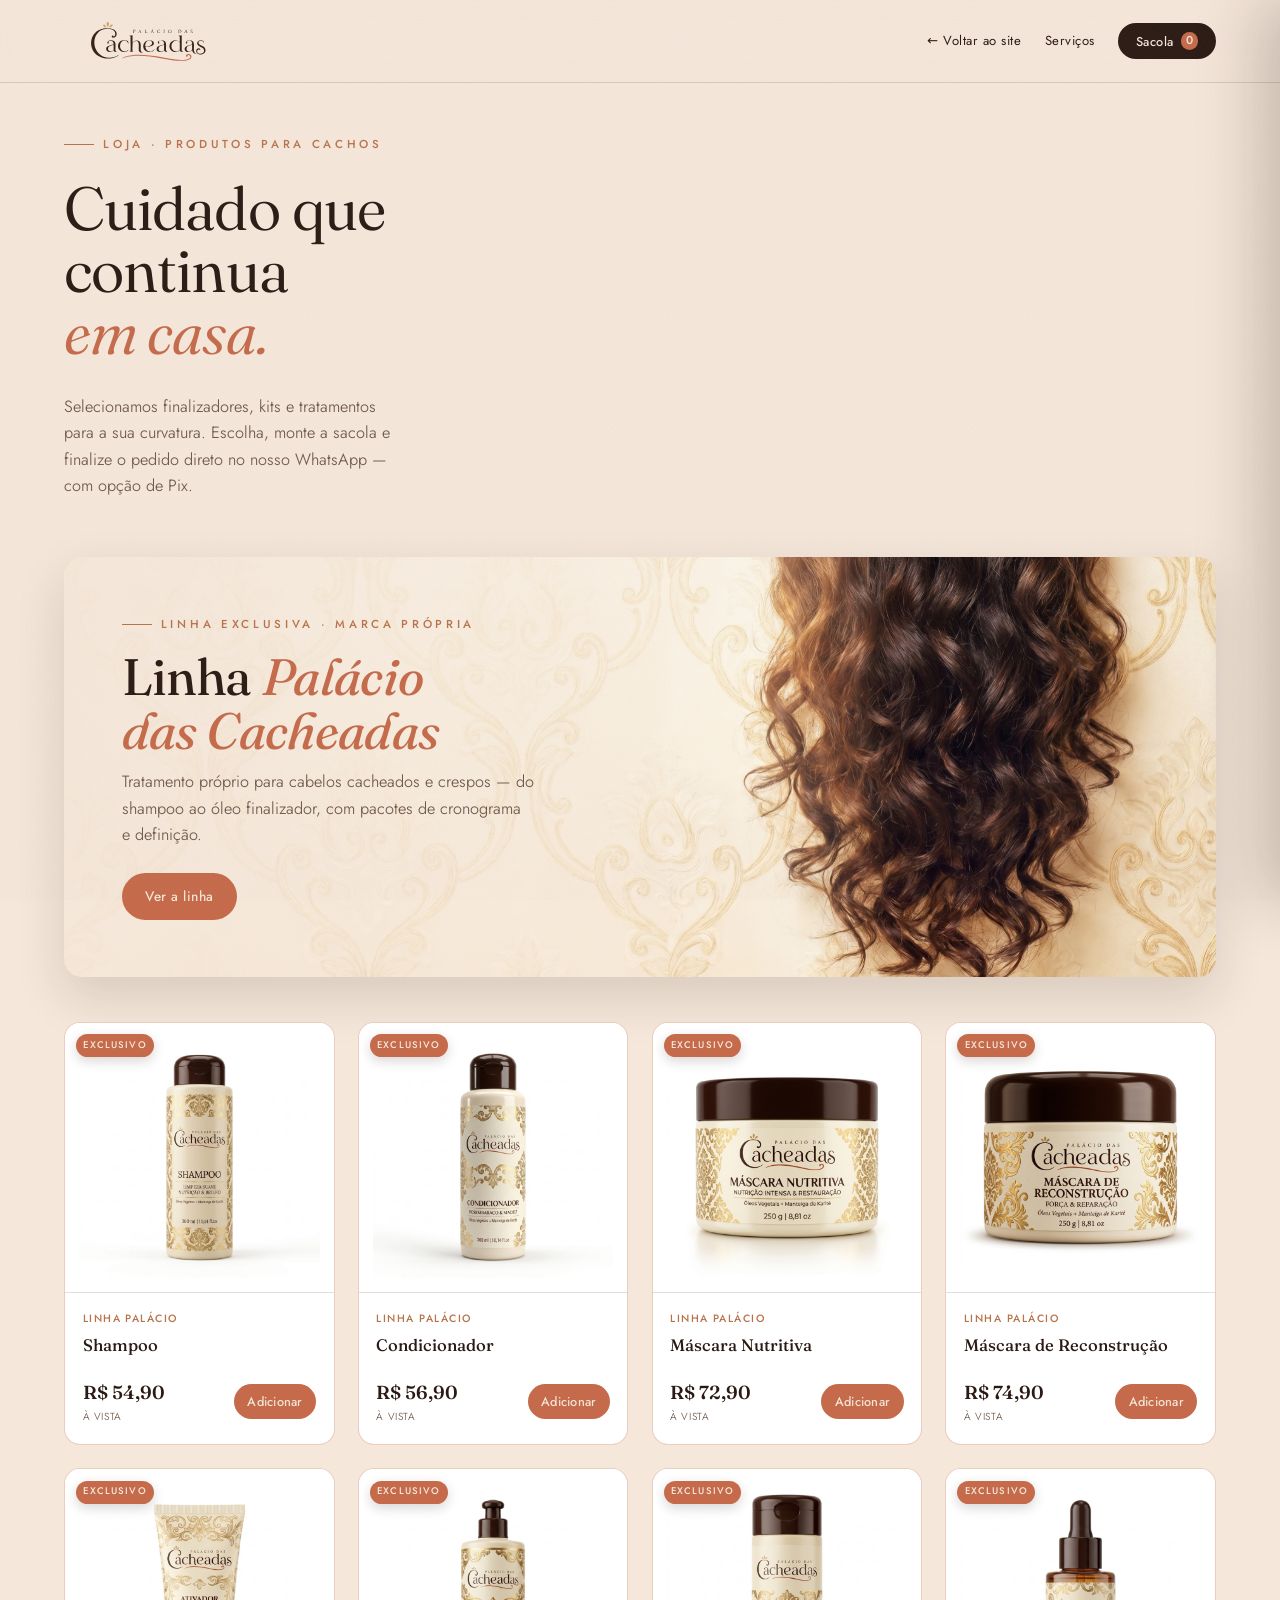
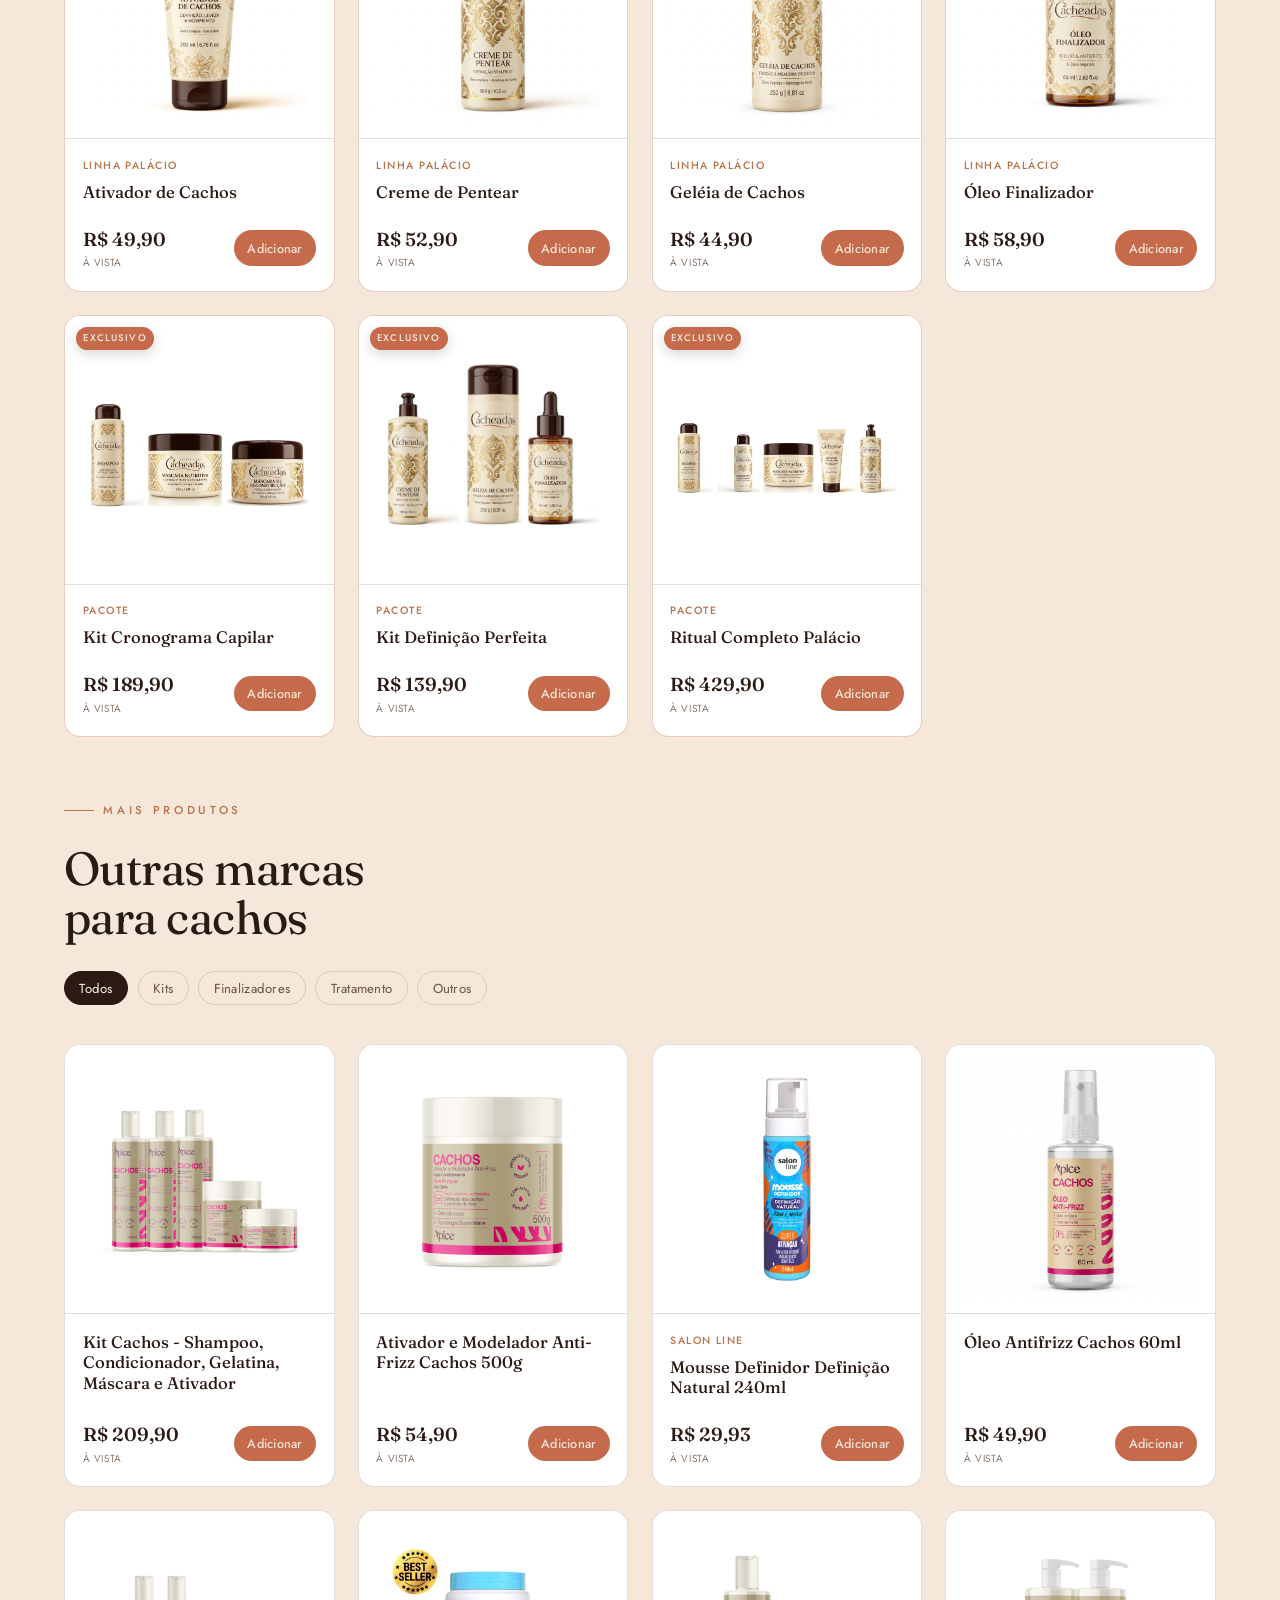
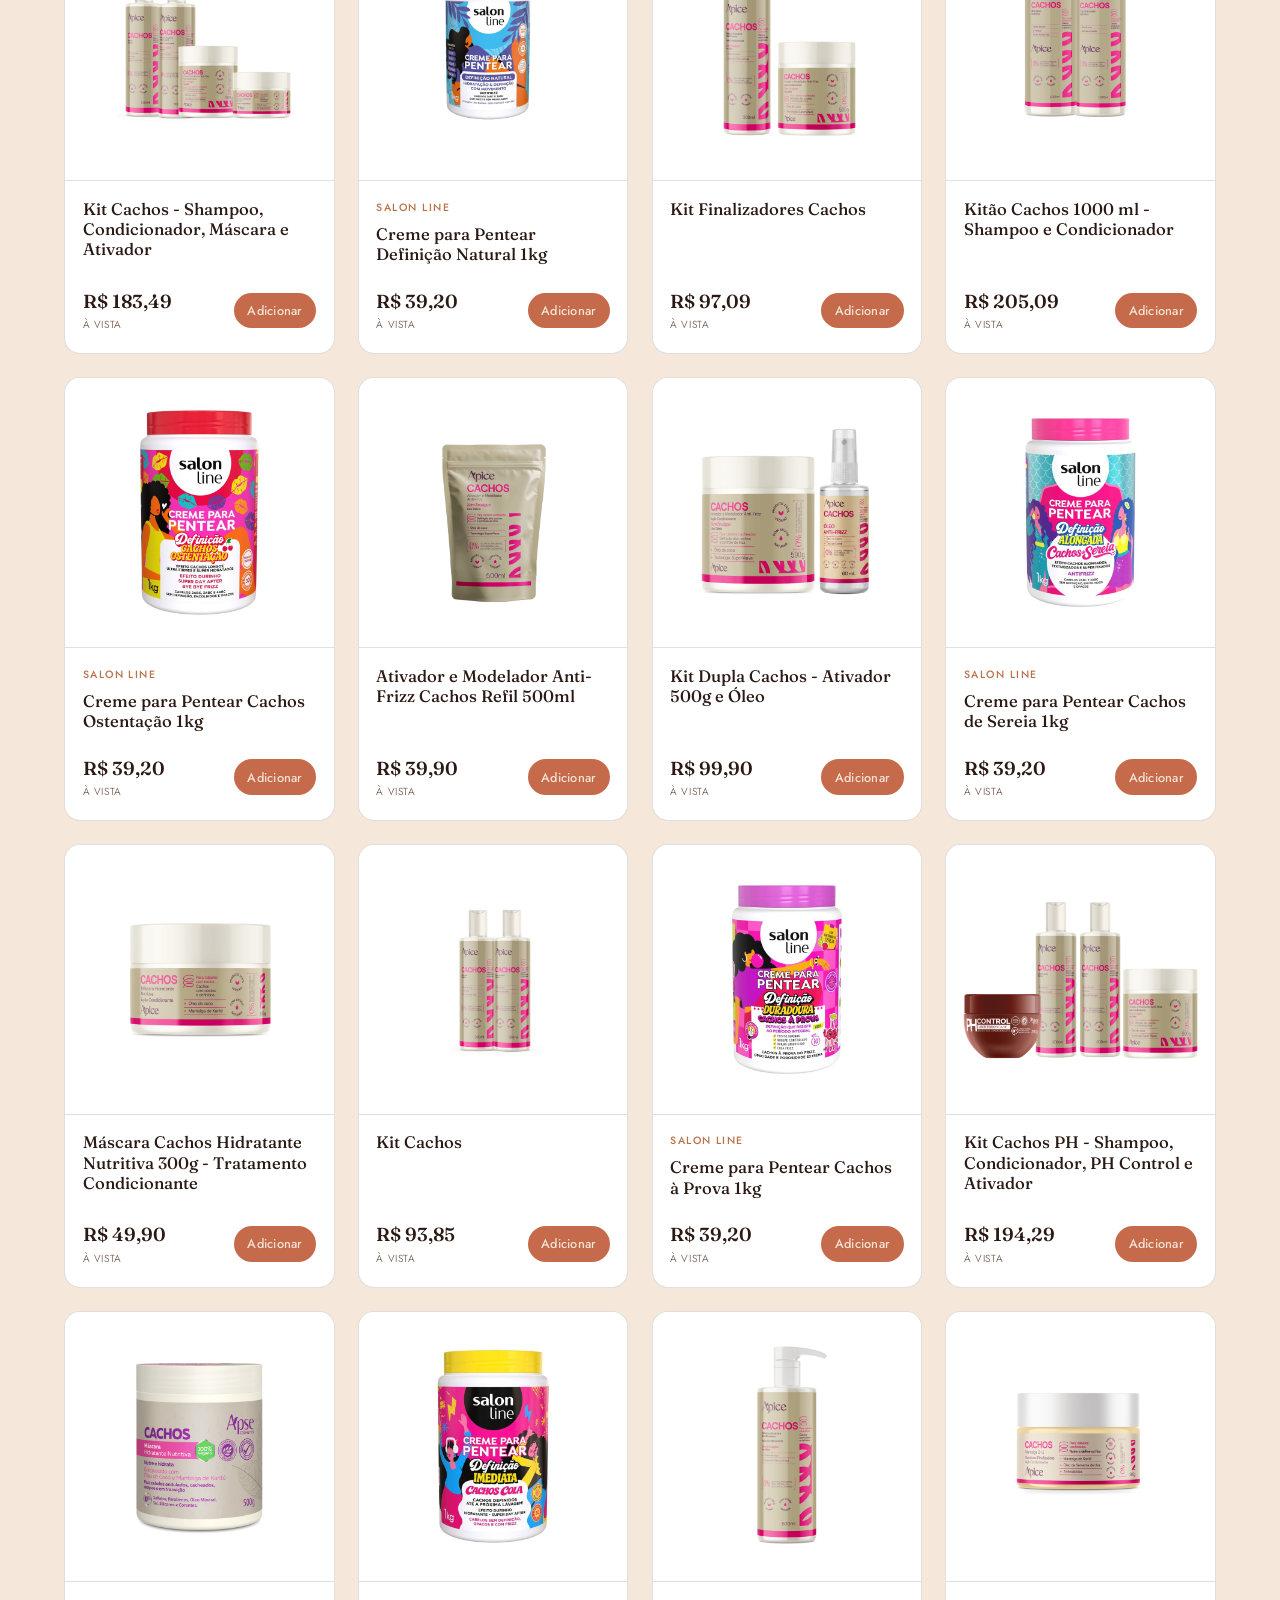
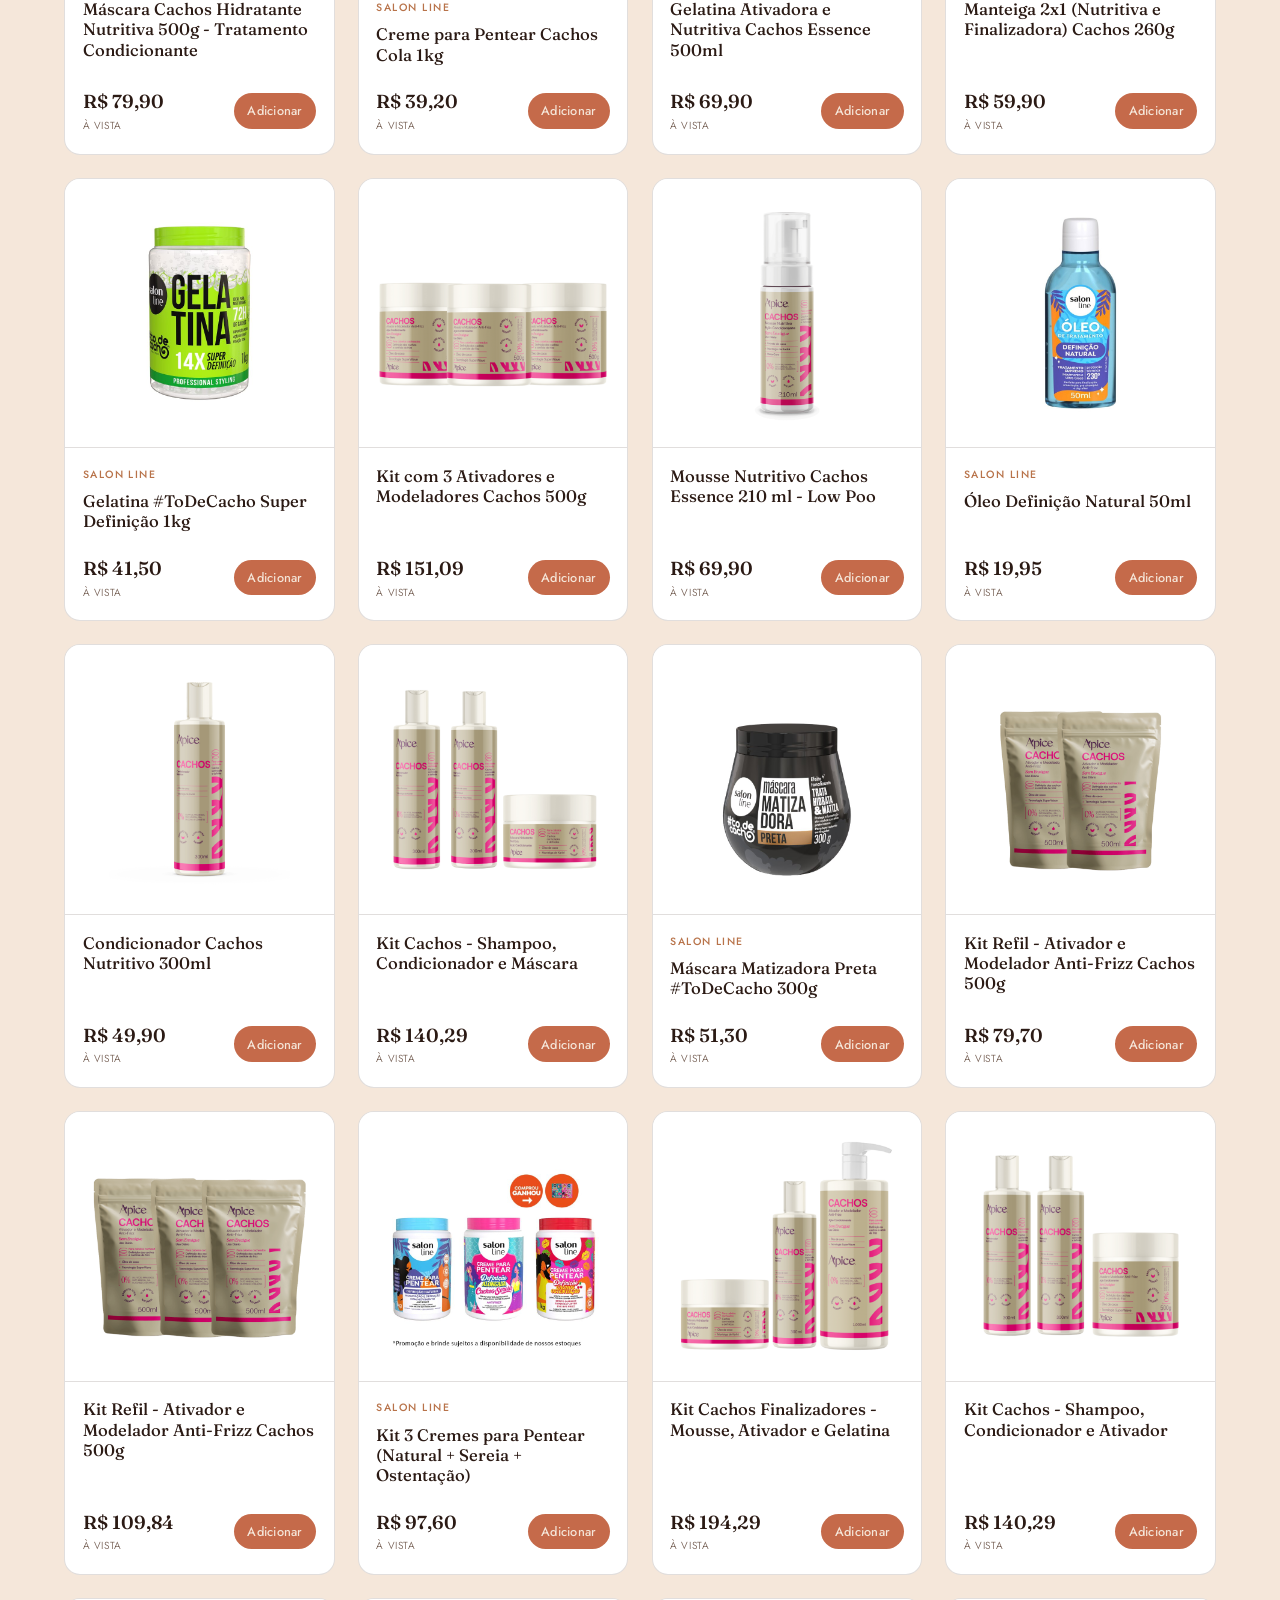
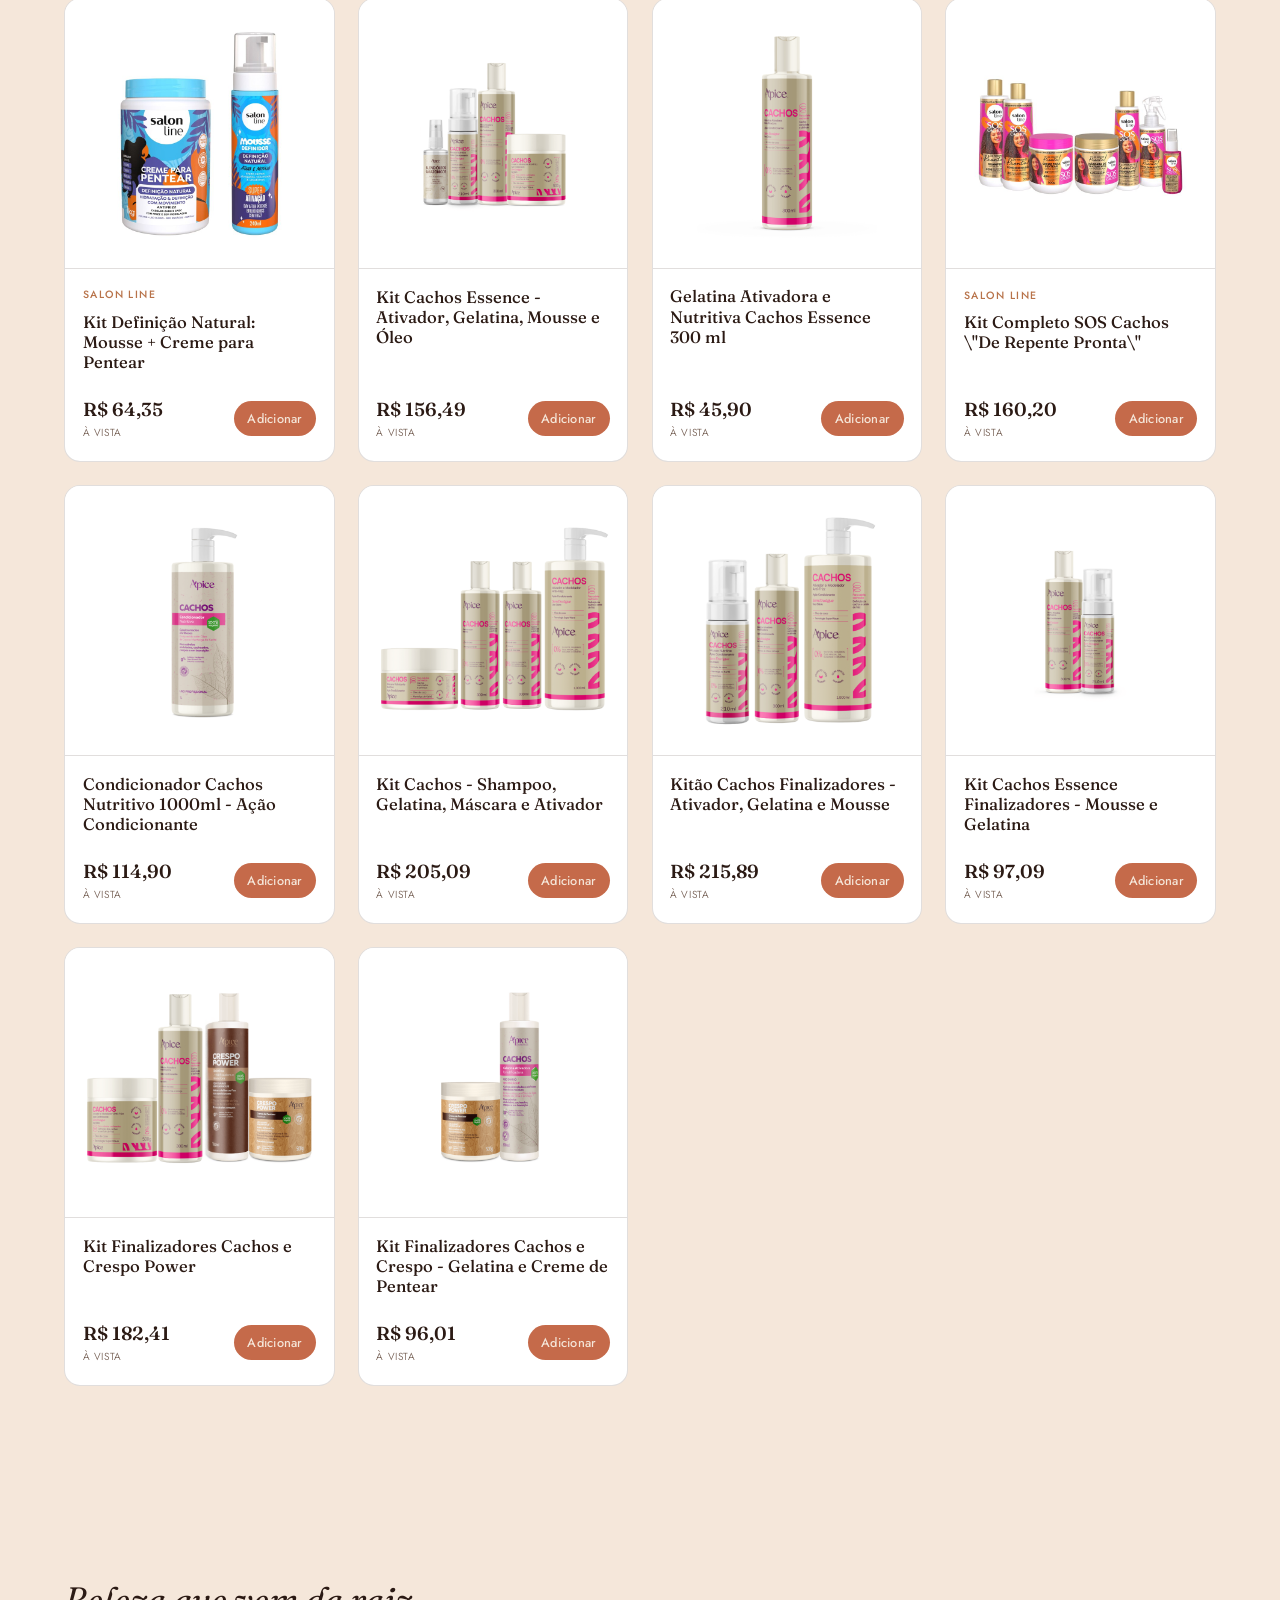
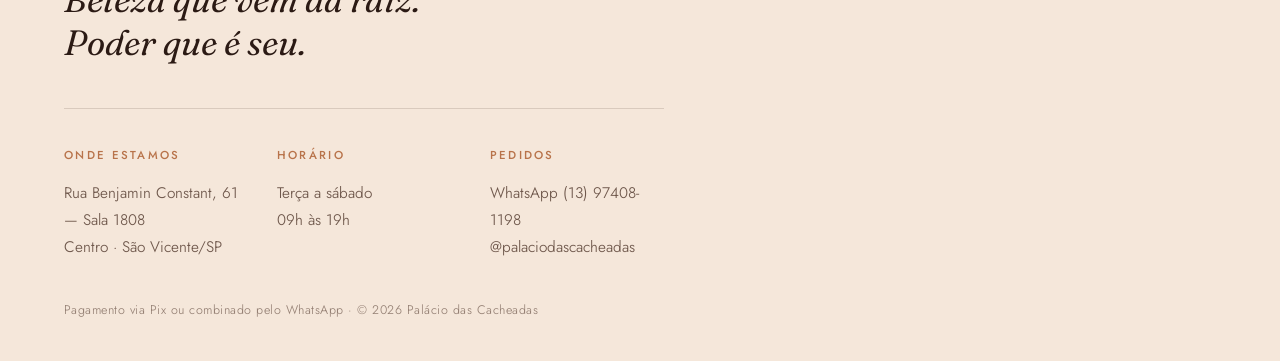
==== loja.html @ 70143398 "BG dinâmico (2º cacho sorteado) + banner da linha + ajustes mobile - Background: tipo de cacho sorte" ====
<!DOCTYPE html>
<html lang="pt-BR">
<head>
<meta charset="UTF-8" />
<meta name="viewport" content="width=device-width, initial-scale=1.0" />
<title>Palácio das Cacheadas — Loja</title>
<meta name="description" content="Produtos para cabelos cacheados, ondulados e crespos selecionados pelo Palácio das Cacheadas. Kits, finalizadores e tratamentos. Peça pelo WhatsApp." />
<meta property="og:title" content="Palácio das Cacheadas — Loja" />
<meta property="og:description" content="Produtos para cachos selecionados a dedo. Peça pelo WhatsApp." />
<link rel="preconnect" href="https://fonts.googleapis.com" />
<link rel="preconnect" href="https://fonts.gstatic.com" crossorigin />
<link href="https://fonts.googleapis.com/css2?family=Fraunces:ital,opsz,wght@0,9..144,300..600;1,9..144,400..600&family=Jost:wght@300..500&display=swap" rel="stylesheet" />
<link rel="stylesheet" href="css/styles.css?v=7" />
<link rel="stylesheet" href="css/loja.css?v=7" />
</head>
<body class="shop-body">

<div class="grain" aria-hidden="true"></div>

<!-- header -->
<header class="hdr shop-hdr scrolled" data-header>
  <a href="index.html" class="logo" aria-label="Palácio das Cacheadas — início"><img src="assets/logo.svg" alt="Palácio das Cacheadas" /></a>
  <nav class="nav" aria-label="Navegação">
    <a href="index.html">← Voltar ao site</a>
    <a href="index.html#headspa">Serviços</a>
    <button class="btn btn--pill cart-btn" data-cart-open aria-label="Abrir sacola">
      Sacola <span class="cart-count" data-cart-count>0</span>
    </button>
  </nav>
</header>

<main class="shop" id="top">

  <!-- hero da loja -->
  <section class="shop-hero">
    <p class="kicker" data-rise>Loja · Produtos para cachos</p>
    <h1 class="shop-hero__title" data-rise>Cuidado que continua <em>em casa.</em></h1>
    <p class="lead" data-rise>Selecionamos finalizadores, kits e tratamentos para a sua curvatura. Escolha, monte a sacola e finalize o pedido direto no nosso WhatsApp — com opção de Pix.</p>
  </section>

  <!-- LINHA EXCLUSIVA (marca própria) -->
  <section class="linha" id="linha">
    <div class="linha-banner" data-rise>
      <img class="linha-banner__bg" src="assets/loja/linha-banner.jpg" alt="" loading="lazy" />
      <div class="linha-banner__text">
        <p class="kicker">Linha exclusiva · marca própria</p>
        <h2 class="display">Linha <em>Palácio das Cacheadas</em></h2>
        <p class="lead">Tratamento próprio para cabelos cacheados e crespos — do shampoo ao óleo finalizador, com pacotes de cronograma e definição.</p>
        <a href="#linha-grid" class="btn btn--solid">Ver a linha</a>
      </div>
    </div>
    <ul class="shop-grid" data-grid-linha id="linha-grid"></ul>
  </section>

  <!-- MAIS PRODUTOS (outras marcas) -->
  <section class="mais" id="catalogo">
    <div class="section-head" data-rise>
      <p class="kicker">Mais produtos</p>
      <h2 class="display">Outras marcas para cachos</h2>
    </div>
    <div class="shop-filters" data-filters aria-label="Filtrar por categoria"></div>
    <ul class="shop-grid" data-grid></ul>
    <p class="shop-empty" data-empty hidden>Nenhum produto nesta categoria.</p>
  </section>

</main>

<footer class="footer shop-footer" id="contato">
  <div class="col">
    <p class="footer__tag" data-rise>Beleza que vem da raiz.<br />Poder que é seu.</p>
    <div class="footer__grid" data-rise>
      <div><h4>Onde estamos</h4><p>Rua Benjamin Constant, 61 — Sala 1808<br />Centro · São Vicente/SP</p></div>
      <div><h4>Horário</h4><p>Terça a sábado<br />09h às 19h</p></div>
      <div><h4>Pedidos</h4><p><a href="https://wa.me/5513974081198" target="_blank" rel="noopener">WhatsApp (13) 97408-1198</a><br /><a href="https://www.instagram.com/palaciodascacheadas/" target="_blank" rel="noopener">@palaciodascacheadas</a></p></div>
    </div>
    <p class="footer__fine">Pagamento via Pix ou combinado pelo WhatsApp · © 2026 Palácio das Cacheadas</p>
  </div>
</footer>

<!-- sacola (drawer) -->
<div class="cart-backdrop" data-cart-backdrop hidden></div>
<aside class="cart" data-cart aria-label="Sacola de compras" aria-hidden="true">
  <div class="cart__head">
    <h2>Sua sacola</h2>
    <button class="cart__close" data-cart-close aria-label="Fechar sacola">✕</button>
  </div>
  <ul class="cart__items" data-cart-items></ul>
  <p class="cart__empty" data-cart-empty>Sua sacola está vazia.<br /><span>Adicione produtos para continuar.</span></p>
  <div class="cart__foot" data-cart-foot hidden>
    <div class="cart__total"><span>Total</span><strong data-cart-total>R$ 0,00</strong></div>
    <a class="btn btn--solid cart__checkout" data-cart-checkout target="_blank" rel="noopener">Finalizar no WhatsApp</a>
    <p class="cart__note">Você confirma o pedido e o pagamento (Pix) com a gente no WhatsApp.</p>
  </div>
</aside>

<script src="js/loja-data.js?v=1"></script>
<script src="js/loja-linha.js?v=2"></script>
<script src="js/loja.js?v=2"></script>
</body>
</html>
---- css/styles.css ----
/* ========================================================================
   PALÁCIO DAS CACHEADAS — cacho-mola de fundo (scrub no scroll)
   Fundo fixo à direita · conteúdo rico à esquerda · creme #F5E7DA
   ===================================================================== */

:root{
  --espresso:#2B1A14; --terracota:#C56A4A; --ouro:#C8A56A; --cobre:#B8734A;
  --creme:#F5E7DA; --creme-2:#EFE0D1;
  --ink:#2B1A14; --ink-soft:#6E574B; --line:rgba(43,26,20,.14);
  --ff-display:"Fraunces",Georgia,serif; --ff-body:"Jost",system-ui,sans-serif;
  --maxw:1340px; --pad:clamp(20px,5vw,80px); --e1:cubic-bezier(.22,1,.36,1);
}

*{box-sizing:border-box;margin:0;padding:0}
html{-webkit-font-smoothing:antialiased;text-rendering:optimizeLegibility;scroll-behavior:smooth}
body{font-family:var(--ff-body);background:var(--creme);color:var(--ink);font-weight:400;line-height:1.62;overflow-x:hidden}
img,picture,canvas{display:block;max-width:100%}
a{color:inherit;text-decoration:none}
em{font-style:italic}
::selection{background:var(--terracota);color:var(--creme)}

/* grão */
.grain{position:fixed;inset:0;z-index:60;pointer-events:none;opacity:.05;
  background-image:url("data:image/svg+xml,%3Csvg xmlns='http://www.w3.org/2000/svg' width='180' height='180'%3E%3Cfilter id='n'%3E%3CfeTurbulence type='fractalNoise' baseFrequency='.8' numOctaves='2' stitchTiles='stitch'/%3E%3C/filter%3E%3Crect width='100%25' height='100%25' filter='url(%23n)'/%3E%3C/svg%3E")}

/* ---------- cacho-mola: fundo fixo ---------- */
.curl-stage{position:fixed;inset:0;z-index:0;pointer-events:none}
.curl-canvas,.curl-fallback{position:absolute;inset:0;width:100%;height:100%;object-fit:cover;object-position:center}

/* ---------- abertura: logo grande encolhe pro header no scroll ---------- */
.brandmark{position:fixed;top:50%;left:50%;width:min(620px,72vw);z-index:45;transform:translate(-50%,-50%);transform-origin:center center;will-change:transform;pointer-events:none}
.brandmark img{width:100%;height:auto;display:block;filter:drop-shadow(0 14px 36px rgba(43,26,20,.20));transition:filter .3s}
.brandmark.docked img{filter:none}
.intro{height:100vh;display:flex;align-items:flex-end;justify-content:center;padding-bottom:7vh;pointer-events:none}
.intro__hint{display:flex;flex-direction:column;align-items:center;gap:.7em;font-size:.72rem;font-weight:460;letter-spacing:.3em;text-transform:uppercase;color:var(--cobre)}
.intro__hint::after{content:"";width:1px;height:30px;background:linear-gradient(var(--cobre),transparent);animation:hintpulse 1.8s var(--e1) infinite}
@keyframes hintpulse{0%,100%{opacity:.3;transform:scaleY(.7)}50%{opacity:1;transform:scaleY(1)}}
/* com a abertura ativa: o logo do header é a brandmark; nav só aparece ao rolar */
body.has-intro .hdr .logo{visibility:hidden}
body.has-intro .hdr .nav{opacity:var(--navop,0)}

/* ---------- header ---------- */
.hdr{position:fixed;top:0;left:0;width:100%;z-index:40;display:flex;align-items:center;justify-content:space-between;
  padding:clamp(16px,2.2vw,26px) var(--pad);transition:background .5s var(--e1),box-shadow .5s,padding .5s}
.hdr.scrolled{background:rgba(245,231,218,.8);backdrop-filter:blur(12px);box-shadow:0 1px 0 var(--line);padding-top:13px;padding-bottom:13px}
.logo img{height:clamp(40px,4.4vw,56px);width:auto}
.nav{display:flex;align-items:center;gap:clamp(14px,1.8vw,30px)}
.nav a:not(.btn){font-size:.82rem;font-weight:400;letter-spacing:.04em;position:relative;padding:4px 0}
.nav a:not(.btn)::after{content:"";position:absolute;left:0;bottom:0;width:100%;height:1px;background:var(--terracota);transform:scaleX(0);transform-origin:right;transition:transform .4s var(--e1)}
.nav a:not(.btn):hover::after{transform:scaleX(1);transform-origin:left}

/* ---------- botões ---------- */
.btn{display:inline-flex;align-items:center;justify-content:center;font-family:var(--ff-body);font-weight:460;font-size:.86rem;letter-spacing:.04em;padding:.9em 1.7em;border-radius:100px;transition:transform .3s var(--e1),background .3s,color .3s,border-color .3s;white-space:nowrap}
.btn--solid{background:var(--terracota);color:var(--creme)}
.btn--solid:hover{background:var(--espresso);transform:translateY(-2px)}
.btn--ghost{border:1.5px solid var(--line);color:var(--ink)}
.btn--ghost:hover{border-color:var(--espresso);background:var(--espresso);color:var(--creme)}
.btn--pill{background:var(--espresso);color:var(--creme);padding:.7em 1.4em;font-size:.8rem}
.btn--pill:hover{background:var(--terracota)}
/* Loja: pílula creme fosca — legível sobre o cacho e sobre o creme (secundária ao Agendar) */
.btn--line{background:rgba(245,231,218,.62);backdrop-filter:blur(9px);-webkit-backdrop-filter:blur(9px);color:var(--espresso);border:1.5px solid rgba(43,26,20,.22)}
.btn--line:hover{background:var(--espresso);color:var(--creme);border-color:var(--espresso);transform:translateY(-2px)}

/* ---------- layout: coluna de conteúdo à esquerda ---------- */
.shell{position:relative;z-index:1}
.col{width:min(600px,54vw);margin-left:max(var(--pad),calc((100% - var(--maxw))/2 + var(--pad)))}

.hero{min-height:90svh;display:flex;align-items:center;padding:max(13vh,104px) 0 5vh}
.block{padding:clamp(46px,7vh,92px) 0}
.block--feature{background:linear-gradient(90deg,rgba(43,26,20,.04),transparent 70%)}
.block--quote{padding-block:clamp(40px,6vh,76px)}
.footer{padding:clamp(56px,9vh,112px) 0 40px}

/* ---------- tipografia ----------
   Contraste de peso: corpo leve e editorial (340) ↔ títulos serifa
   com sizing óptico ↔ acentos fortes (560–600). Quebras equilibradas. */
.eyebrow,.kicker{font-size:.72rem;font-weight:500;letter-spacing:.32em;text-transform:uppercase;color:var(--cobre);display:flex;align-items:center;gap:.8em;margin-bottom:1.5rem}
.eyebrow::before,.kicker::before{content:"";width:30px;height:1px;background:var(--cobre)}

.hero__title{font-family:var(--ff-display);font-weight:360;font-optical-sizing:auto;font-size:clamp(2.7rem,6.4vw,5.4rem);line-height:.98;letter-spacing:-.015em;color:var(--espresso)}
.hero__title em{font-style:italic;font-weight:380;color:var(--terracota)}
.lead{margin:1.9rem 0 2.5rem;max-width:44ch;font-size:clamp(1.02rem,1.2vw,1.14rem);font-weight:340;line-height:1.62;color:var(--ink-soft);text-wrap:pretty}
.actions{display:flex;flex-wrap:wrap;gap:14px;margin-bottom:2.3rem}
.proof{font-size:.94rem;font-weight:340;color:var(--ink-soft);text-wrap:pretty}
.proof strong{font-family:var(--ff-display);font-weight:600;color:var(--espresso)}

.display{font-family:var(--ff-display);font-weight:420;font-optical-sizing:auto;font-size:clamp(2rem,4.6vw,3.7rem);line-height:1.06;letter-spacing:-.012em;color:var(--espresso);max-width:17ch;text-wrap:balance}
.display em{font-style:italic;font-weight:440;color:var(--terracota)}
.body{margin-top:1.7rem;max-width:48ch;font-size:1.06rem;font-weight:340;line-height:1.72;color:var(--ink-soft);text-wrap:pretty}

/* comunidade — foto das sócias em destaque */
.community__photo{margin-top:clamp(2.4rem,4vw,3.4rem);margin-left:max(var(--pad),calc((100% - var(--maxw))/2 + var(--pad)));width:min(960px,90vw)}
.community__photo{position:relative}
.community__photo img{width:100%;height:auto;display:block;filter:drop-shadow(0 26px 50px rgba(43,26,20,.16))}
/* foto no canto esquerdo, sem invadir o cacho (Victor: "mais no canto onde estavam originalmente") */
.community .community__photo{width:min(680px,52vw);margin-left:auto;margin-right:auto}
.community__cap{margin-top:1.3rem;max-width:46ch;font-size:.98rem;font-weight:340;line-height:1.6;color:var(--ink-soft);text-wrap:pretty}
.community__cap strong{font-family:var(--ff-display);font-style:italic;font-weight:500;color:var(--espresso)}
.community__names{display:block;margin-top:.5rem;font-size:.74rem;font-weight:460;letter-spacing:.16em;text-transform:uppercase;color:var(--cobre)}

/* serviços */
.services{list-style:none;margin-top:2.8rem;border-top:1px solid var(--line)}
.services li{display:grid;grid-template-columns:auto 1fr auto;align-items:baseline;gap:1.2rem;padding:1.5rem 0;border-bottom:1px solid var(--line);transition:padding-left .4s var(--e1)}
.services li:hover{padding-left:.6rem}
.s-idx{font-family:var(--ff-display);font-weight:420;font-size:.9rem;color:var(--cobre)}
.services h3{font-family:var(--ff-display);font-weight:460;font-size:1.42rem;line-height:1.12}
.services p{color:var(--ink-soft);font-weight:340;font-size:.95rem;line-height:1.55;margin-top:.3rem;text-wrap:pretty}
.s-time{font-size:.74rem;font-weight:420;letter-spacing:.12em;text-transform:uppercase;color:var(--cobre);white-space:nowrap}

/* head spa — editorial (copy + foto do ritual) */
.block--feature .btn{margin-top:2.3rem}
.feature-grid{max-width:var(--maxw);margin-inline:auto;padding-inline:var(--pad);display:grid;grid-template-columns:1.05fr .9fr;gap:clamp(2rem,5vw,5rem);align-items:center}
.feature-copy{max-width:48ch}
.headspa__photo{position:relative;border-radius:18px;overflow:hidden;box-shadow:0 30px 64px rgba(43,26,20,.26);isolation:isolate}
.headspa__canvas{display:block;width:100%;height:auto;aspect-ratio:720/894;position:relative;z-index:1}
.headspa__fallback{position:absolute;inset:0;width:100%;height:100%;object-fit:cover;z-index:0}
.headspa__cap{position:absolute;left:0;right:0;bottom:0;padding:2.6rem 1.4rem 1.2rem;font-size:.72rem;font-weight:460;letter-spacing:.16em;text-transform:uppercase;color:var(--creme);background:linear-gradient(transparent,rgba(43,26,20,.66));text-align:center}

/* agendamento — preview do feature (mockup) */
.booking__steps{list-style:none;counter-reset:b;margin:1.9rem 0 2rem;display:grid;gap:1rem}
.booking__steps li{position:relative;padding-left:2.4rem;font-size:.98rem;font-weight:340;color:var(--ink-soft);line-height:1.5;counter-increment:b}
.booking__steps li::before{content:counter(b);position:absolute;left:0;top:-.05rem;width:1.6rem;height:1.6rem;border-radius:50%;background:var(--terracota);color:var(--creme);font-family:var(--ff-display);font-size:.82rem;display:flex;align-items:center;justify-content:center}
.booking__steps strong{color:var(--espresso);font-weight:500}
.booking__soon{margin-top:1.3rem;font-size:.72rem;font-weight:460;letter-spacing:.12em;text-transform:uppercase;color:var(--cobre);display:flex;align-items:center;gap:.5em}
.booking__soon span{background:var(--terracota);color:var(--creme);padding:.25em .7em;border-radius:100px;letter-spacing:.08em}
.bmock{background:var(--creme);border:1px solid var(--line);border-radius:20px;box-shadow:0 30px 64px rgba(43,26,20,.18);padding:1.7rem;max-width:430px;margin-inline:auto}
.bmock__head{display:flex;justify-content:space-between;align-items:baseline;margin-bottom:1.3rem}
.bmock__title{font-family:var(--ff-display);font-weight:520;font-size:1.06rem;color:var(--espresso)}
.bmock__cal{font-size:.72rem;letter-spacing:.08em;text-transform:uppercase;color:var(--cobre)}
.bmock__days{display:grid;grid-template-columns:repeat(5,1fr);gap:.5rem;margin-bottom:1rem}
.bmock__days span{display:flex;flex-direction:column;align-items:center;gap:.15rem;padding:.5rem .2rem;border-radius:11px;font-size:.66rem;text-transform:uppercase;letter-spacing:.04em;color:var(--ink-soft);background:var(--creme-2)}
.bmock__days b{font-family:var(--ff-display);font-size:1.02rem;font-weight:460;color:var(--espresso)}
.bmock__days .is-sel{background:var(--espresso)}
.bmock__days .is-sel,.bmock__days .is-sel b{color:var(--creme)}
.bmock__slots{display:grid;grid-template-columns:repeat(3,1fr);gap:.5rem;margin-bottom:1.4rem}
.bmock__slots span{text-align:center;padding:.6rem 0;border-radius:11px;font-size:.84rem;font-weight:420;border:1px solid var(--line);color:var(--espresso)}
.bmock__slots .is-sel{background:var(--terracota);color:var(--creme);border-color:var(--terracota)}
.bmock__slots .is-off{opacity:.4;text-decoration:line-through;border-style:dashed}
.bmock__wa{display:flex;gap:.7rem;align-items:flex-start;background:#E8F6EA;border-radius:14px;padding:.95rem 1rem}
.bmock__wadot{flex:none;width:1.8rem;height:1.8rem;border-radius:50%;background:#25D366;color:#fff;font-size:.9rem;font-weight:700;display:flex;align-items:center;justify-content:center}
.bmock__wa p{font-size:.84rem;line-height:1.42;color:#173d24}
.bmock__wa strong{display:block;font-size:.76rem;color:#0b6b2e;margin-bottom:.2rem}

/* pilares */
.pillars{list-style:none;counter-reset:p;margin-top:2.8rem;display:grid;gap:1.7rem}
.pillars li{border-top:2px solid var(--espresso);padding-top:1.15rem;counter-increment:p}
.pillars h3{font-family:var(--ff-display);font-weight:480;font-size:1.36rem;margin-bottom:.45rem}
.pillars h3::before{content:"0" counter(p)" · ";color:var(--cobre);font-size:.8em}
.pillars p{color:var(--ink-soft);font-weight:340;font-size:.96rem;line-height:1.62;max-width:40ch;text-wrap:pretty}

/* depoimentos */
.testimonials{list-style:none;margin-top:clamp(2rem,3.5vw,3rem);margin-left:max(var(--pad),calc((100% - var(--maxw))/2 + var(--pad)));width:min(1060px,92vw);display:grid;grid-template-columns:repeat(3,1fr);gap:clamp(16px,1.6vw,24px)}
.tcard{position:relative;background:var(--creme-2);border:1px solid var(--line);border-radius:16px;padding:2.1rem 1.6rem 1.7rem;transition:transform .4s var(--e1),box-shadow .4s var(--e1)}
.tcard:hover{transform:translateY(-4px);box-shadow:0 18px 40px rgba(43,26,20,.10)}
.tcard::before{content:"\201C";position:absolute;top:.5rem;left:1.1rem;font-family:var(--ff-display);font-weight:500;font-size:3.4rem;line-height:1;color:var(--terracota);opacity:.45}
.tquote{font-family:var(--ff-display);font-style:italic;font-weight:380;font-size:1.12rem;line-height:1.42;color:var(--espresso);text-wrap:pretty;margin-top:1.3rem}
.tauthor{margin-top:1.5rem}
.tauthor strong{display:block;font-family:var(--ff-display);font-weight:520;font-size:1rem;color:var(--espresso)}
.tauthor span{display:block;margin-top:.25rem;font-size:.71rem;font-weight:460;letter-spacing:.1em;text-transform:uppercase;color:var(--cobre)}

/* quote + stats */
.quote{font-family:var(--ff-display);font-style:italic;font-weight:370;font-size:clamp(1.7rem,3.6vw,2.8rem);line-height:1.2;color:var(--espresso);max-width:20ch;text-wrap:balance}
.stats{display:flex;flex-wrap:wrap;gap:clamp(24px,4vw,56px);margin-top:3rem}
.stats strong{display:block;font-family:var(--ff-display);font-weight:560;font-size:clamp(2rem,4vw,3rem);color:var(--terracota);line-height:1}
.stats span{display:block;margin-top:.45rem;font-size:.78rem;font-weight:420;letter-spacing:.1em;text-transform:uppercase;color:var(--ink-soft)}

/* footer */
.footer__tag{font-family:var(--ff-display);font-style:italic;font-weight:380;font-size:clamp(1.5rem,3vw,2.2rem);line-height:1.22;color:var(--espresso);margin-bottom:2.7rem;text-wrap:balance}
.footer__grid{display:grid;grid-template-columns:repeat(3,1fr);gap:clamp(20px,3vw,44px);border-top:1px solid var(--line);padding-top:2.3rem}
.footer__grid h4{font-size:.72rem;font-weight:500;letter-spacing:.2em;text-transform:uppercase;color:var(--cobre);margin-bottom:.95rem}
.footer__grid p{color:var(--ink-soft);font-weight:340;font-size:.96rem;line-height:1.75}
.footer__grid a:hover{color:var(--terracota)}
.footer__fine{margin-top:2.5rem;font-size:.78rem;font-weight:340;letter-spacing:.04em;color:var(--ink-soft);opacity:.7}

/* ---------- reveal ---------- */
[data-rise]{opacity:0;transform:translateY(24px);transition:opacity .9s var(--e1),transform .9s var(--e1)}
[data-rise].in{opacity:1;transform:none}

/* ---------- responsivo ---------- */
@media (max-width:900px){
  .curl-stage{opacity:.42}
  .curl-canvas,.curl-fallback{object-position:72% center}
  .col{width:100%;margin-left:0;padding-inline:var(--pad)}
  .nav a:not(.btn){display:none}
  .community .community__photo{margin-left:0;padding-inline:var(--pad);width:100%}
  .testimonials{grid-template-columns:1fr;margin-left:0;padding-inline:var(--pad);width:100%;gap:16px}
  .feature-grid{grid-template-columns:1fr;gap:2.2rem}
  .feature-copy{max-width:none}
  .footer__grid{grid-template-columns:1fr;gap:26px}
  .lead,.body,.pillars p{max-width:none}
  .display,.quote{max-width:none}
}
@media (max-width:480px){
  .curl-stage{opacity:.4}
  .hero__title{font-size:clamp(2.4rem,11vw,3.2rem)}
  .nav{gap:9px}
  .btn--pill{padding:.6em 1.05em;font-size:.74rem}
}

@media (prefers-reduced-motion:reduce){
  *{animation:none!important;transition:none!important;scroll-behavior:auto!important}
  [data-rise]{opacity:1;transform:none}
  .brandmark{display:none}
  .intro{height:0}
  body.has-intro .hdr .logo{visibility:visible}
  body.has-intro .hdr .nav{opacity:1}
}
---- css/loja.css ----
/* ========================================================================
   PALÁCIO DAS CACHEADAS — LOJA
   Reaproveita as variáveis/tipografia/.btn de styles.css
   ===================================================================== */

.shop-body{background:var(--creme);min-height:100vh}
[hidden]{display:none!important}   /* garante que display:flex não anule o atributo hidden */

/* header sempre com fundo (sem cacho atrás aqui) */
.shop-hdr{background:rgba(245,231,218,.86);backdrop-filter:blur(12px);box-shadow:0 1px 0 var(--line)}
.shop-hdr .nav a:not(.btn){font-size:.82rem;color:var(--ink)}
.cart-btn{display:inline-flex;align-items:center;gap:.55em;border:0;cursor:pointer}
.cart-count{display:inline-flex;align-items:center;justify-content:center;min-width:1.5em;height:1.5em;padding:0 .35em;border-radius:100px;background:var(--terracota);color:var(--creme);font-size:.72rem;font-weight:500;line-height:1}

/* layout */
.shop{max-width:var(--maxw);margin-inline:auto;padding:clamp(110px,15vh,160px) var(--pad) 80px}

/* hero da loja */
.shop-hero{max-width:34ch;margin-bottom:clamp(2.4rem,5vw,3.6rem)}
.shop-hero__title{font-family:var(--ff-display);font-weight:360;font-optical-sizing:auto;font-size:clamp(2.2rem,5vw,3.8rem);line-height:1.02;letter-spacing:-.015em;color:var(--espresso);margin-top:.2rem;text-wrap:balance}
.shop-hero__title em{font-style:italic;color:var(--terracota)}
.shop-hero .lead{max-width:52ch}

/* filtros */
.shop-filters{display:flex;flex-wrap:wrap;gap:.6rem;margin-bottom:2.4rem}
.chip{font-family:var(--ff-body);font-size:.82rem;font-weight:420;letter-spacing:.02em;padding:.5em 1.1em;border-radius:100px;border:1px solid var(--line);background:transparent;color:var(--ink-soft);cursor:pointer;transition:all .3s var(--e1)}
.chip:hover{border-color:var(--espresso);color:var(--espresso)}
.chip.is-active{background:var(--espresso);border-color:var(--espresso);color:var(--creme)}

/* grade */
.shop-grid{list-style:none;display:grid;grid-template-columns:repeat(auto-fill,minmax(238px,1fr));gap:clamp(1rem,1.8vw,1.7rem)}
.card{display:flex;flex-direction:column;background:#fff;border:1px solid var(--line);border-radius:16px;overflow:hidden;transition:transform .4s var(--e1),box-shadow .4s var(--e1)}
.card:hover{transform:translateY(-5px);box-shadow:0 22px 46px rgba(43,26,20,.12)}
.card__media{aspect-ratio:1/1;background:#fff;display:flex;align-items:center;justify-content:center;padding:14px;border-bottom:1px solid var(--line)}
.card__media img{width:100%;height:100%;object-fit:contain;display:block;mix-blend-mode:multiply}
.card__body{display:flex;flex-direction:column;gap:.5rem;padding:1.1rem 1.1rem 1.2rem;flex:1}
.card__brand{font-size:.66rem;font-weight:500;letter-spacing:.14em;text-transform:uppercase;color:var(--cobre)}
.card__title{font-family:var(--ff-display);font-weight:480;font-size:1.04rem;line-height:1.22;color:var(--espresso)}
.card__spacer{flex:1}
.card__row{display:flex;align-items:center;justify-content:space-between;gap:.6rem;margin-top:.4rem}
.card__price{font-family:var(--ff-display);font-weight:560;font-size:1.18rem;color:var(--espresso);white-space:nowrap}
.card__price small{display:block;font-family:var(--ff-body);font-weight:340;font-size:.64rem;letter-spacing:.06em;text-transform:uppercase;color:var(--ink-soft)}
.card__add{font-family:var(--ff-body);font-size:.8rem;font-weight:460;letter-spacing:.02em;padding:.65em 1.05em;border-radius:100px;border:0;background:var(--terracota);color:var(--creme);cursor:pointer;transition:background .3s,transform .3s var(--e1);white-space:nowrap}
.card__add:hover{background:var(--espresso);transform:translateY(-2px)}
.card__add.added{background:var(--cobre)}

.shop-empty{margin-top:2rem;color:var(--ink-soft);font-style:italic}

/* footer */
.shop-footer{margin-top:2rem}

/* ---------- sacola (drawer) ---------- */
.cart-backdrop{position:fixed;inset:0;z-index:70;background:rgba(43,26,20,.4);opacity:0;transition:opacity .4s var(--e1)}
.cart-backdrop.show{opacity:1}
.cart{position:fixed;top:0;right:0;z-index:71;width:min(430px,92vw);height:100dvh;background:var(--creme);box-shadow:-20px 0 60px rgba(43,26,20,.22);display:flex;flex-direction:column;transform:translateX(100%);transition:transform .45s var(--e1)}
.cart.open{transform:none}
.cart__head{display:flex;align-items:center;justify-content:space-between;padding:1.5rem var(--pad-c,1.5rem) 1.1rem;border-bottom:1px solid var(--line)}
.cart__head h2{font-family:var(--ff-display);font-weight:420;font-size:1.5rem;color:var(--espresso)}
.cart__close{border:0;background:transparent;font-size:1.1rem;color:var(--ink-soft);cursor:pointer;padding:.3em;line-height:1}
.cart__close:hover{color:var(--espresso)}
.cart__items{list-style:none;flex:1;overflow-y:auto;padding:.6rem 1.5rem;margin:0}
.citem{display:grid;grid-template-columns:64px 1fr auto;gap:.9rem;align-items:center;padding:1rem 0;border-bottom:1px solid var(--line)}
.citem__media{width:64px;height:64px;border-radius:10px;background:#fff;border:1px solid var(--line);display:flex;align-items:center;justify-content:center;padding:6px}
.citem__media img{width:100%;height:100%;object-fit:contain;mix-blend-mode:multiply}
.citem__t{font-family:var(--ff-display);font-weight:460;font-size:.92rem;line-height:1.2;color:var(--espresso)}
.citem__p{font-size:.8rem;color:var(--ink-soft);margin-top:.2rem}
.citem__qty{display:flex;align-items:center;gap:.5rem;margin-top:.5rem}
.citem__qty button{width:1.5em;height:1.5em;border-radius:50%;border:1px solid var(--line);background:transparent;color:var(--espresso);cursor:pointer;font-size:.9rem;line-height:1;display:flex;align-items:center;justify-content:center}
.citem__qty button:hover{background:var(--espresso);color:var(--creme);border-color:var(--espresso)}
.citem__qty span{min-width:1.4em;text-align:center;font-size:.86rem}
.citem__rm{align-self:start;border:0;background:transparent;color:var(--ink-soft);cursor:pointer;font-size:.72rem;text-decoration:underline}
.citem__rm:hover{color:var(--terracota)}
.cart__empty{flex:1;display:flex;flex-direction:column;justify-content:center;text-align:center;color:var(--ink-soft);font-style:italic;padding:2rem}
.cart__empty span{font-size:.85rem;opacity:.8;font-style:normal}
.cart__foot{padding:1.2rem 1.5rem 1.6rem;border-top:1px solid var(--line)}
.cart__total{display:flex;align-items:baseline;justify-content:space-between;margin-bottom:1rem}
.cart__total span{font-size:.8rem;letter-spacing:.1em;text-transform:uppercase;color:var(--ink-soft)}
.cart__total strong{font-family:var(--ff-display);font-weight:560;font-size:1.6rem;color:var(--espresso)}
.cart__checkout{width:100%}
.cart__note{margin-top:.8rem;font-size:.74rem;line-height:1.5;color:var(--ink-soft);text-align:center}

/* ---------- seções (linha exclusiva + mais produtos) ---------- */
.section-head{margin-bottom:1.8rem;max-width:42ch}
.section-head .display{font-size:clamp(1.7rem,3.8vw,2.9rem);margin-top:.2rem}
.section-head .lead{max-width:56ch;margin-top:.85rem}
.linha{position:relative;margin-bottom:clamp(2.6rem,5vw,4rem)}
.linha-banner{position:relative;border-radius:18px;overflow:hidden;margin-bottom:clamp(1.8rem,3.5vw,2.8rem);min-height:clamp(300px,30vw,440px);display:flex;align-items:center;box-shadow:0 20px 50px rgba(43,26,20,.14)}
.linha-banner__bg{position:absolute;inset:0;width:100%;height:100%;object-fit:cover;object-position:center right;z-index:0}
.linha-banner::before{content:"";position:absolute;inset:0;z-index:1;background:linear-gradient(90deg,rgba(245,231,218,.95),rgba(245,231,218,.55) 45%,rgba(245,231,218,0) 72%)}
.linha-banner__text{position:relative;z-index:2;padding:clamp(1.6rem,4.5vw,3.6rem);max-width:min(580px,92%)}
.linha-banner__text .kicker{margin-bottom:1rem}
.linha-banner__text .display{font-size:clamp(1.7rem,4vw,3.2rem);color:var(--espresso);max-width:13ch}
.linha-banner__text .display em{font-style:italic;color:var(--terracota)}
.linha-banner__text .lead{max-width:42ch;margin:.7rem 0 1.5rem;color:var(--ink-soft)}
@media (max-width:560px){
  .linha-banner{display:block;min-height:0;overflow:visible;box-shadow:none}
  .linha-banner__bg{position:static;height:200px;border-radius:16px;box-shadow:0 14px 34px rgba(43,26,20,.16)}
  .linha-banner::before{display:none}
  .linha-banner__text{padding:1.3rem 0 0;max-width:100%}
}
.mais{margin-top:1rem}

/* badge "Exclusivo" */
.card,.card__media{position:relative}
.card__badge{position:absolute;top:.7rem;left:.7rem;z-index:2;background:var(--terracota);color:var(--creme);font-size:.6rem;font-weight:500;letter-spacing:.12em;text-transform:uppercase;padding:.4em .75em;border-radius:100px;box-shadow:0 4px 12px rgba(43,26,20,.18)}
.card--excl{border-color:rgba(197,106,74,.34)}

@media (max-width:560px){
  .shop-grid{grid-template-columns:repeat(auto-fill,minmax(150px,1fr));gap:.8rem}
  .card__body{padding:.85rem .85rem 1rem}
  /* preço em cima, botão full-width embaixo — evita o corte do "Adicionar" */
  .card__row{flex-direction:column;align-items:stretch;gap:.7rem}
  .card__price{font-size:1.06rem}
  .card__add{width:100%;text-align:center;padding:.7em 1em;font-size:.78rem}
  .linha{padding:1.1rem;border-radius:18px}
}
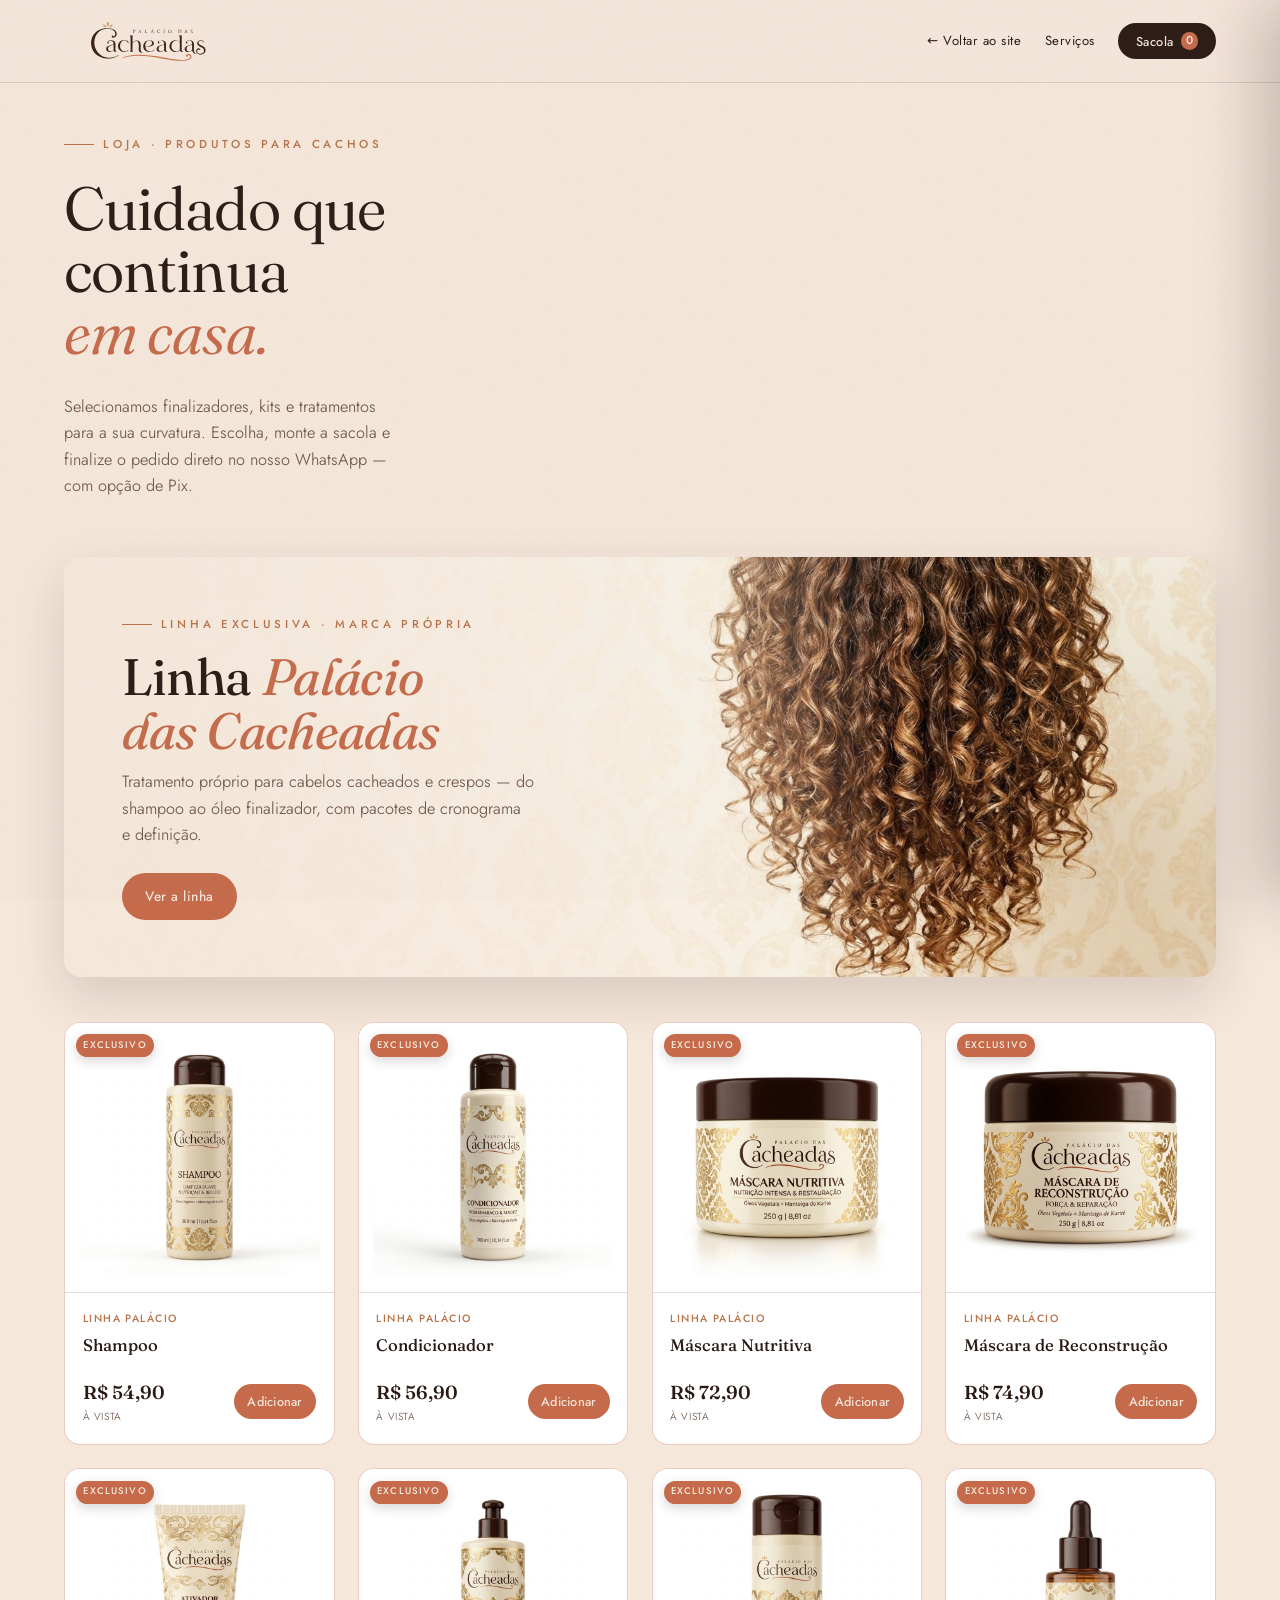
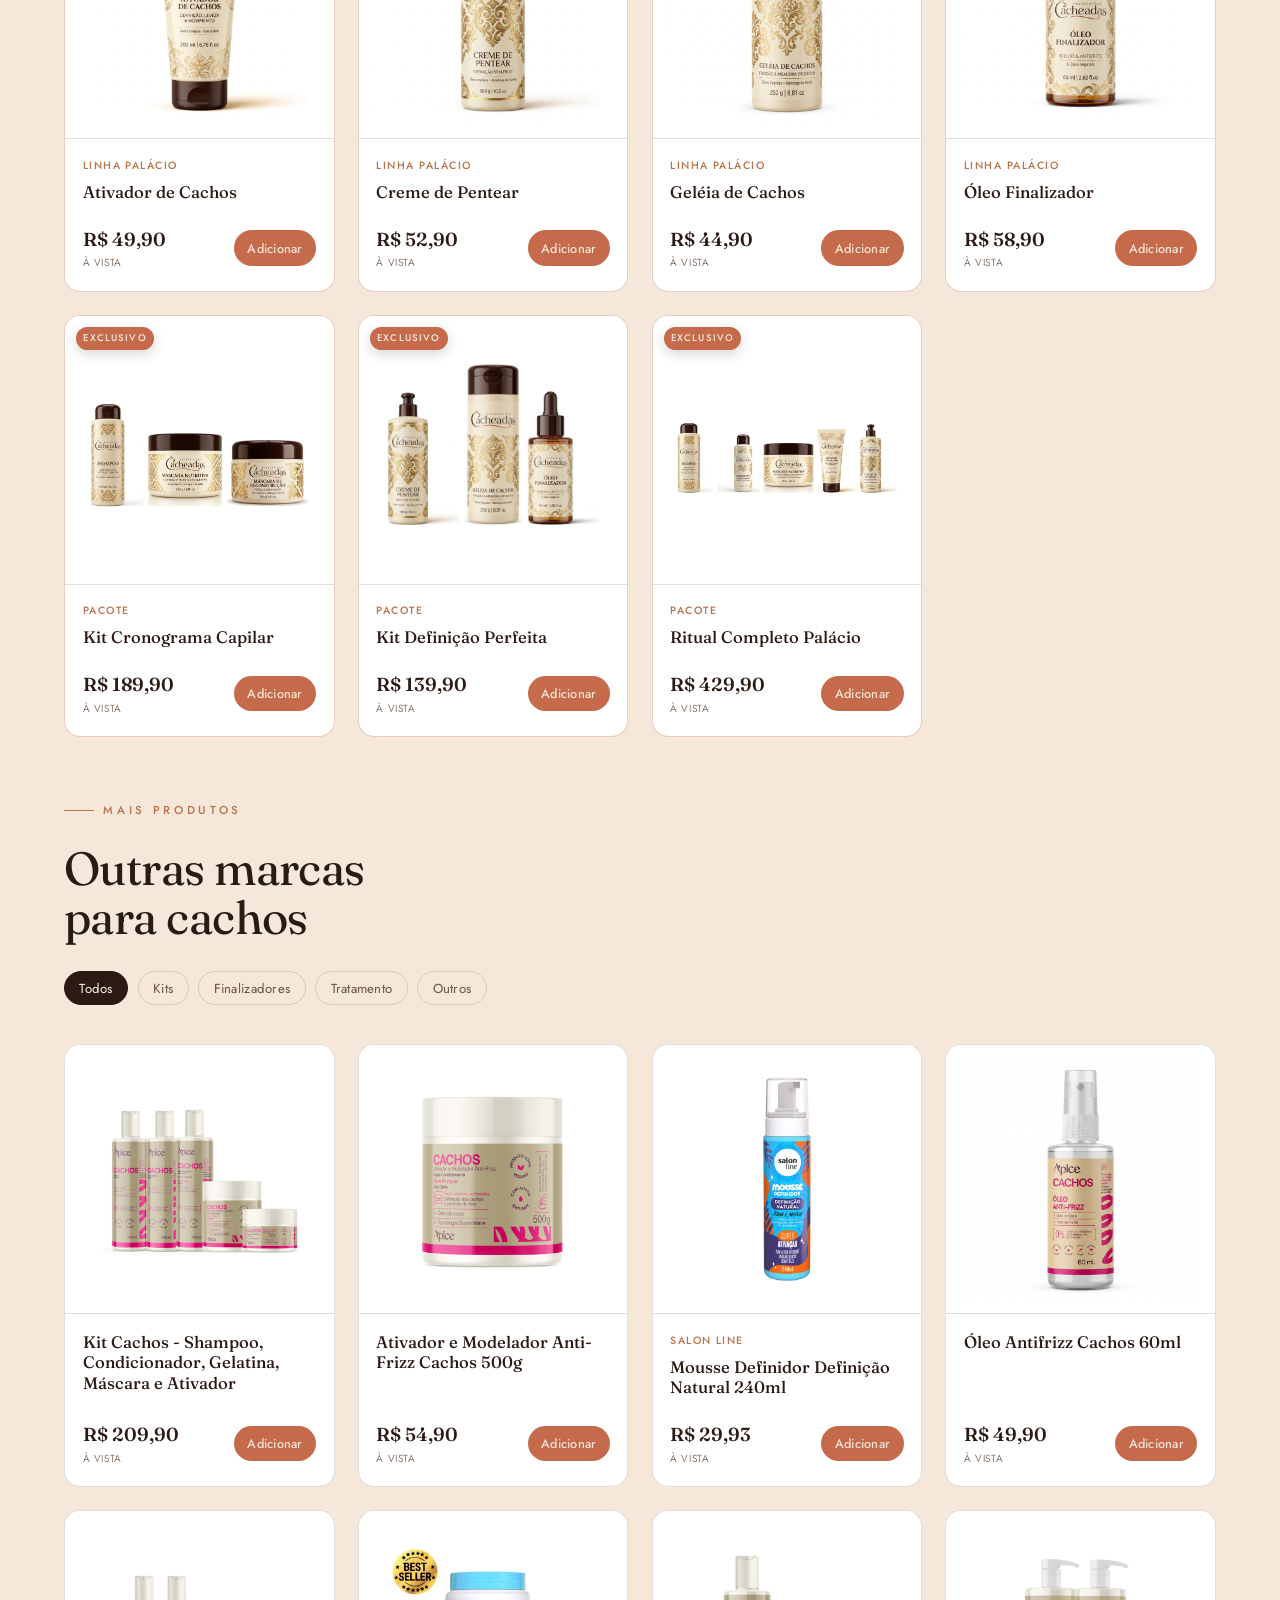
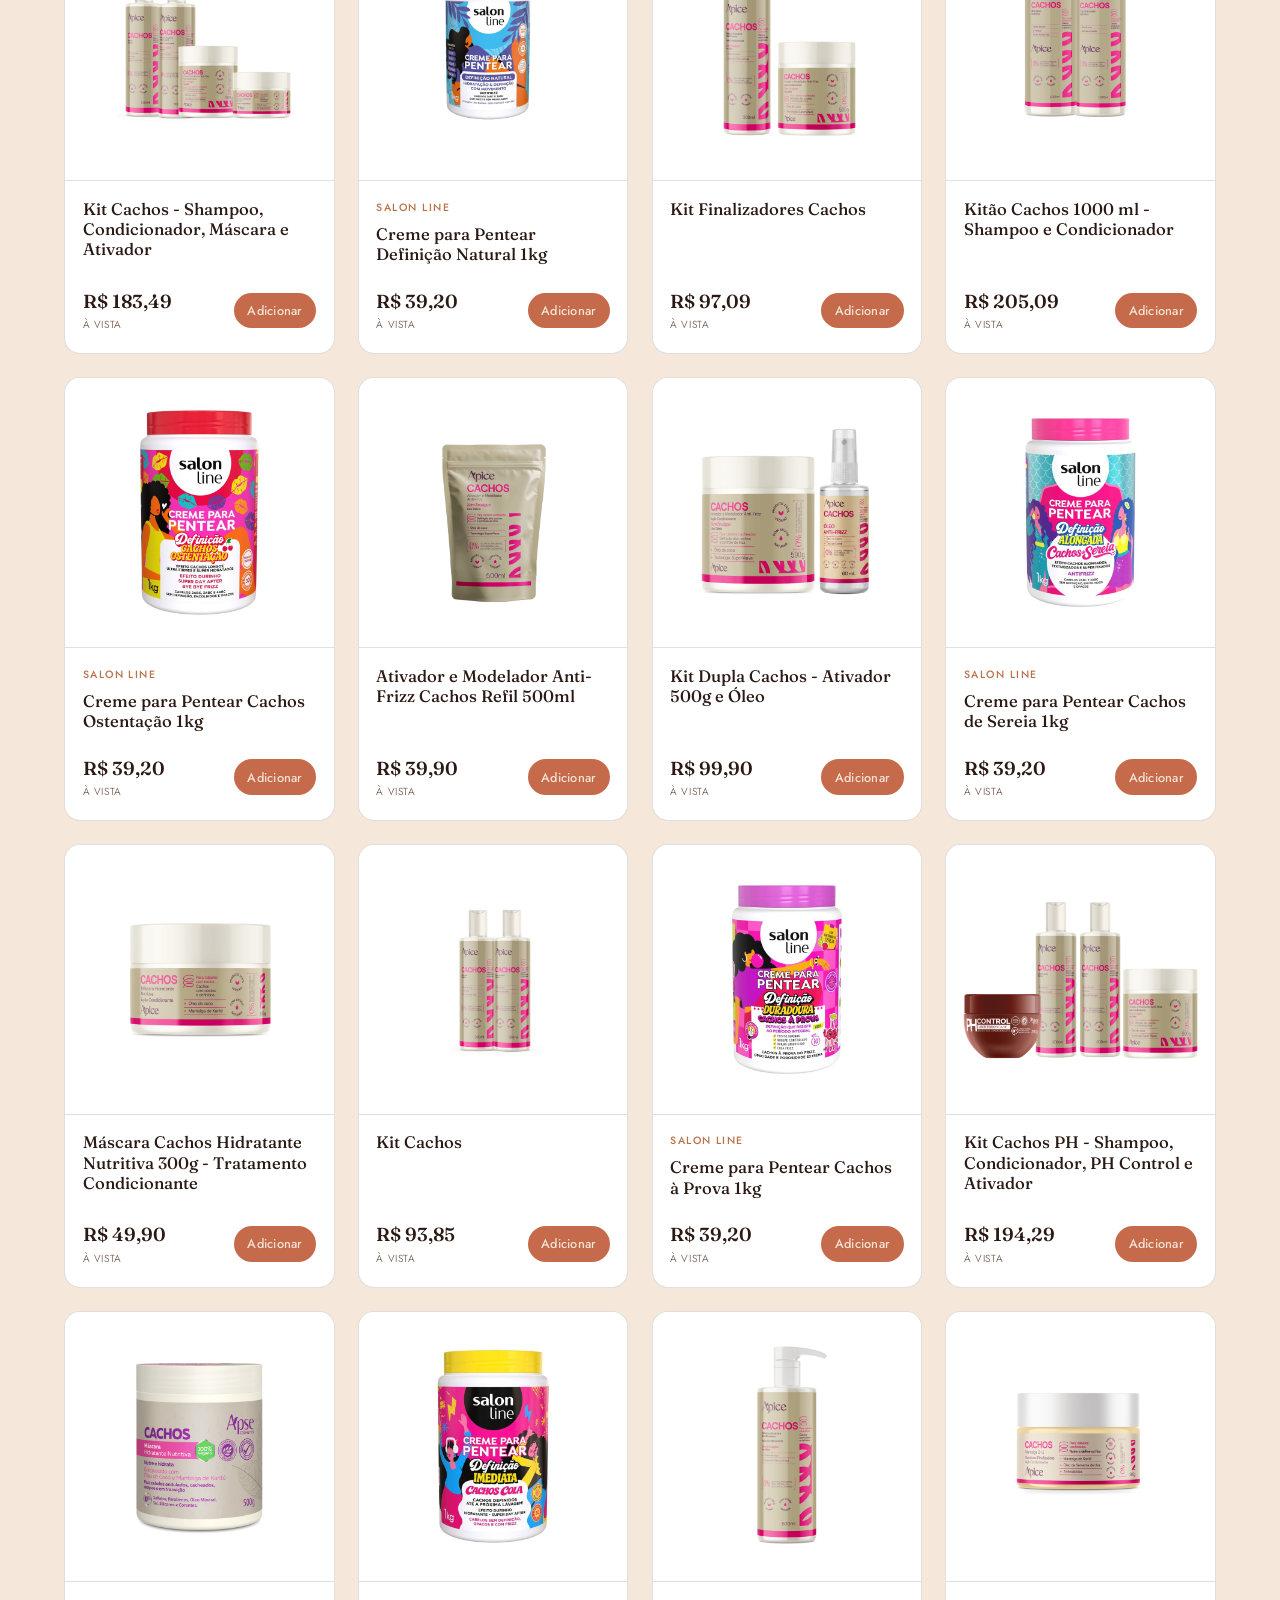
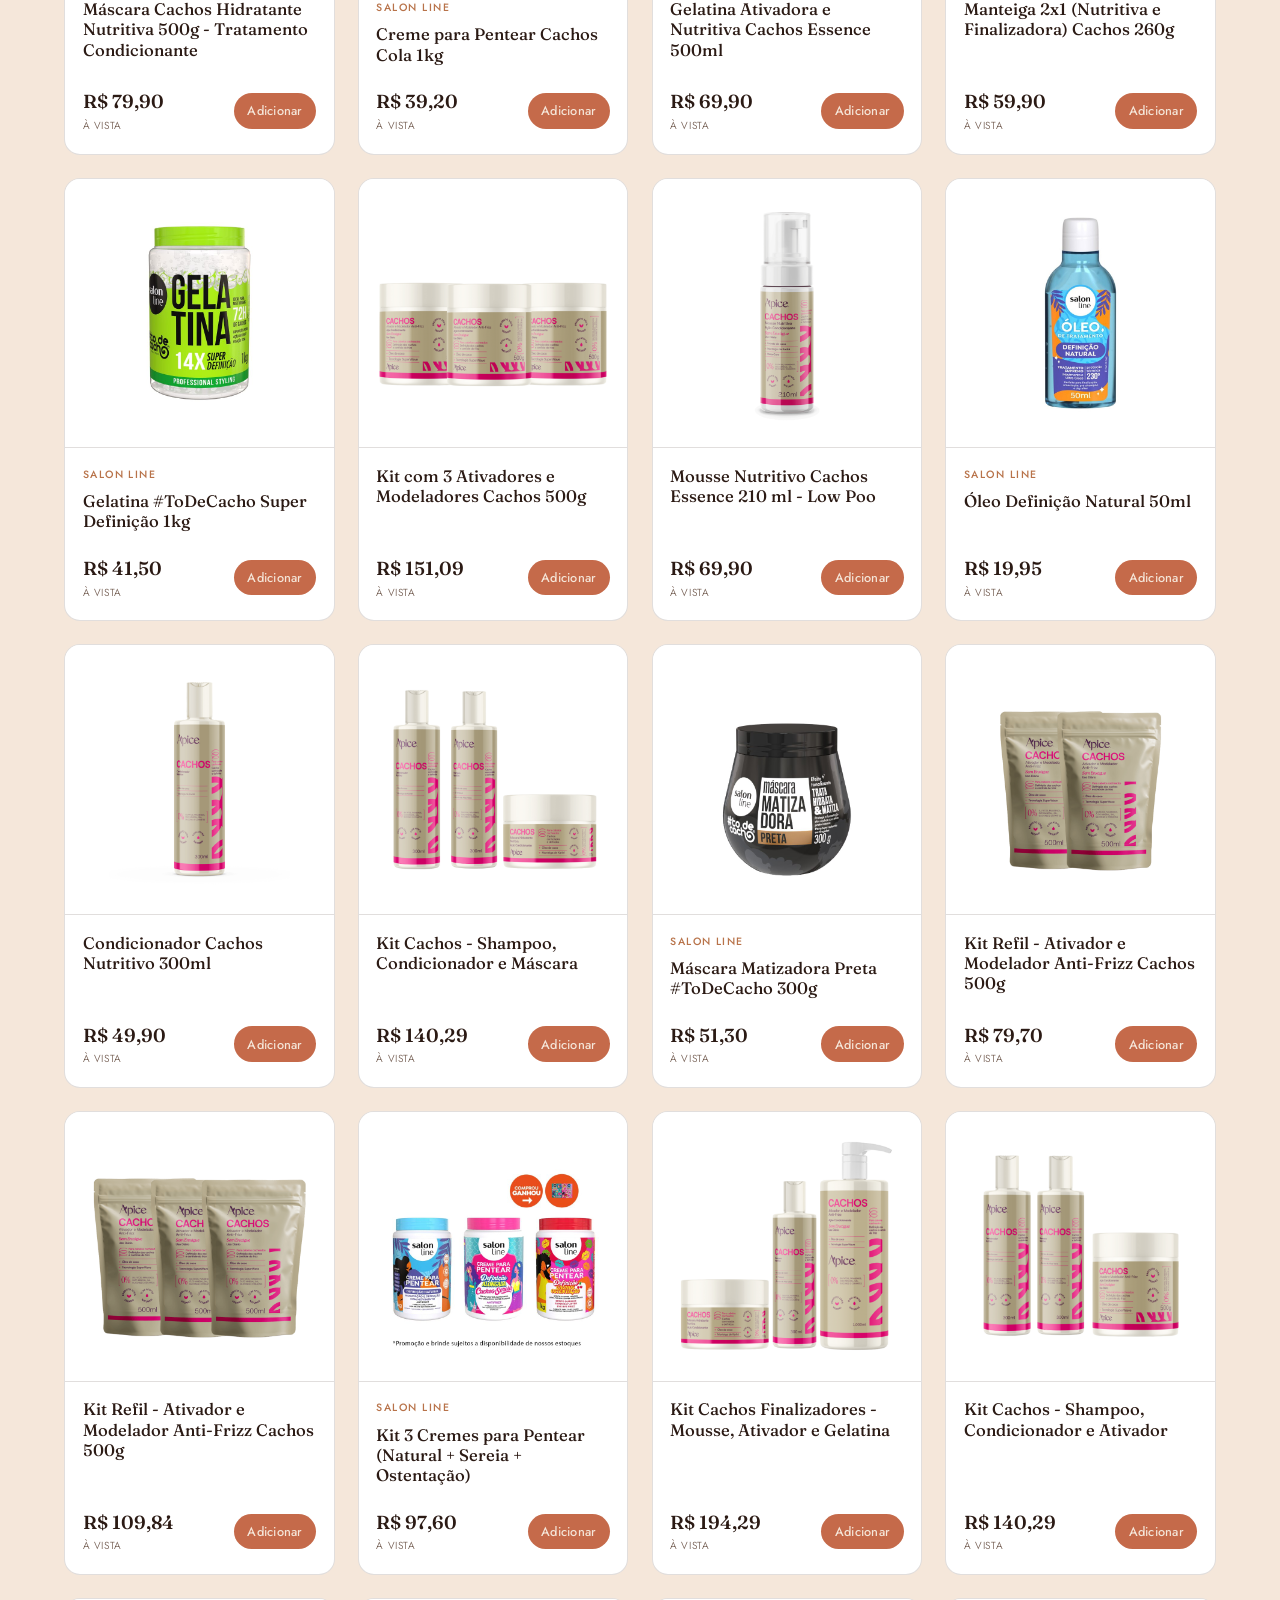
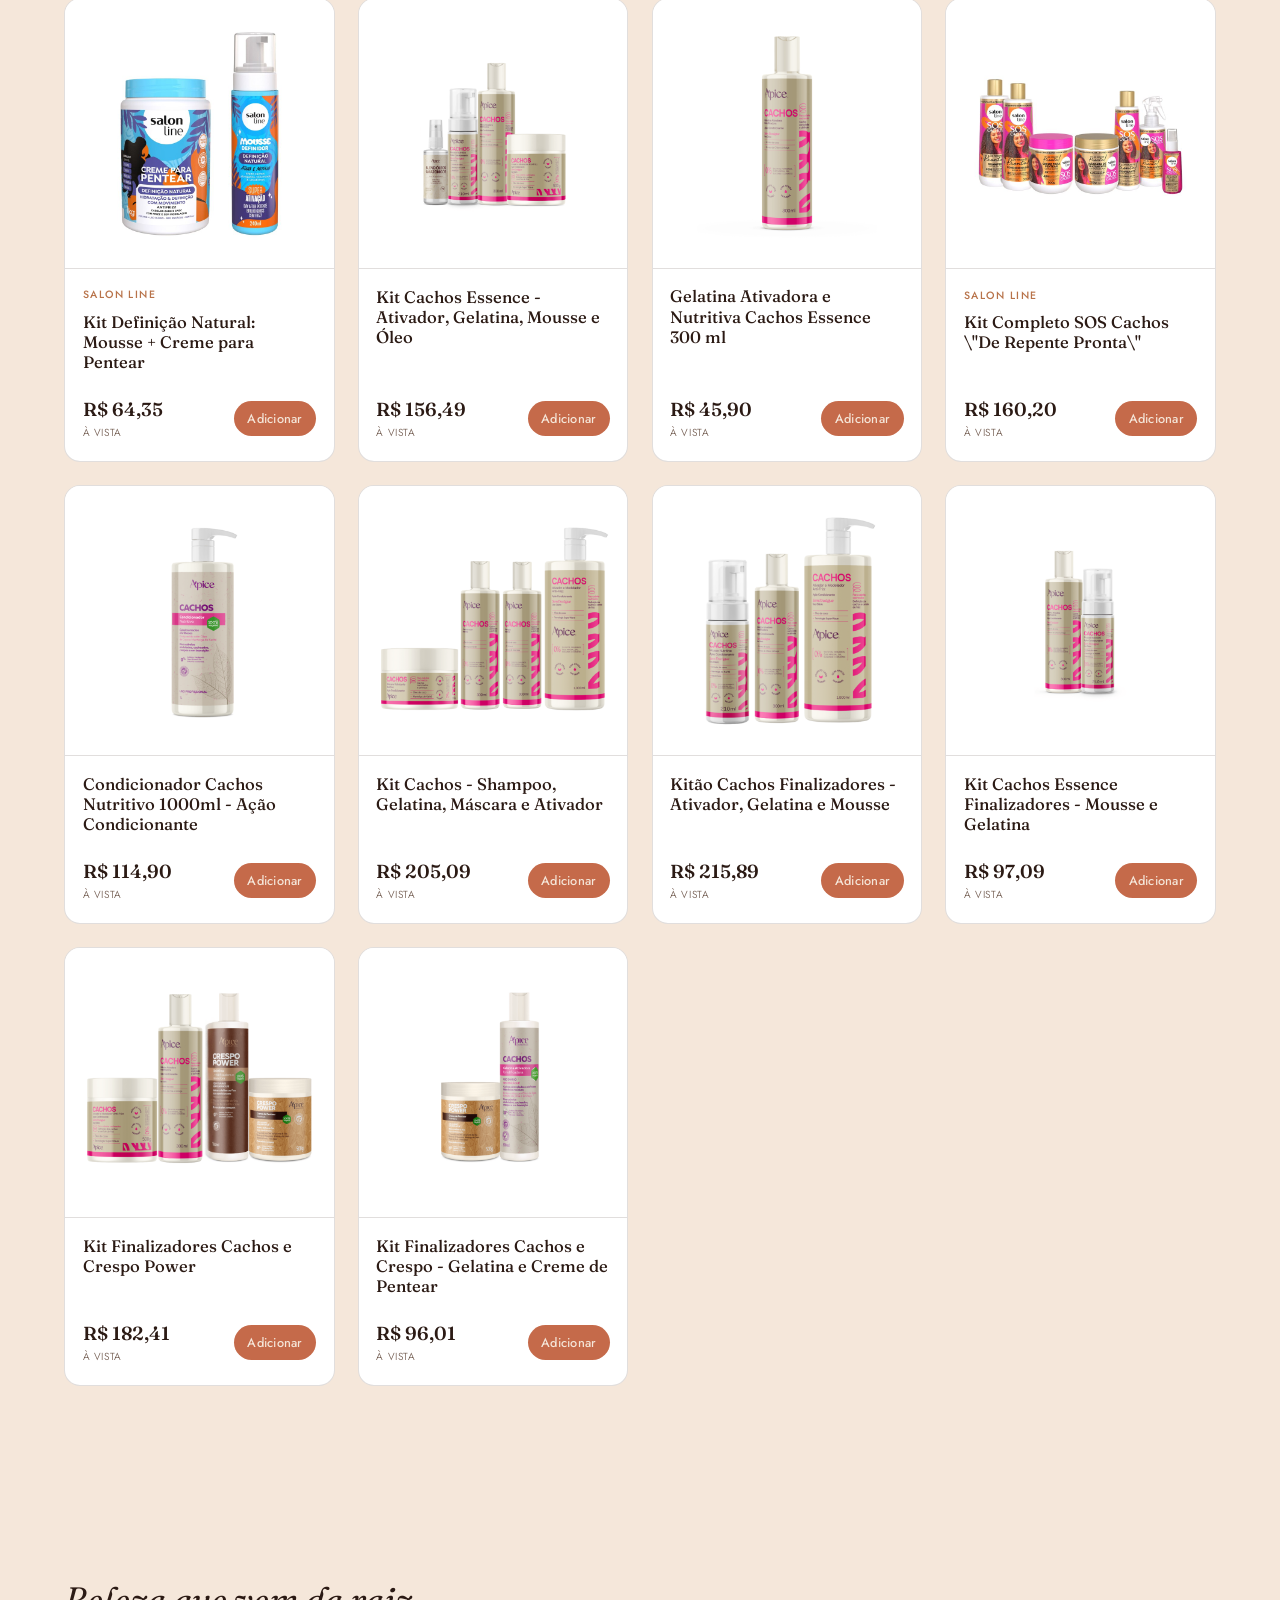
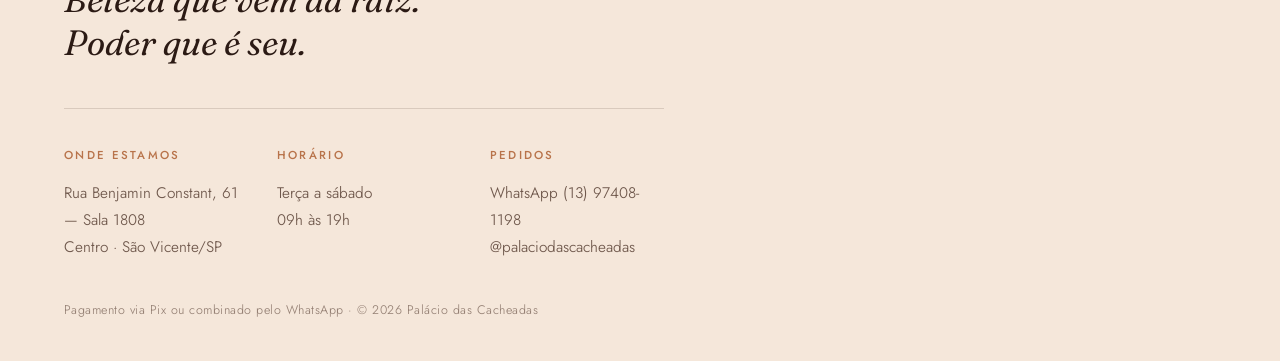
==== commit 6f7f524d: "Banner da Linha: arte afro/crespo (cacho definido + luzes caramelo) Co-Authored-By: Claude Opus 4.8 " ====
--- a/loja.html
+++ b/loja.html
@@ -41,7 +41,7 @@
   <!-- LINHA EXCLUSIVA (marca própria) -->
   <section class="linha" id="linha">
     <div class="linha-banner" data-rise>
-      <img class="linha-banner__bg" src="assets/loja/linha-banner.jpg" alt="" loading="lazy" />
+      <img class="linha-banner__bg" src="assets/loja/linha-banner.jpg?v=2" alt="" loading="lazy" />
       <div class="linha-banner__text">
         <p class="kicker">Linha exclusiva · marca própria</p>
         <h2 class="display">Linha <em>Palácio das Cacheadas</em></h2>
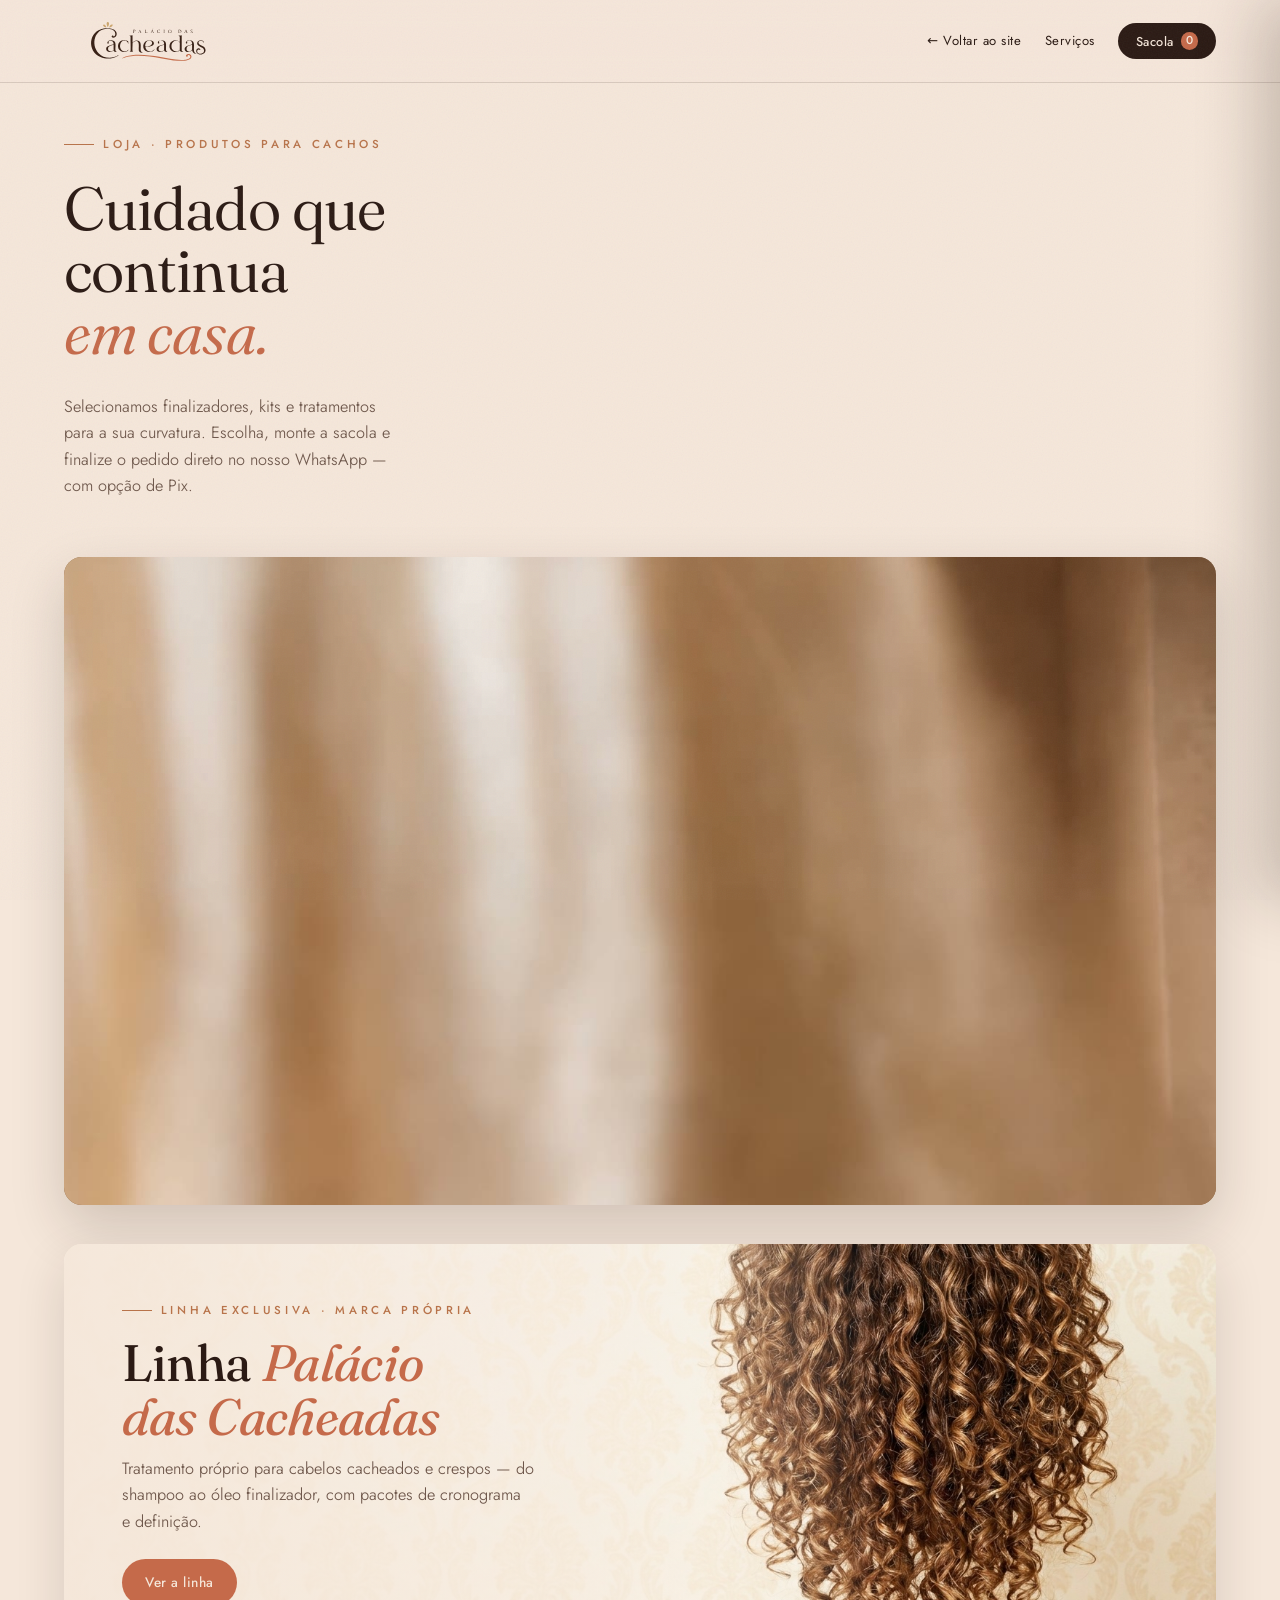
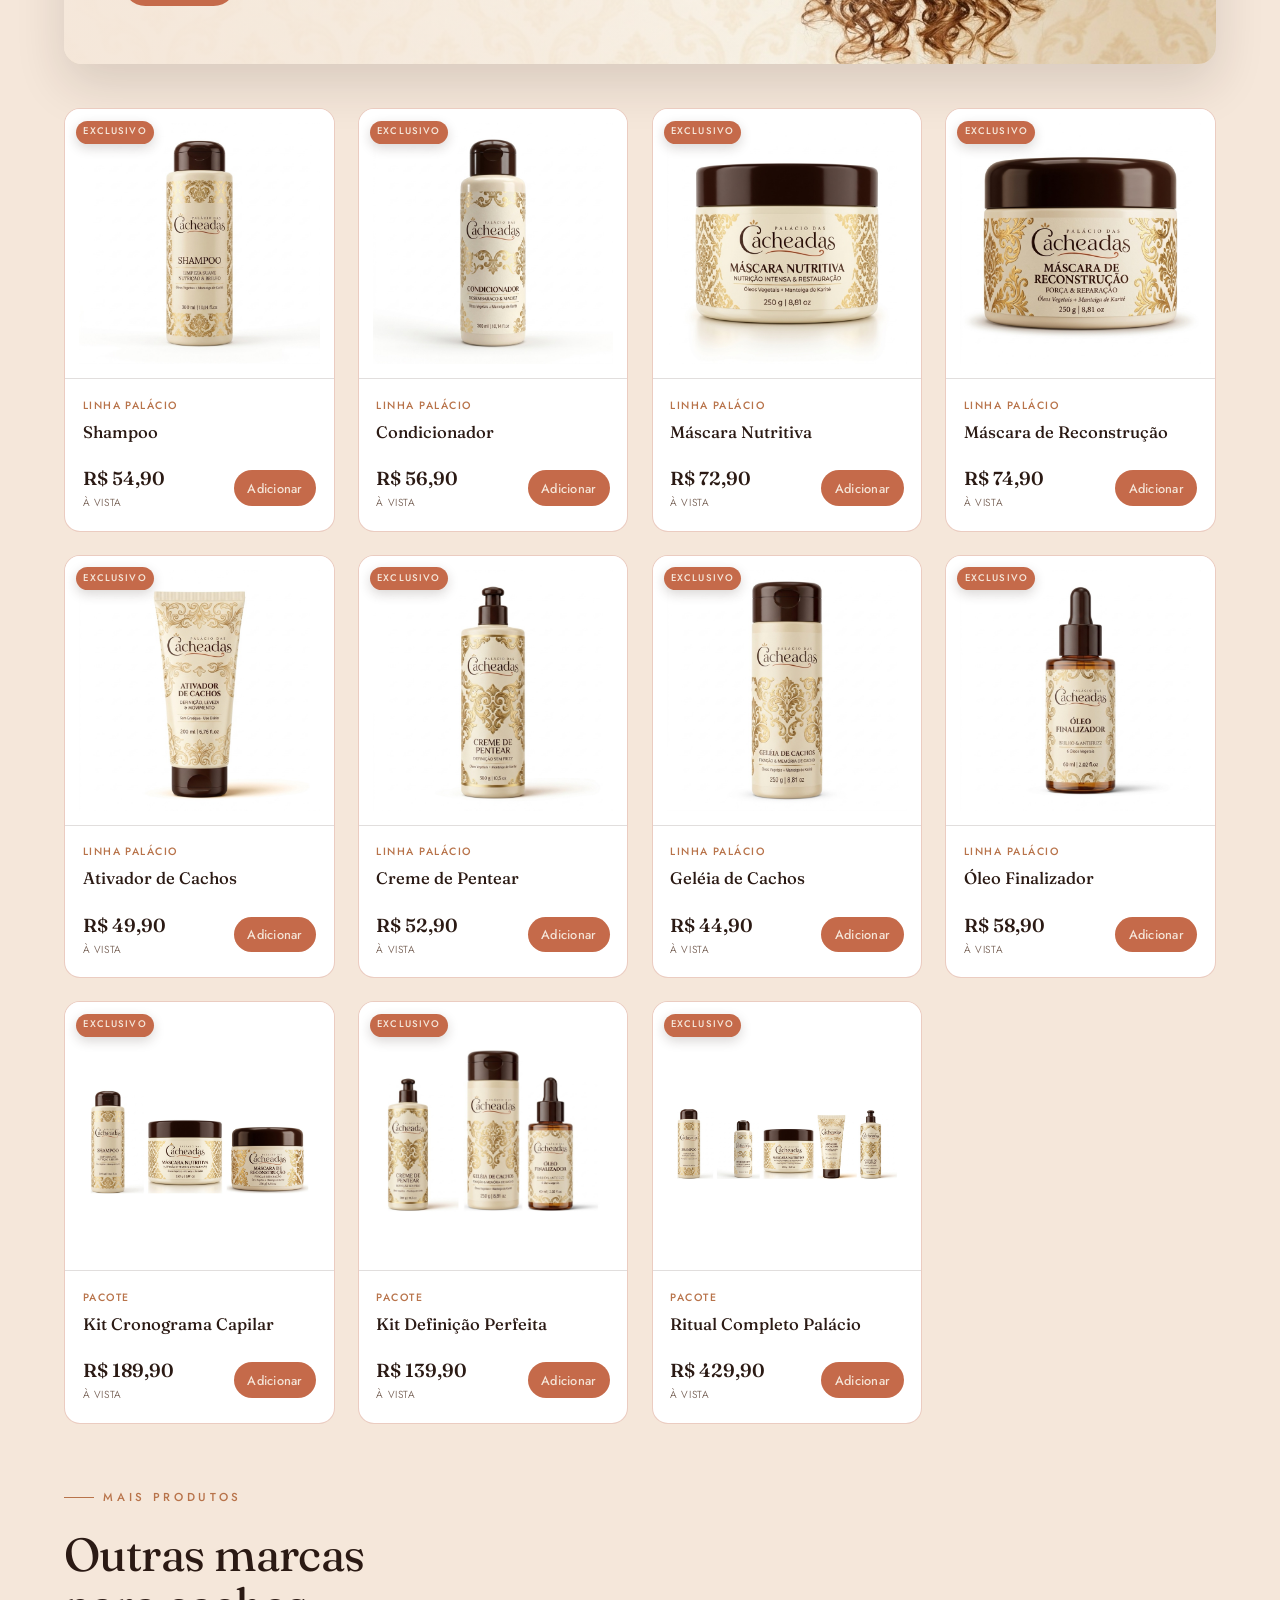
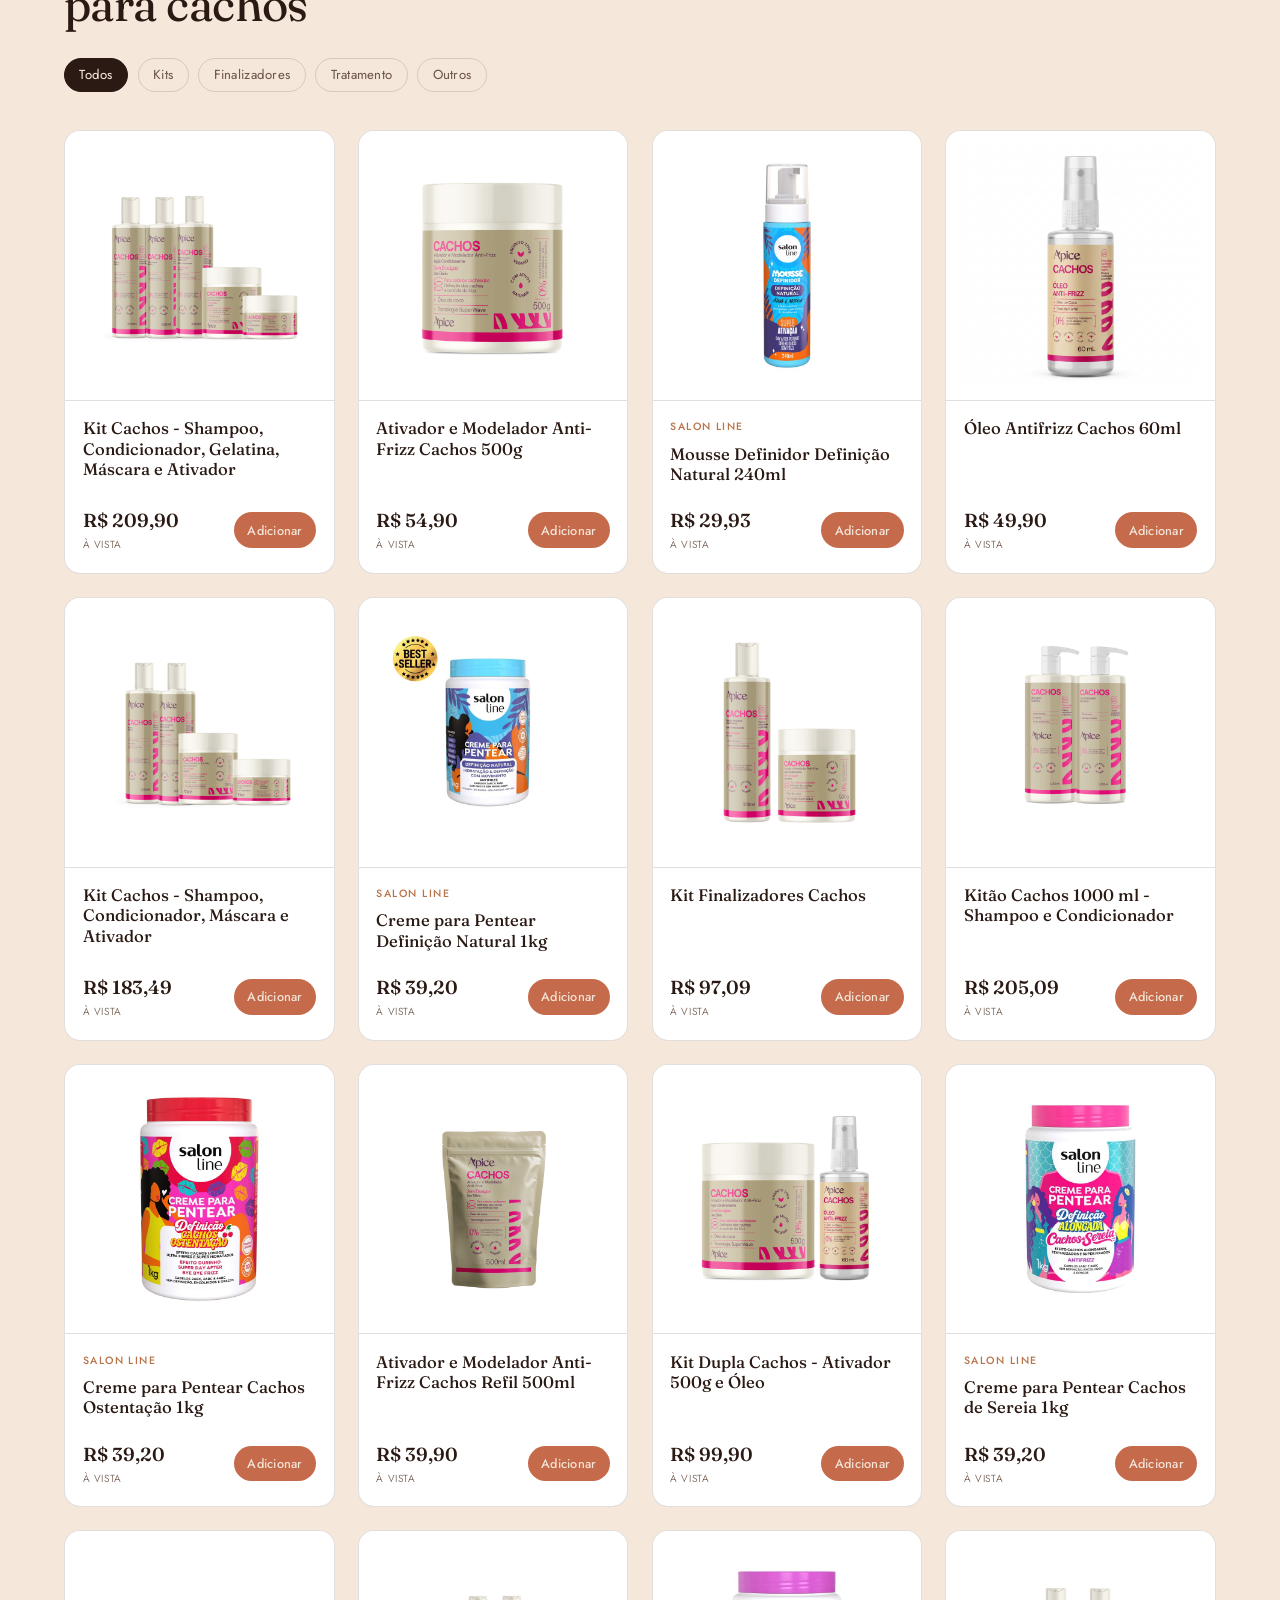
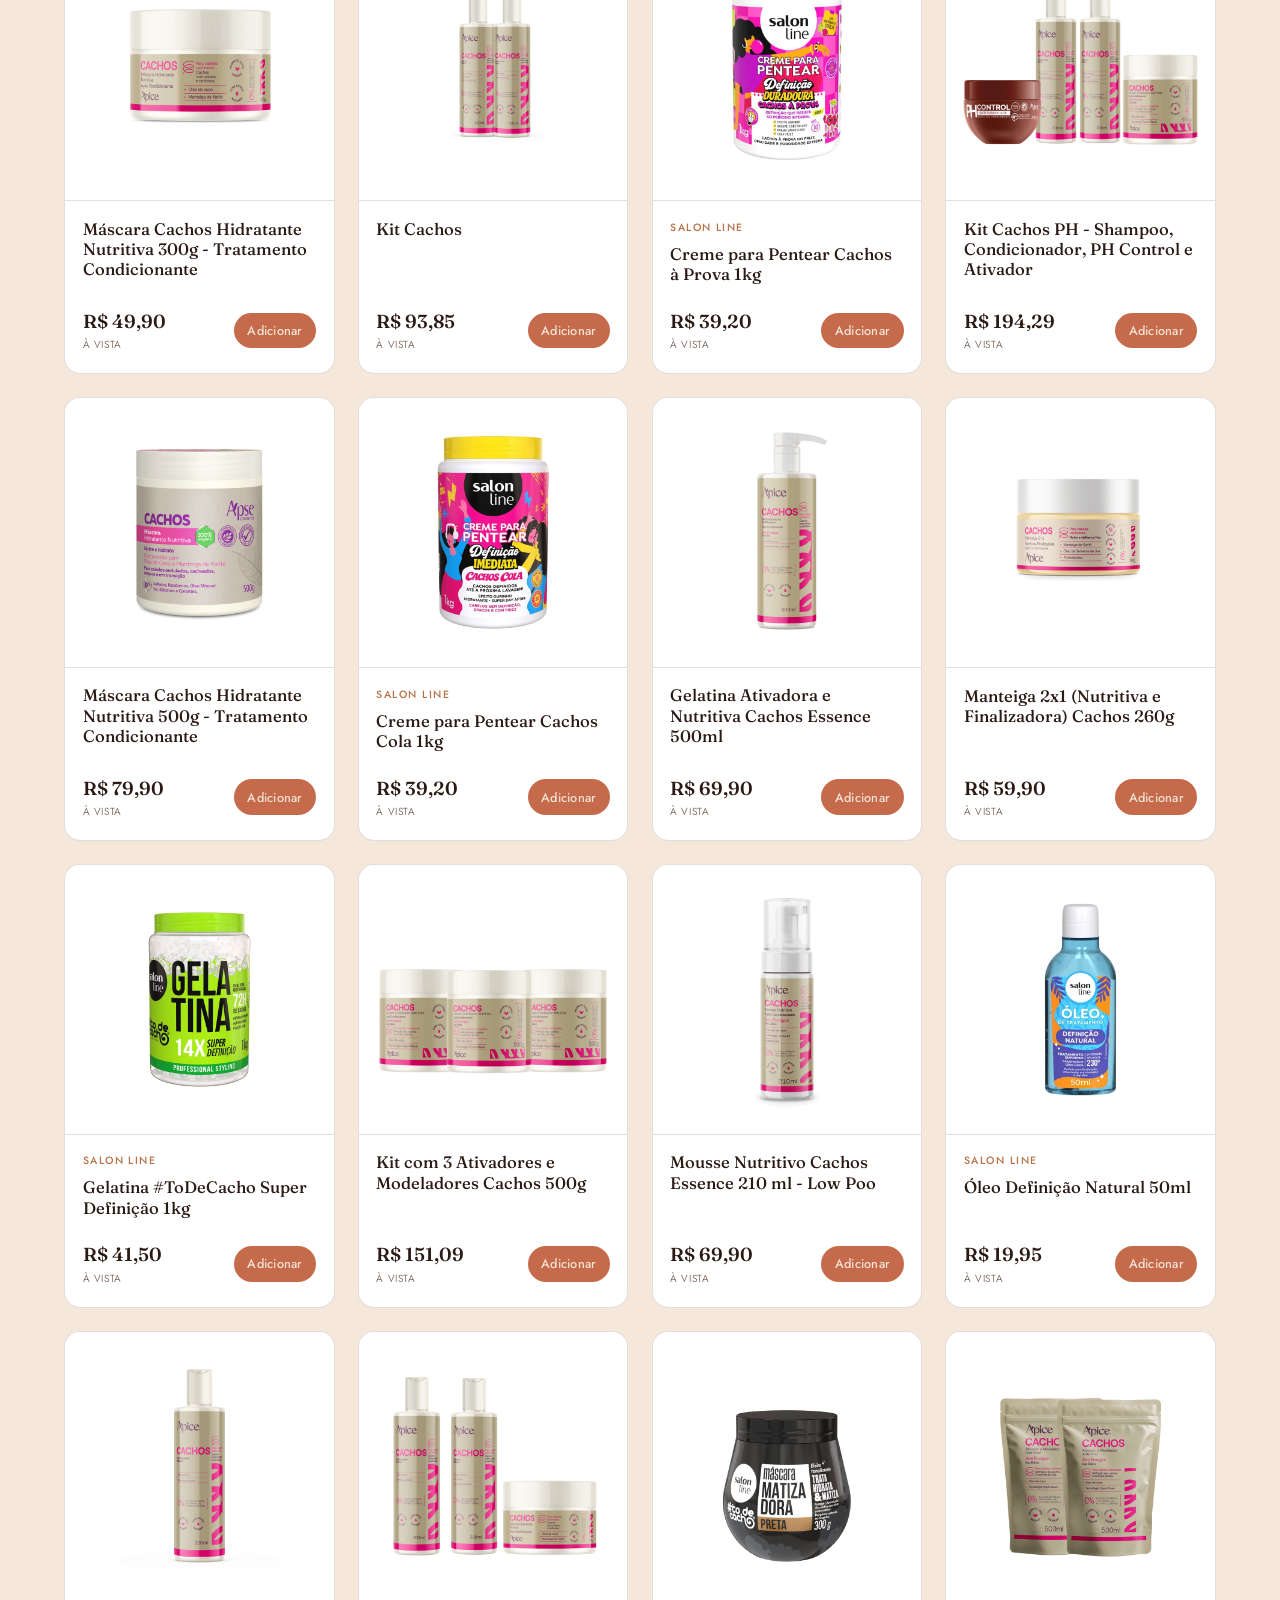
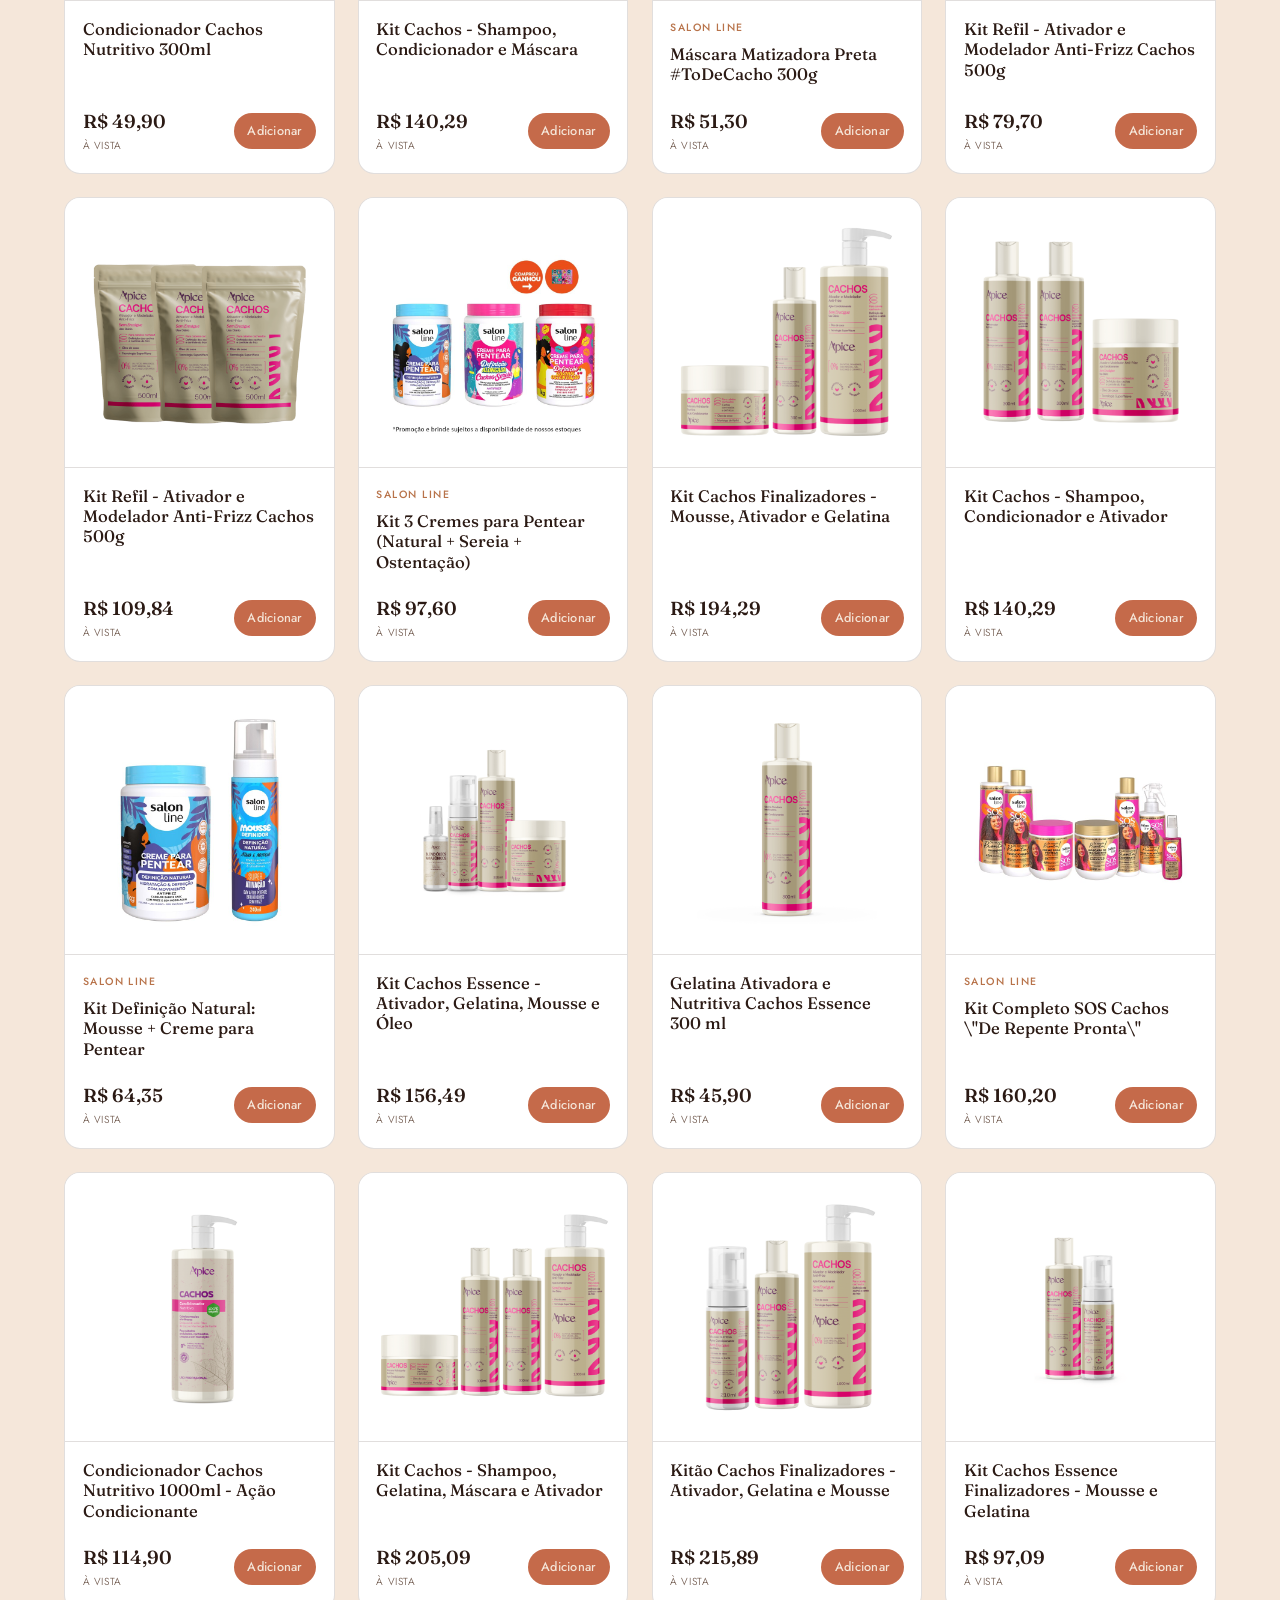
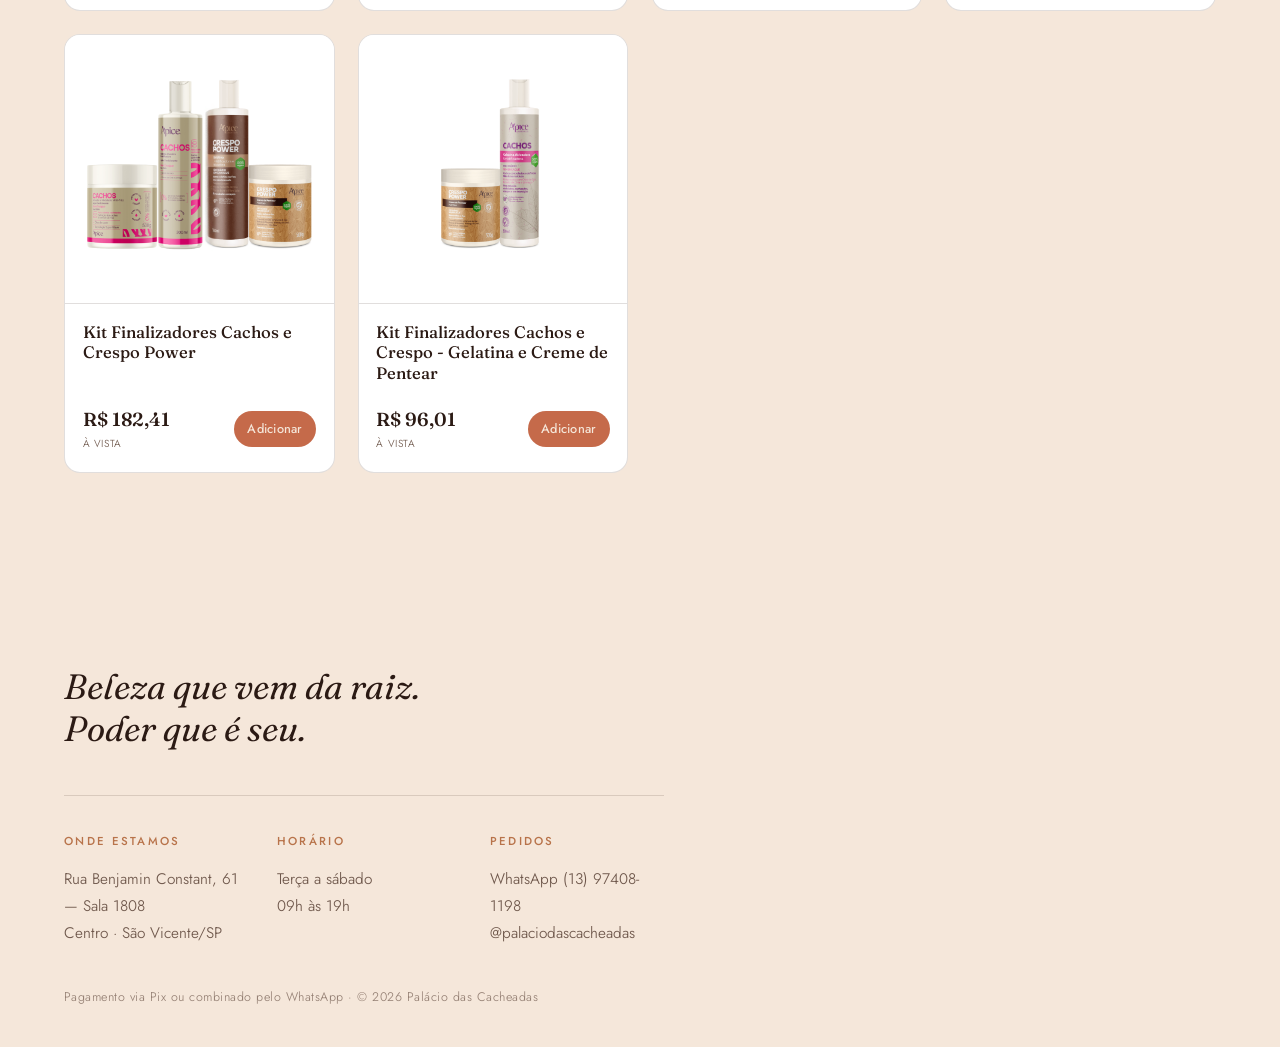
==== commit 24d50327: "Loja: reel cinematografica (scroll-scrub) abrindo a Linha exclusiva Co-Authored-By: Claude Opus 4.8 " ====
--- a/loja.html
+++ b/loja.html
@@ -11,7 +11,7 @@
 <link rel="preconnect" href="https://fonts.gstatic.com" crossorigin />
 <link href="https://fonts.googleapis.com/css2?family=Fraunces:ital,opsz,wght@0,9..144,300..600;1,9..144,400..600&family=Jost:wght@300..500&display=swap" rel="stylesheet" />
 <link rel="stylesheet" href="css/styles.css?v=7" />
-<link rel="stylesheet" href="css/loja.css?v=7" />
+<link rel="stylesheet" href="css/loja.css?v=8" />
 </head>
 <body class="shop-body">
 
@@ -40,6 +40,10 @@
 
   <!-- LINHA EXCLUSIVA (marca própria) -->
   <section class="linha" id="linha">
+    <figure class="linha-reel" data-rise aria-label="Linha Palácio das Cacheadas — os produtos em movimento">
+      <img class="linha-reel__poster" data-reel-fallback src="assets/loja/linha-reel/r_001.jpg?v=1" alt="Linha exclusiva Palácio das Cacheadas em movimento" loading="lazy" />
+      <canvas class="linha-reel__canvas" data-reel-canvas aria-hidden="true"></canvas>
+    </figure>
     <div class="linha-banner" data-rise>
       <img class="linha-banner__bg" src="assets/loja/linha-banner.jpg?v=2" alt="" loading="lazy" />
       <div class="linha-banner__text">
@@ -95,6 +99,6 @@
 
 <script src="js/loja-data.js?v=1"></script>
 <script src="js/loja-linha.js?v=2"></script>
-<script src="js/loja.js?v=2"></script>
+<script src="js/loja.js?v=3"></script>
 </body>
 </html>
--- a/css/styles.css
+++ b/css/styles.css
@@ -29,6 +29,7 @@
 
 /* ---------- abertura: logo grande encolhe pro header no scroll ---------- */
 .brandmark{position:fixed;top:50%;left:50%;width:min(620px,72vw);z-index:45;transform:translate(-50%,-50%);transform-origin:center center;will-change:transform;pointer-events:none}
+.brandmark::before{content:"";position:absolute;inset:-50% -16%;z-index:-1;pointer-events:none;background:radial-gradient(58% 62% at 45% 52%,var(--creme) 0%,var(--creme) 42%,rgba(245,231,218,0) 80%);opacity:calc(1 - var(--introp,0))}
 .brandmark img{width:100%;height:auto;display:block;filter:drop-shadow(0 14px 36px rgba(43,26,20,.20));transition:filter .3s}
 .brandmark.docked img{filter:none}
 .intro{height:100vh;display:flex;align-items:flex-end;justify-content:center;padding-bottom:7vh;pointer-events:none}
@@ -178,8 +179,12 @@
 
 /* ---------- responsivo ---------- */
 @media (max-width:900px){
-  .curl-stage{opacity:.42}
+  /* intro: cacho escuro confinado à DIREITA (creme à esquerda p/ o logo, sem sobrepor); ao rolar (--introp 0→1) desliza e some */
+  .curl-stage{left:auto;width:62%;opacity:calc(.82 - var(--introp,0) * .68);transform:translateX(calc(var(--introp,0) * 92%));transform-origin:right center;will-change:transform,opacity}
   .curl-canvas,.curl-fallback{object-position:72% center}
+  .brandmark{width:min(400px,60vw)}
+  .brandmark::before{display:none} /* respiro de creme só no desktop (sobre creme); mobile separa espacialmente */
+  .brandmark img{filter:none} /* sem drop-shadow no mobile — re-renderiza ao escalar = trancos */
   .col{width:100%;margin-left:0;padding-inline:var(--pad)}
   .nav a:not(.btn){display:none}
   .community .community__photo{margin-left:0;padding-inline:var(--pad);width:100%}
@@ -191,7 +196,6 @@
   .display,.quote{max-width:none}
 }
 @media (max-width:480px){
-  .curl-stage{opacity:.4}
   .hero__title{font-size:clamp(2.4rem,11vw,3.2rem)}
   .nav{gap:9px}
   .btn--pill{padding:.6em 1.05em;font-size:.74rem}
--- a/css/loja.css
+++ b/css/loja.css
@@ -92,6 +92,10 @@
 .linha-banner__text .display{font-size:clamp(1.7rem,4vw,3.2rem);color:var(--espresso);max-width:13ch}
 .linha-banner__text .display em{font-style:italic;color:var(--terracota)}
 .linha-banner__text .lead{max-width:42ch;margin:.7rem 0 1.5rem;color:var(--ink-soft)}
+/* reel cinematográfica: vídeo dos produtos scrubbado no scroll, frame 16:9 inteiro (na íntegra) */
+.linha-reel{position:relative;width:100%;aspect-ratio:16/9;border-radius:18px;overflow:hidden;margin-bottom:clamp(1.4rem,3vw,2.4rem);box-shadow:0 22px 54px rgba(43,26,20,.18);background:var(--creme-2)}
+.linha-reel__poster,.linha-reel__canvas{position:absolute;inset:0;width:100%;height:100%;object-fit:cover;display:block}
+.linha-reel__canvas{z-index:1}
 @media (max-width:560px){
   .linha-banner{display:block;min-height:0;overflow:visible;box-shadow:none}
   .linha-banner__bg{position:static;height:200px;border-radius:16px;box-shadow:0 14px 34px rgba(43,26,20,.16)}
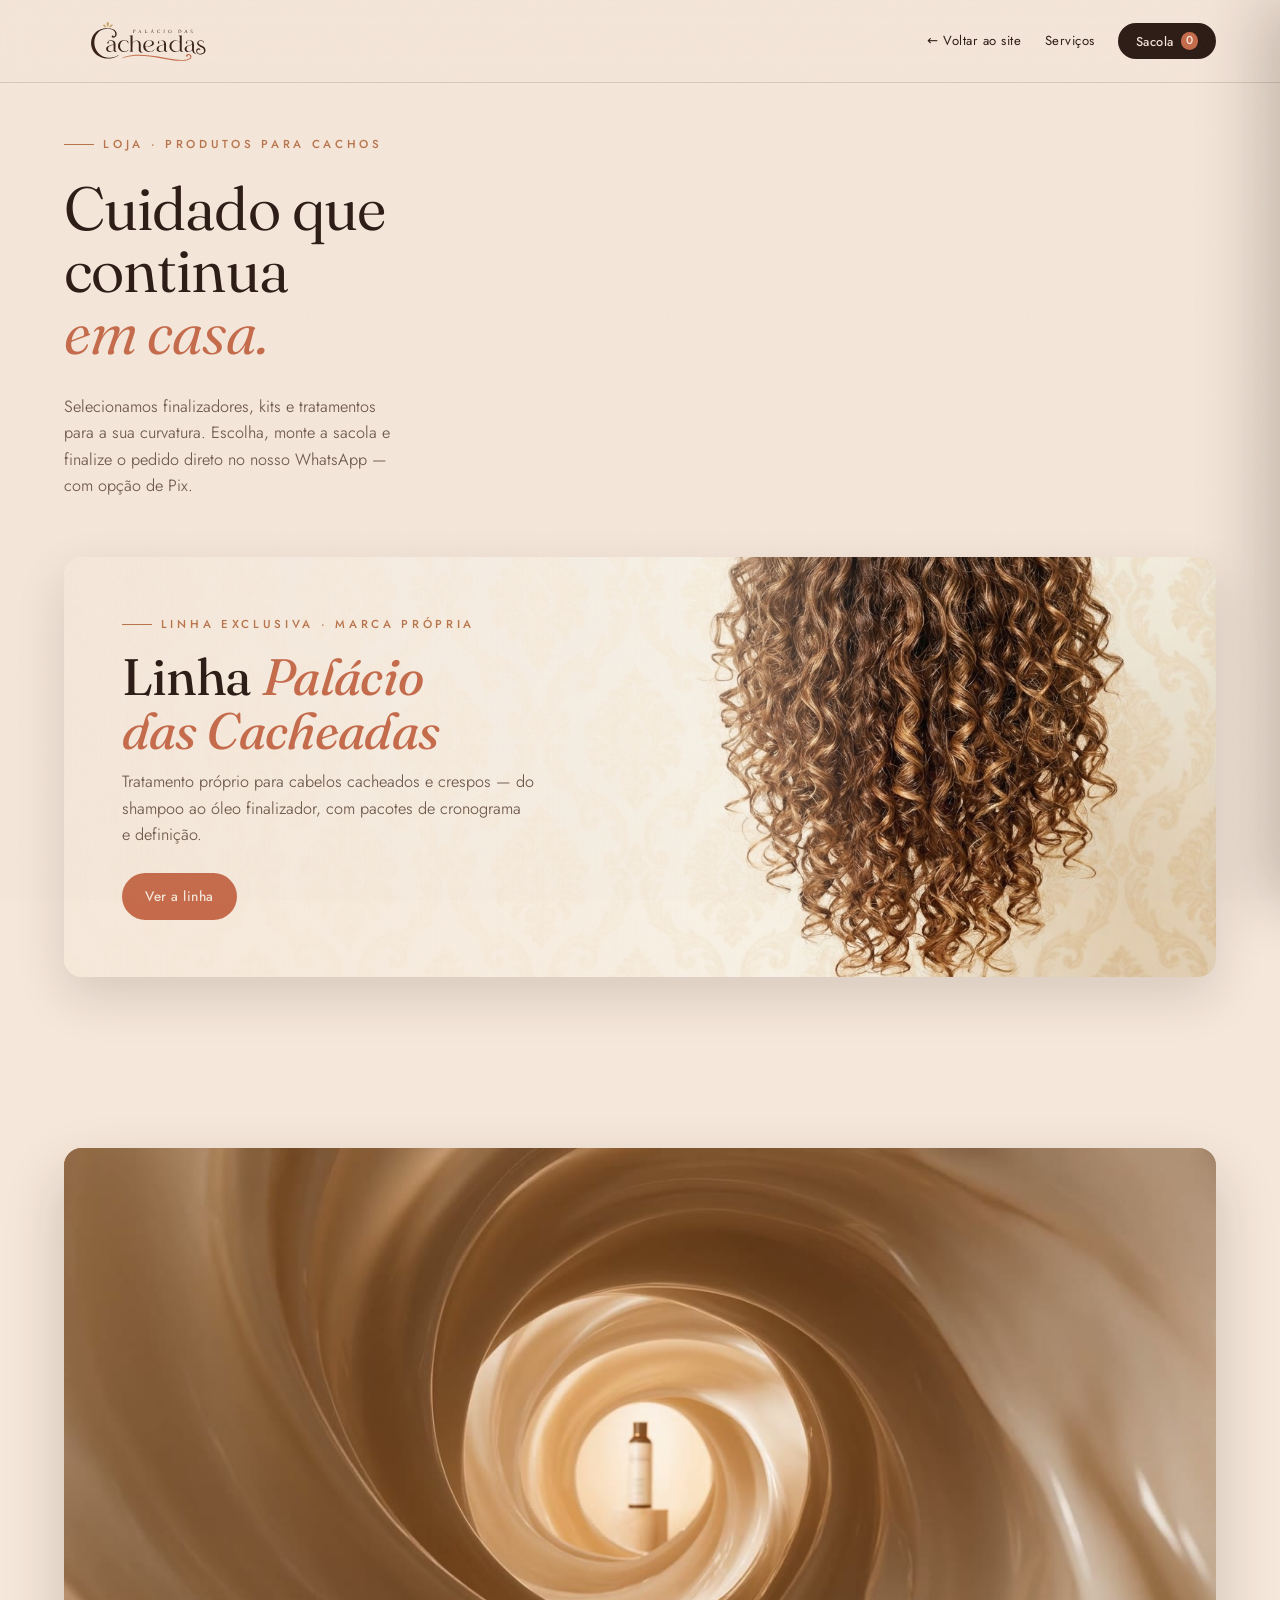
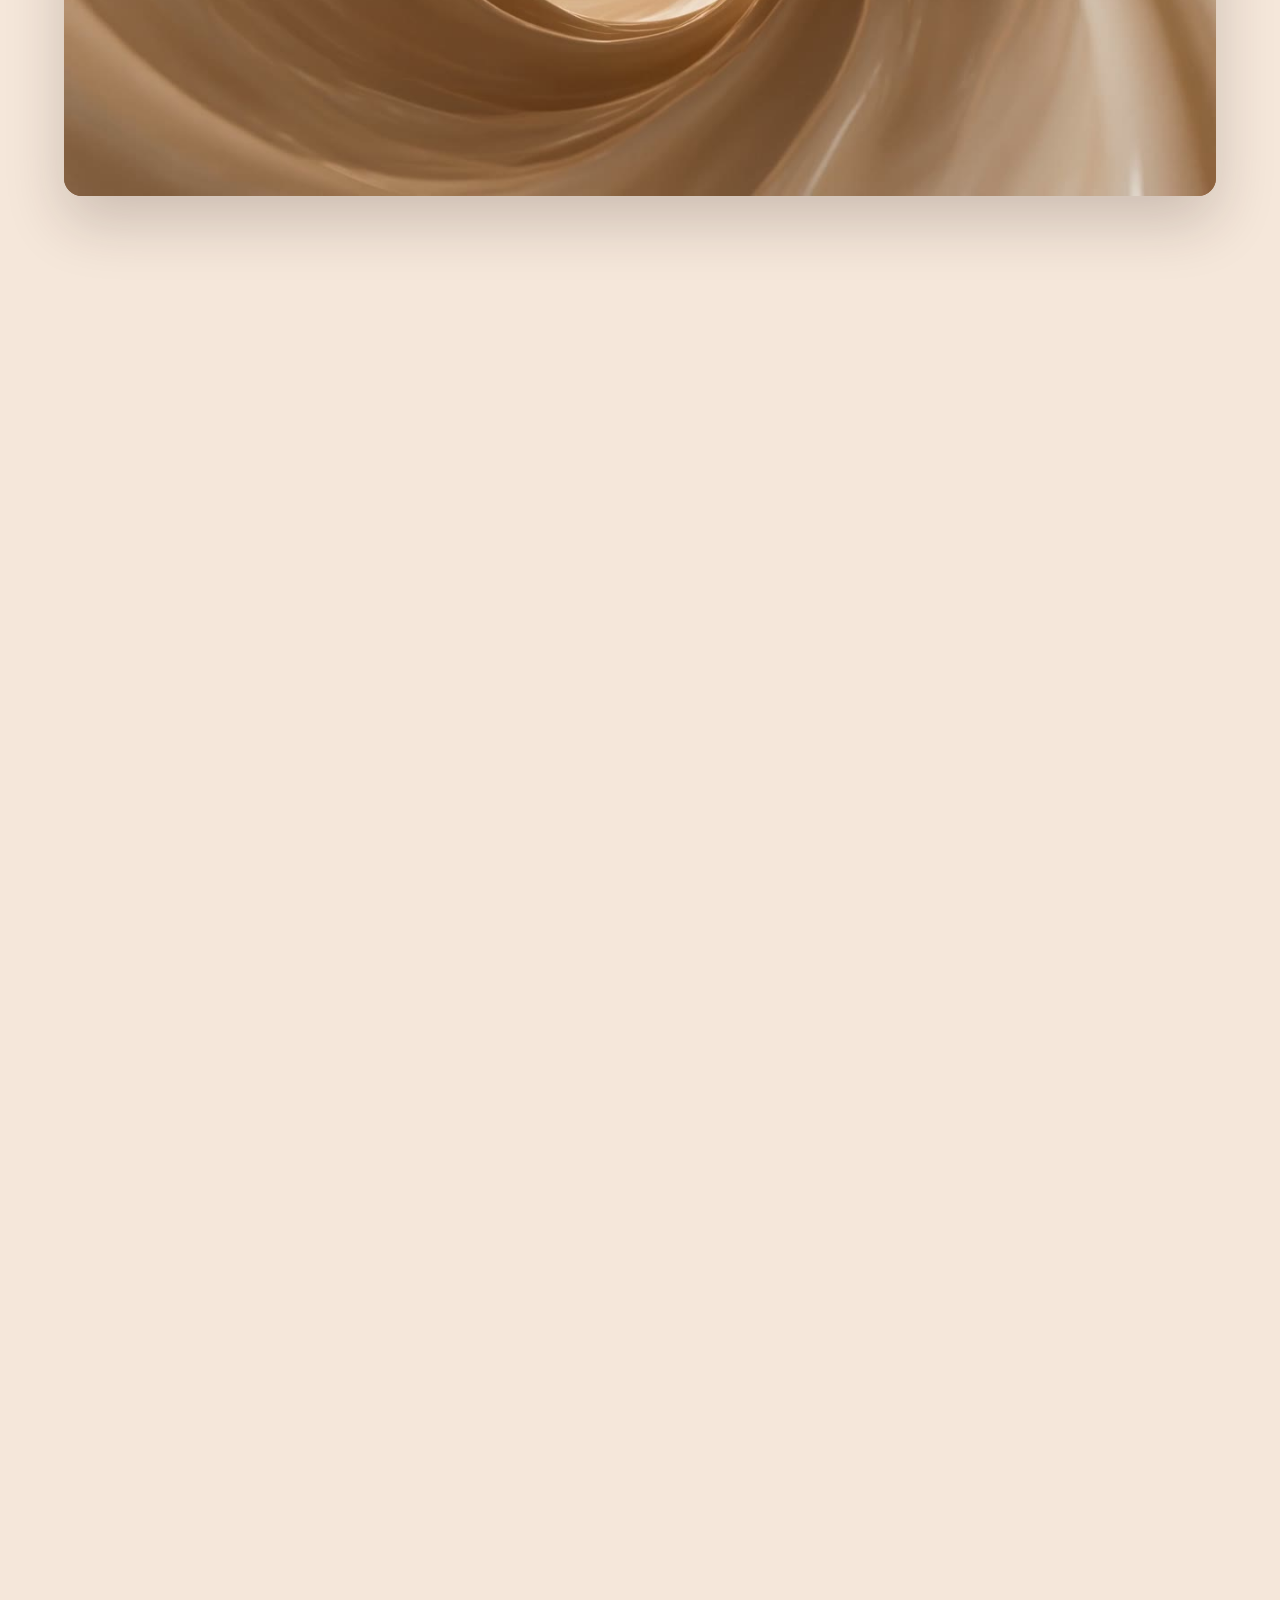
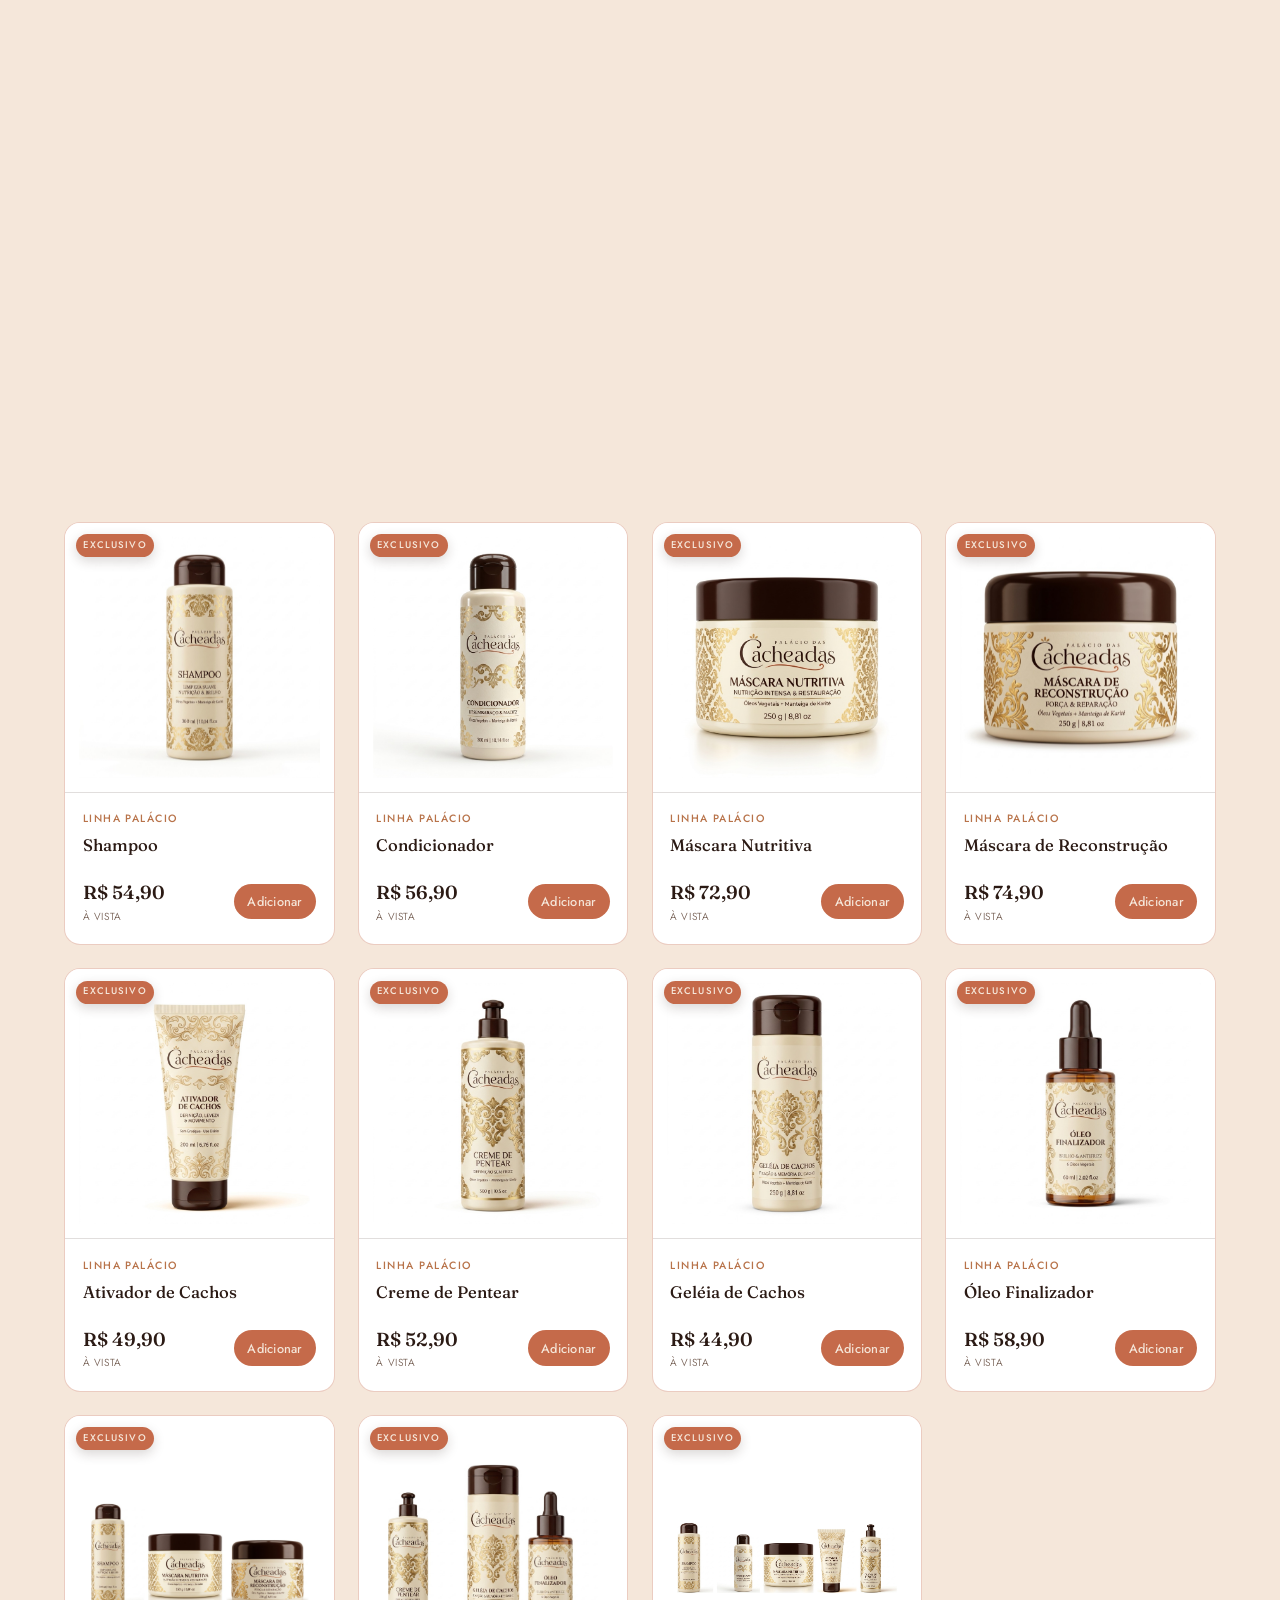
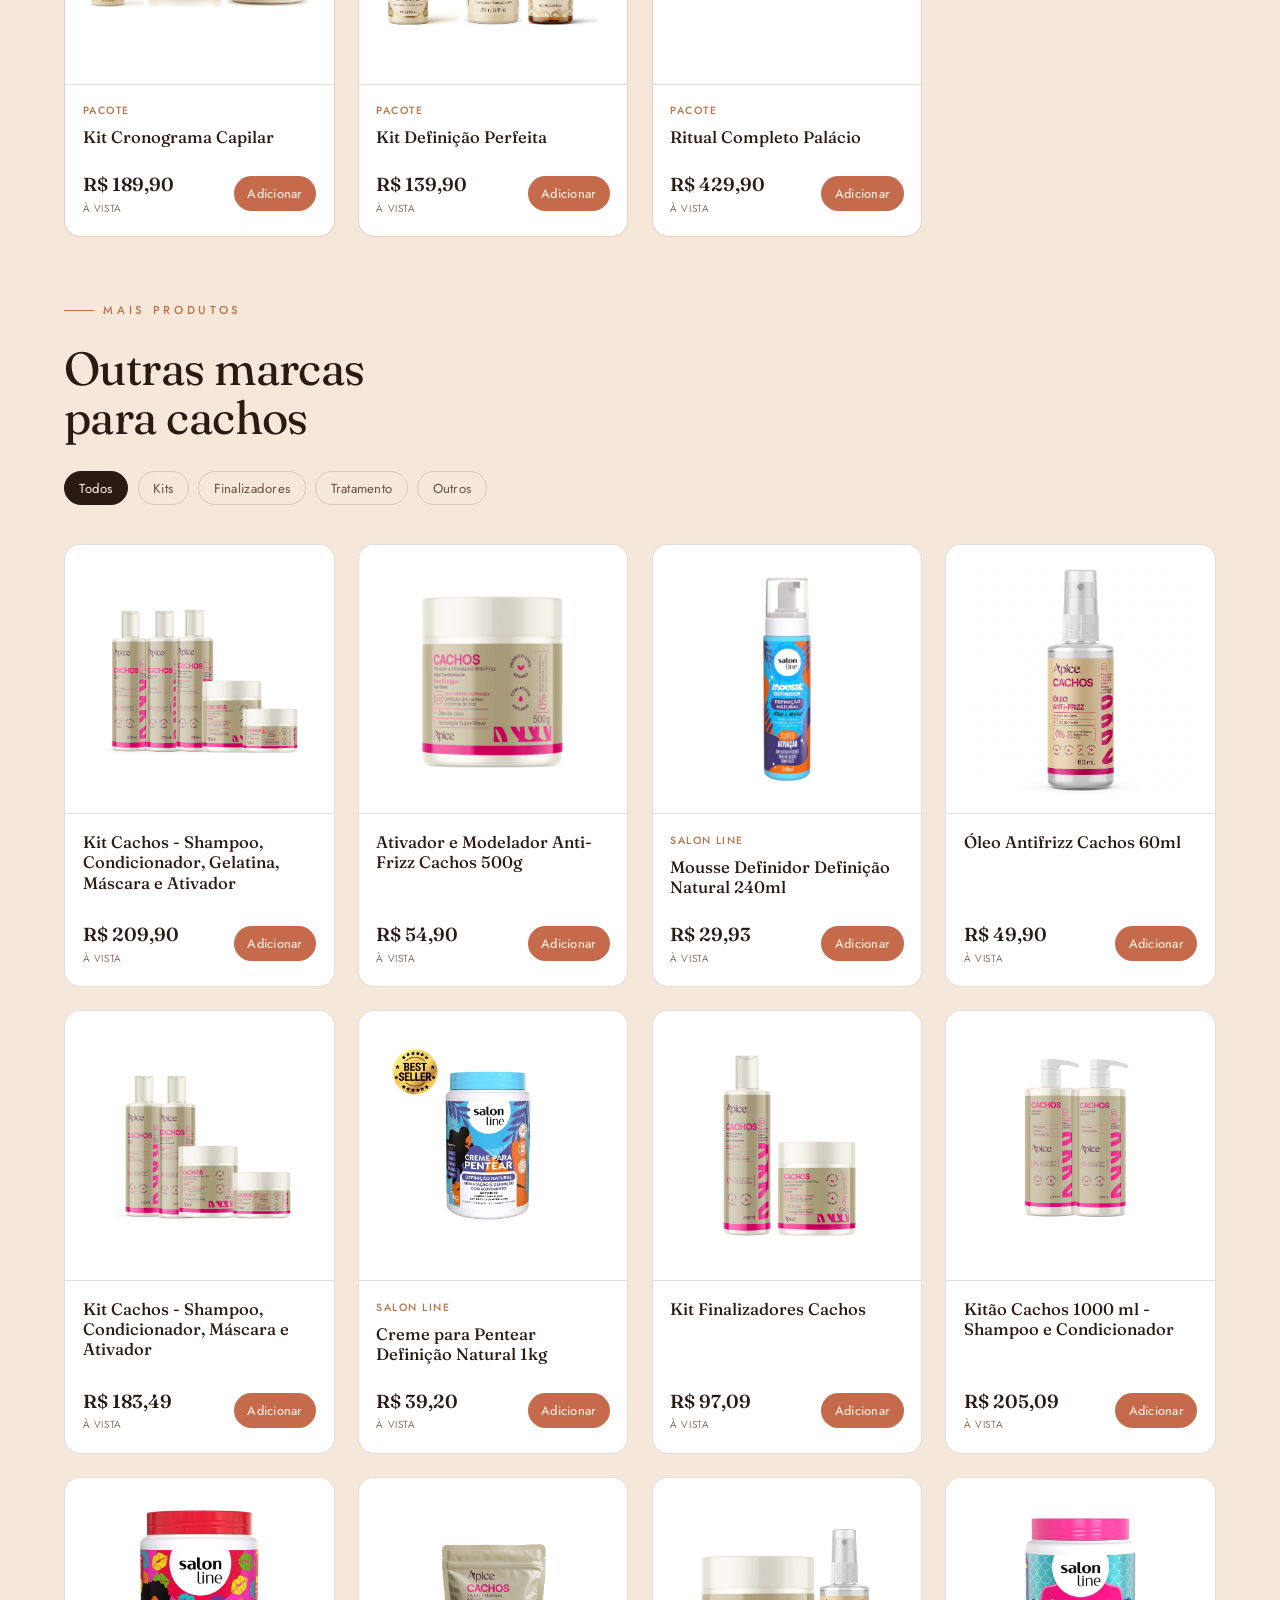
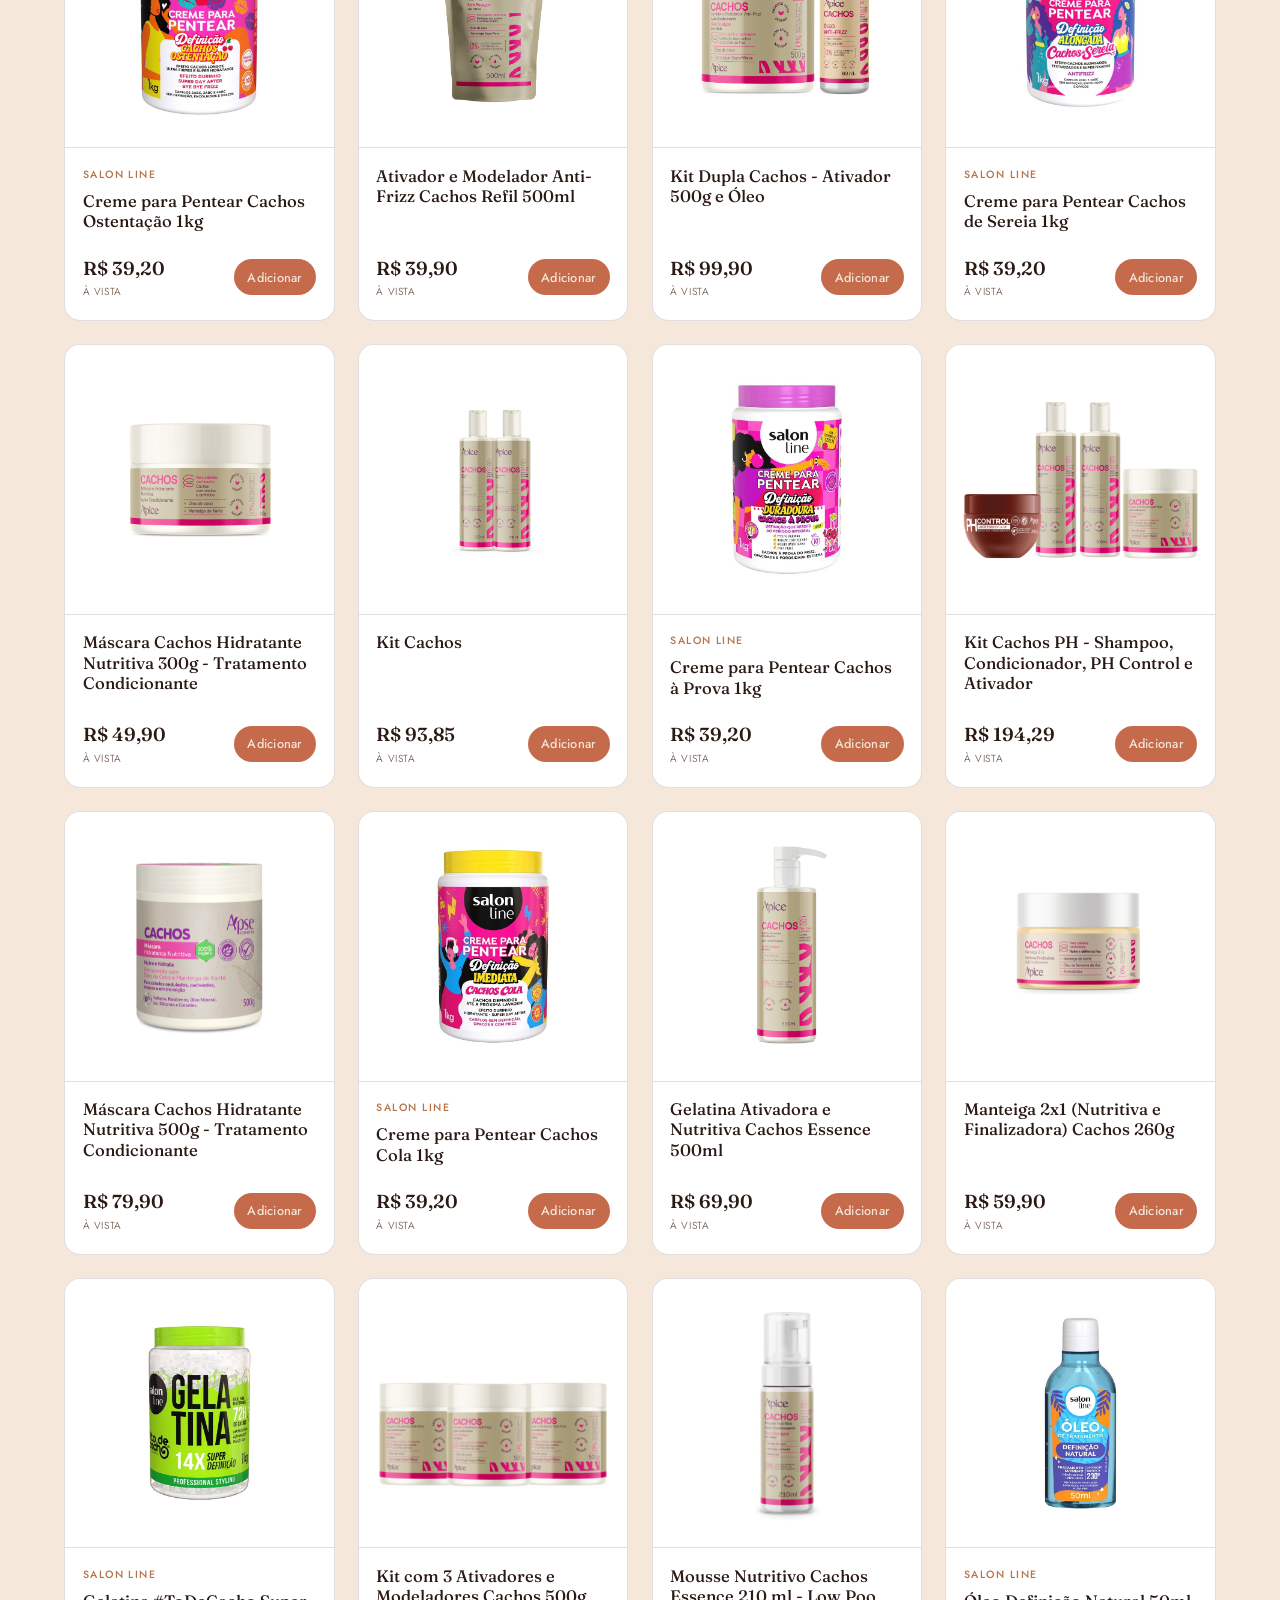
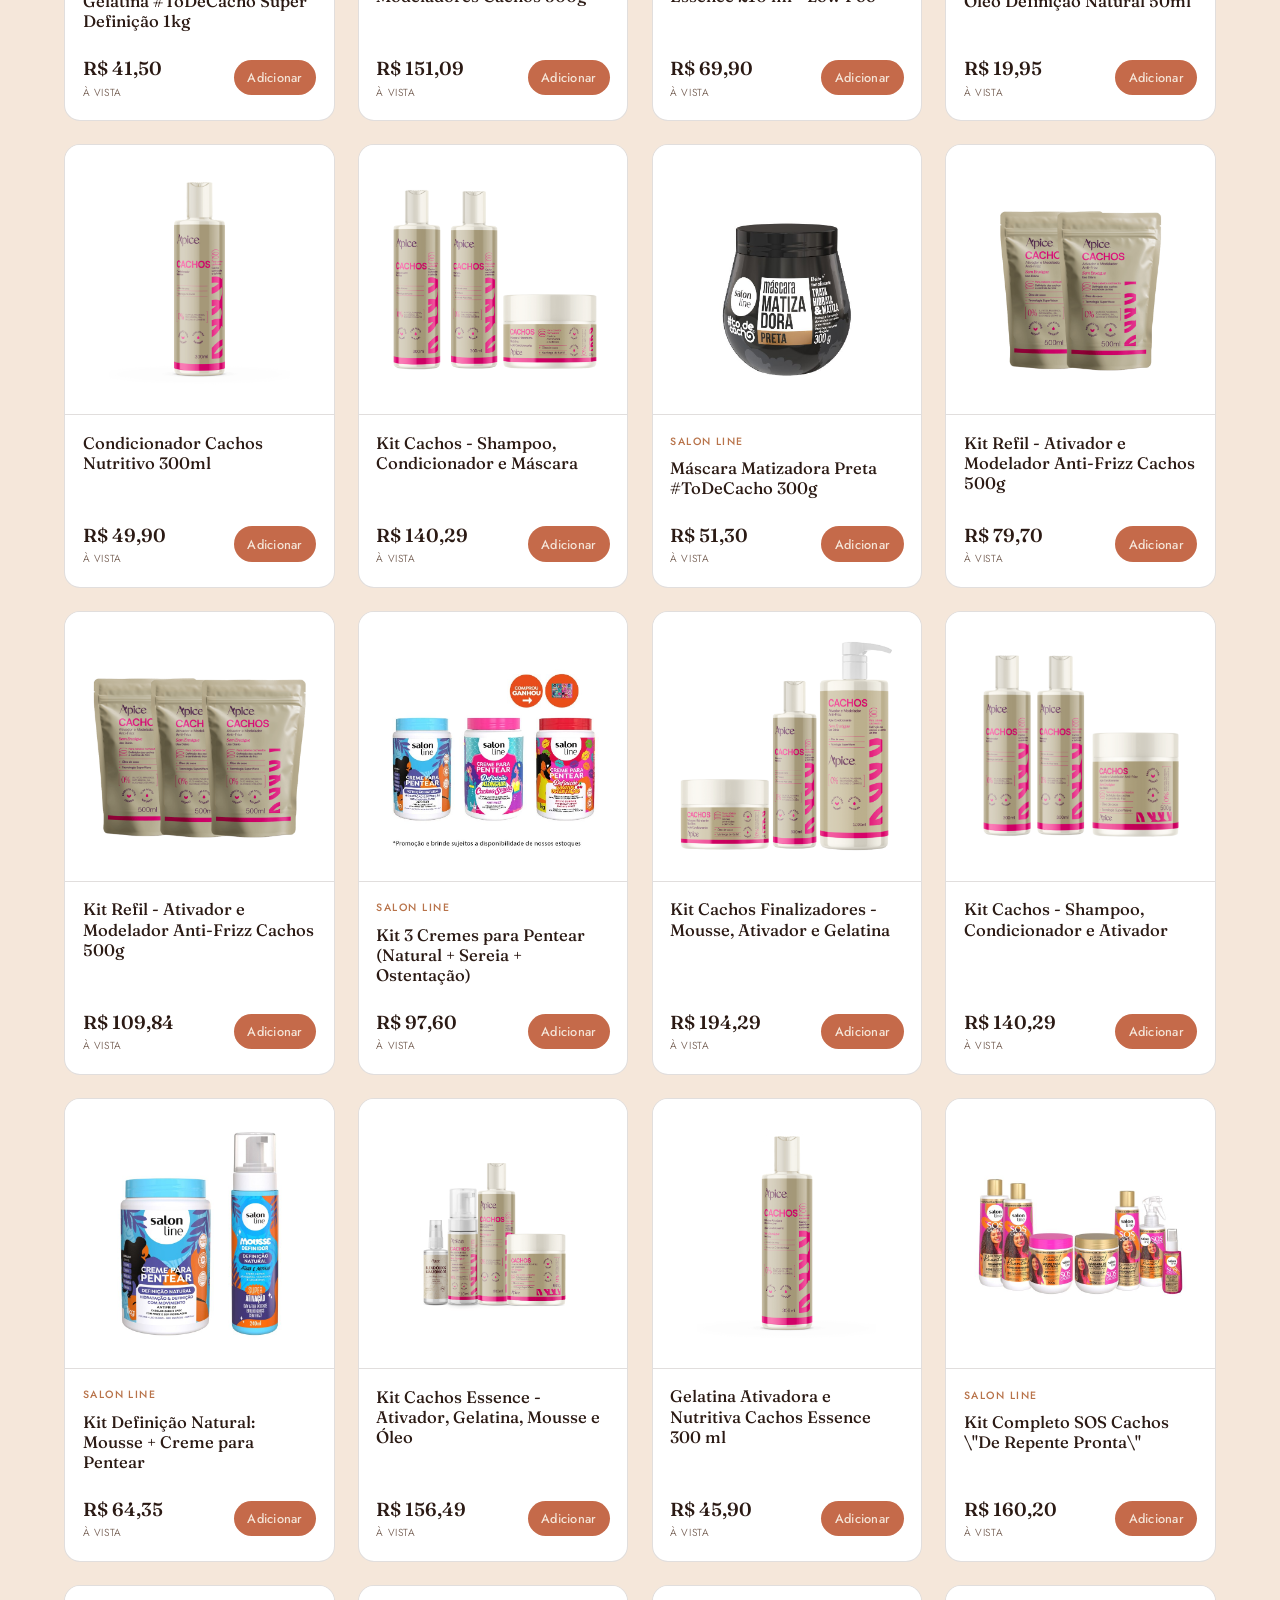
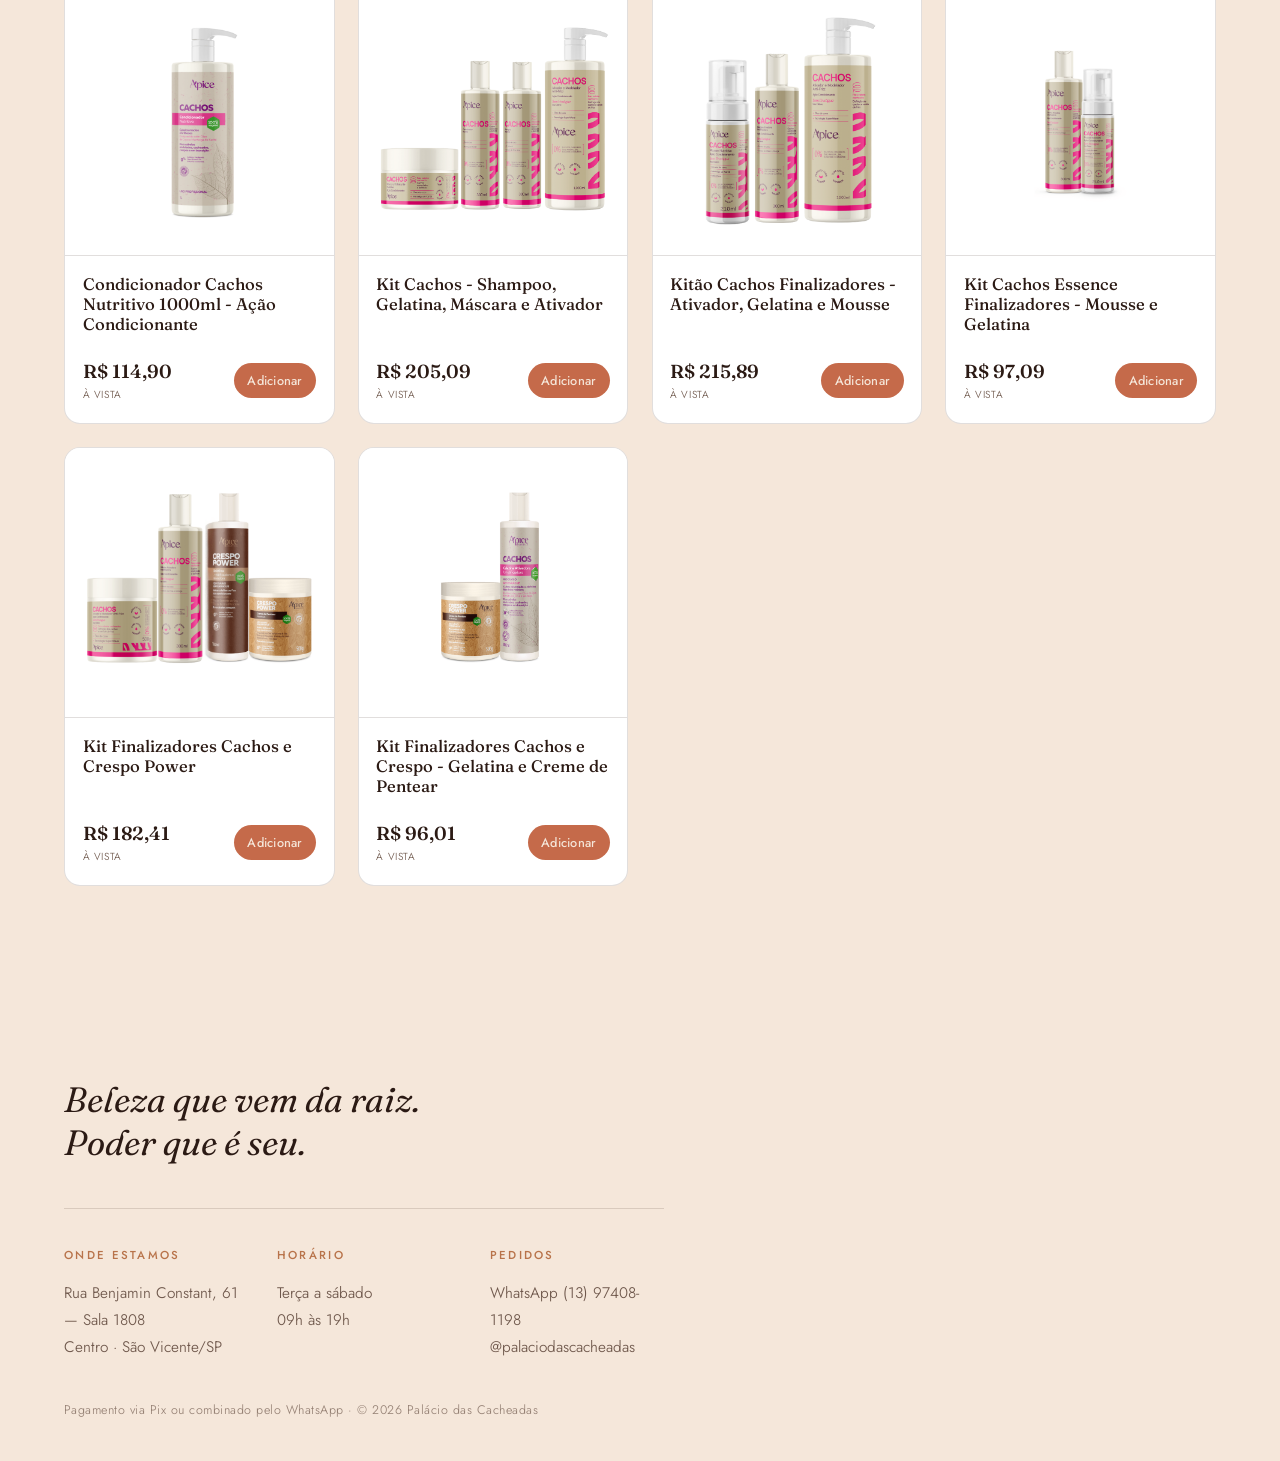
==== commit 4a3e3cc9: "Loja reel PINNED (sticky scroll): toca o video inteiro grudado, segura o ultimo frame, revela produt" ====
--- a/loja.html
+++ b/loja.html
@@ -11,7 +11,7 @@
 <link rel="preconnect" href="https://fonts.gstatic.com" crossorigin />
 <link href="https://fonts.googleapis.com/css2?family=Fraunces:ital,opsz,wght@0,9..144,300..600;1,9..144,400..600&family=Jost:wght@300..500&display=swap" rel="stylesheet" />
 <link rel="stylesheet" href="css/styles.css?v=7" />
-<link rel="stylesheet" href="css/loja.css?v=8" />
+<link rel="stylesheet" href="css/loja.css?v=9" />
 </head>
 <body class="shop-body">
 
@@ -40,10 +40,6 @@
 
   <!-- LINHA EXCLUSIVA (marca própria) -->
   <section class="linha" id="linha">
-    <figure class="linha-reel" data-rise aria-label="Linha Palácio das Cacheadas — os produtos em movimento">
-      <img class="linha-reel__poster" data-reel-fallback src="assets/loja/linha-reel/r_001.jpg?v=1" alt="Linha exclusiva Palácio das Cacheadas em movimento" loading="lazy" />
-      <canvas class="linha-reel__canvas" data-reel-canvas aria-hidden="true"></canvas>
-    </figure>
     <div class="linha-banner" data-rise>
       <img class="linha-banner__bg" src="assets/loja/linha-banner.jpg?v=2" alt="" loading="lazy" />
       <div class="linha-banner__text">
@@ -51,6 +47,15 @@
         <h2 class="display">Linha <em>Palácio das Cacheadas</em></h2>
         <p class="lead">Tratamento próprio para cabelos cacheados e crespos — do shampoo ao óleo finalizador, com pacotes de cronograma e definição.</p>
         <a href="#linha-grid" class="btn btn--solid">Ver a linha</a>
+      </div>
+    </div>
+    <!-- reel cinematográfica PINNED: gruda no centro, scroll toca o vídeo inteiro, segura o último frame, então revela os produtos -->
+    <div class="linha-reel-track" data-reel-track aria-label="Linha Palácio das Cacheadas — os produtos em movimento">
+      <div class="linha-reel-sticky">
+        <figure class="linha-reel">
+          <img class="linha-reel__poster" data-reel-fallback src="assets/loja/linha-reel/r_001.jpg?v=1" alt="Linha exclusiva Palácio das Cacheadas em movimento" loading="lazy" />
+          <canvas class="linha-reel__canvas" data-reel-canvas aria-hidden="true"></canvas>
+        </figure>
       </div>
     </div>
     <ul class="shop-grid" data-grid-linha id="linha-grid"></ul>
@@ -99,6 +104,6 @@
 
 <script src="js/loja-data.js?v=1"></script>
 <script src="js/loja-linha.js?v=2"></script>
-<script src="js/loja.js?v=3"></script>
+<script src="js/loja.js?v=4"></script>
 </body>
 </html>
--- a/css/loja.css
+++ b/css/loja.css
@@ -92,15 +92,15 @@
 .linha-banner__text .display{font-size:clamp(1.7rem,4vw,3.2rem);color:var(--espresso);max-width:13ch}
 .linha-banner__text .display em{font-style:italic;color:var(--terracota)}
 .linha-banner__text .lead{max-width:42ch;margin:.7rem 0 1.5rem;color:var(--ink-soft)}
-/* reel cinematográfica: vídeo dos produtos scrubbado no scroll, frame 16:9 inteiro (na íntegra) */
-.linha-reel{position:relative;width:100%;aspect-ratio:16/9;border-radius:18px;overflow:hidden;margin-bottom:clamp(1.4rem,3vw,2.4rem);box-shadow:0 22px 54px rgba(43,26,20,.18);background:var(--creme-2)}
+/* reel cinematográfica PINNED: gruda no centro, scroll toca o vídeo inteiro (na íntegra) + segura o último frame, então revela os produtos */
+.linha-reel-track{position:relative;height:300vh}            /* distância de scroll p/ tocar + segurar */
+.linha-reel-sticky{position:sticky;top:0;height:100vh;display:flex;align-items:center}
+.linha-reel{position:relative;width:100%;aspect-ratio:16/9;border-radius:18px;overflow:hidden;box-shadow:0 26px 60px rgba(43,26,20,.20);background:var(--creme-2)}
 .linha-reel__poster,.linha-reel__canvas{position:absolute;inset:0;width:100%;height:100%;object-fit:cover;display:block}
 .linha-reel__canvas{z-index:1}
-@media (max-width:560px){
-  .linha-banner{display:block;min-height:0;overflow:visible;box-shadow:none}
-  .linha-banner__bg{position:static;height:200px;border-radius:16px;box-shadow:0 14px 34px rgba(43,26,20,.16)}
-  .linha-banner::before{display:none}
-  .linha-banner__text{padding:1.3rem 0 0;max-width:100%}
+@media (max-width:900px){
+  .linha-banner{display:none}            /* no mobile/tablet o reel é o abre-alas; banner estático sai */
+  .linha-reel-track{height:240vh}        /* menos scroll no mobile */
 }
 .mais{margin-top:1rem}
 
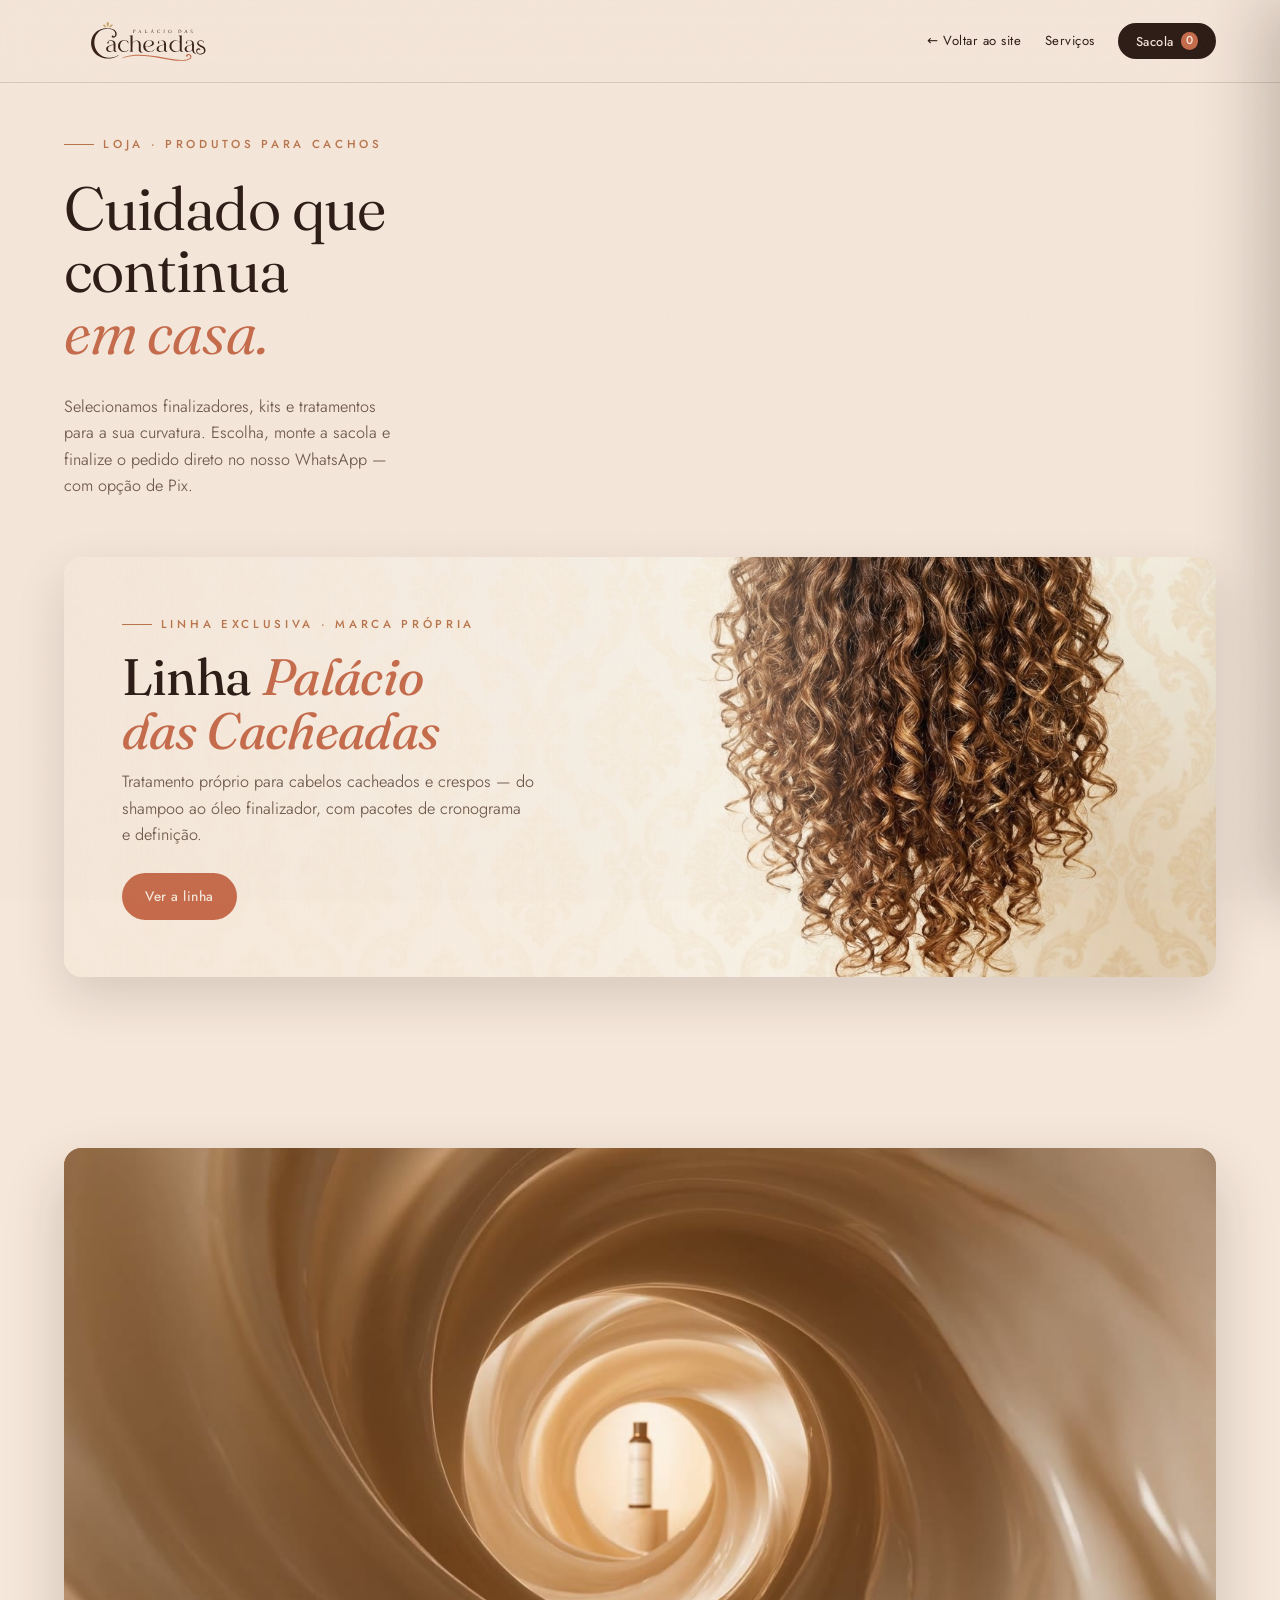
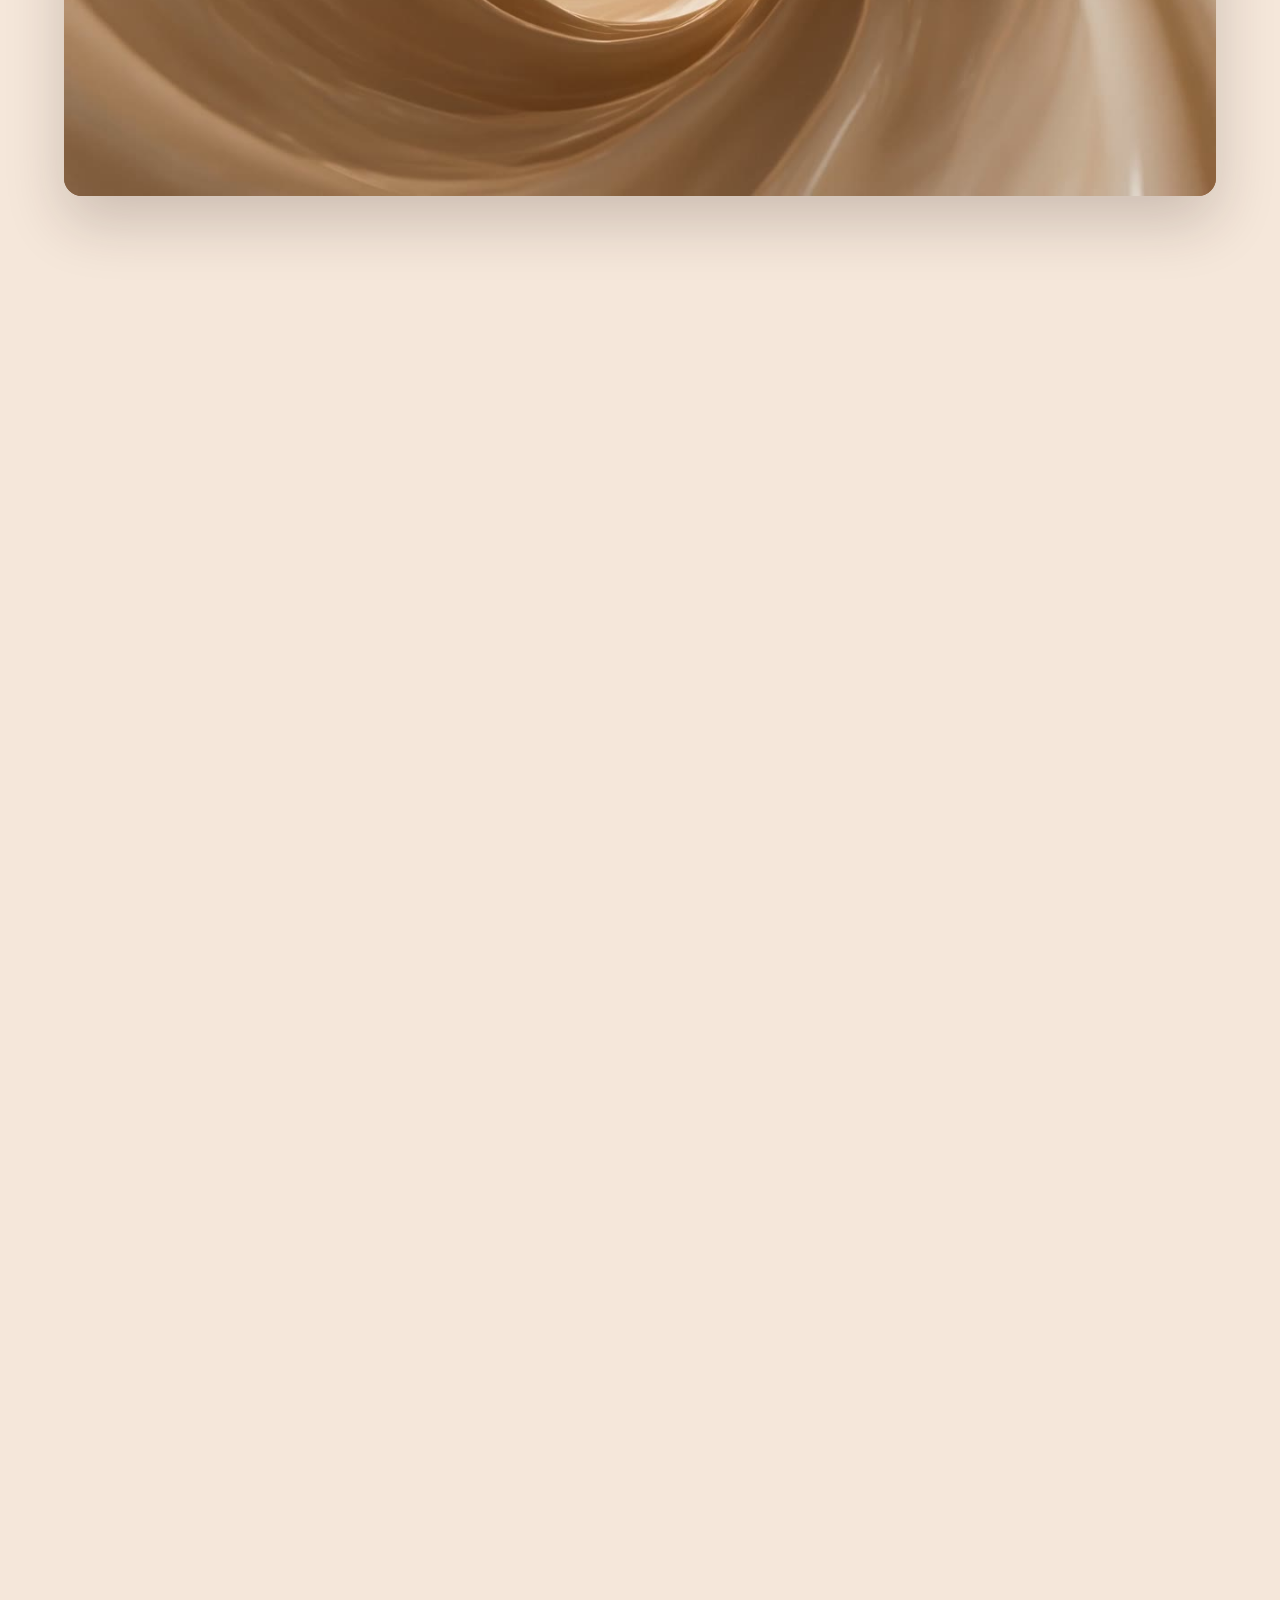
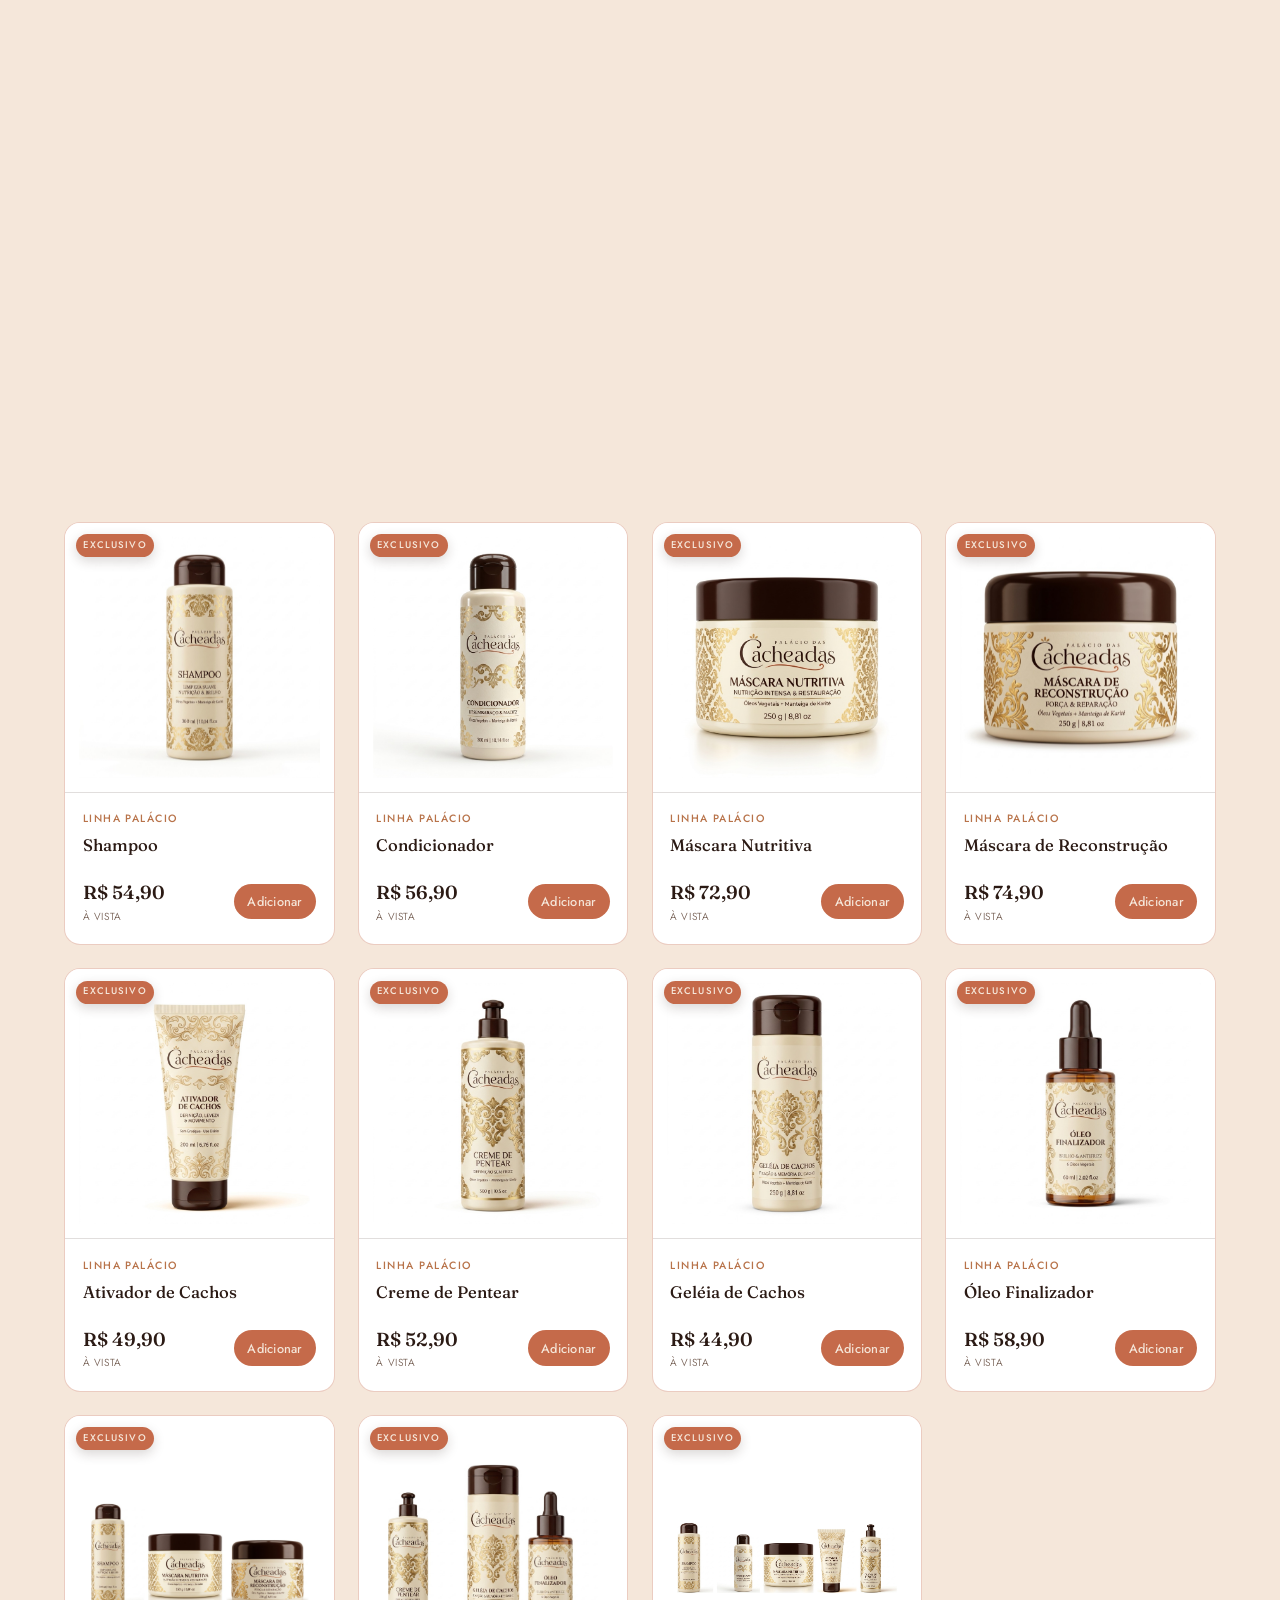
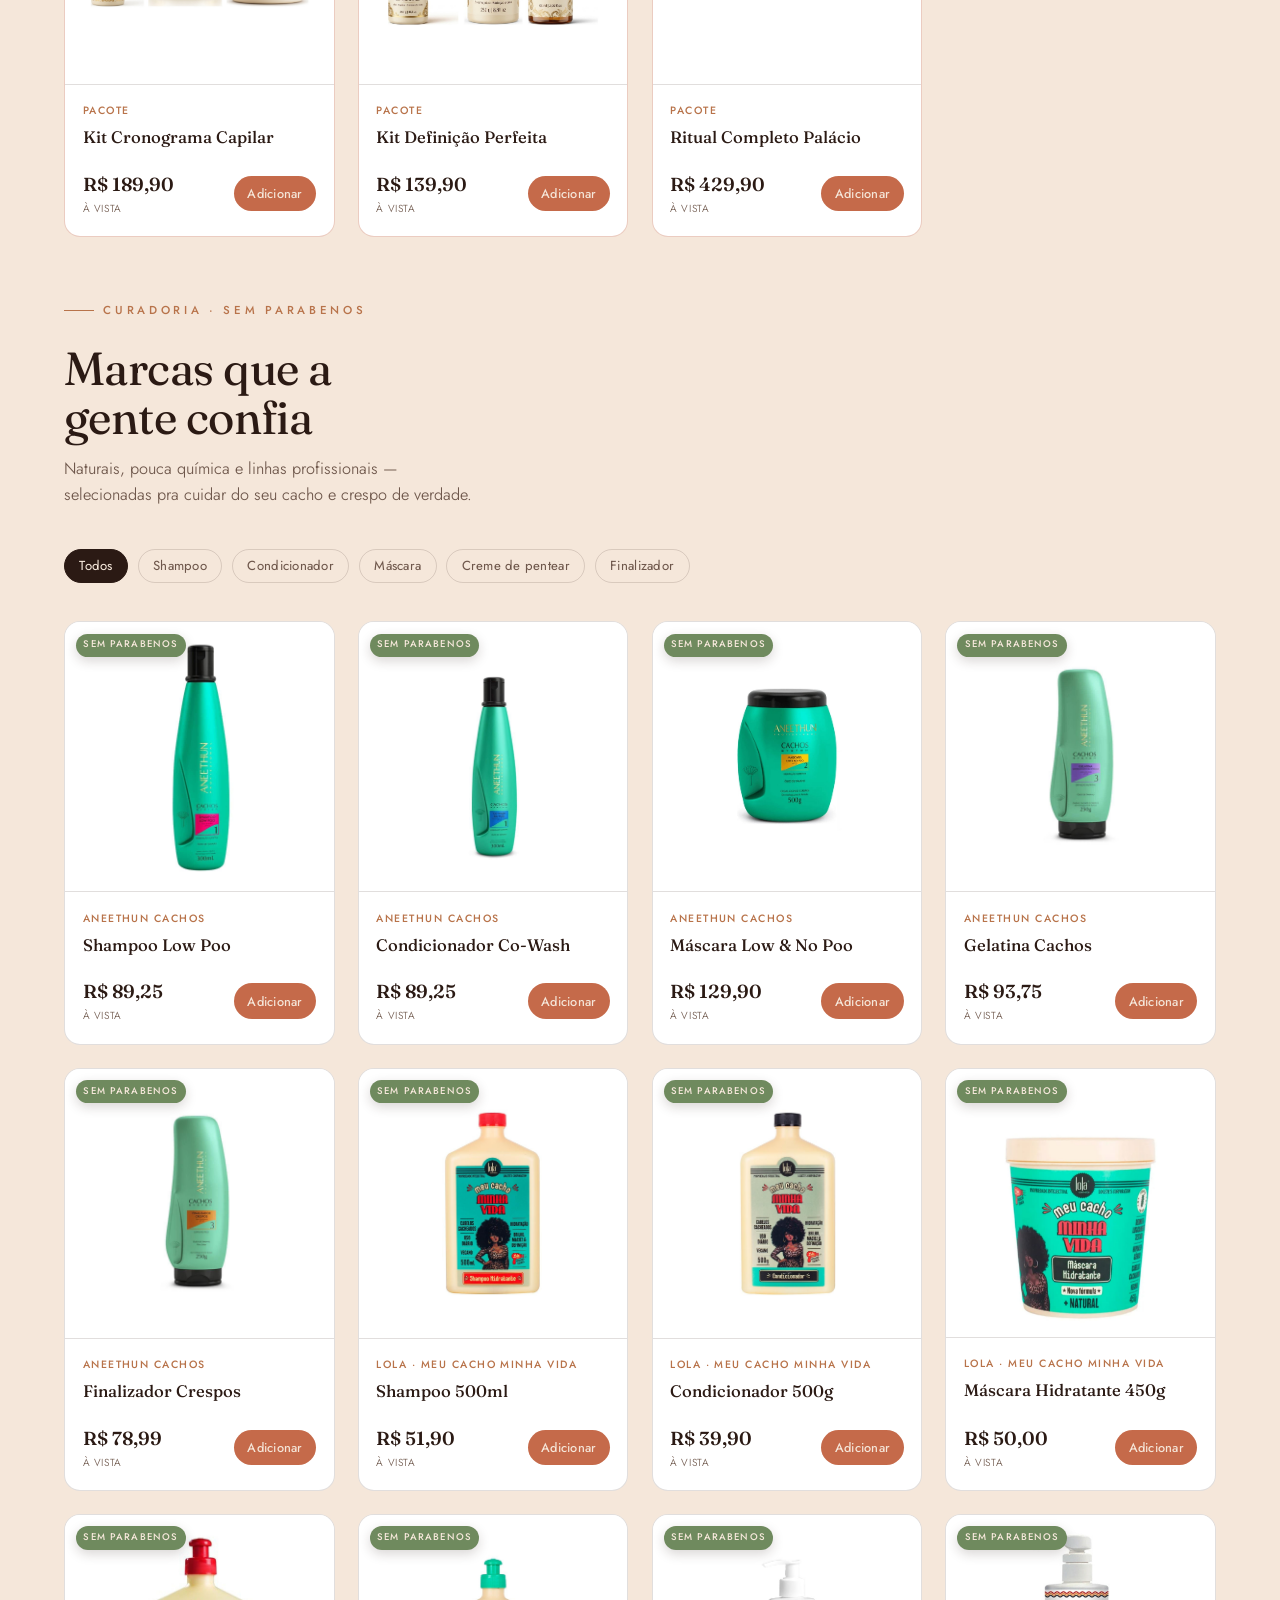
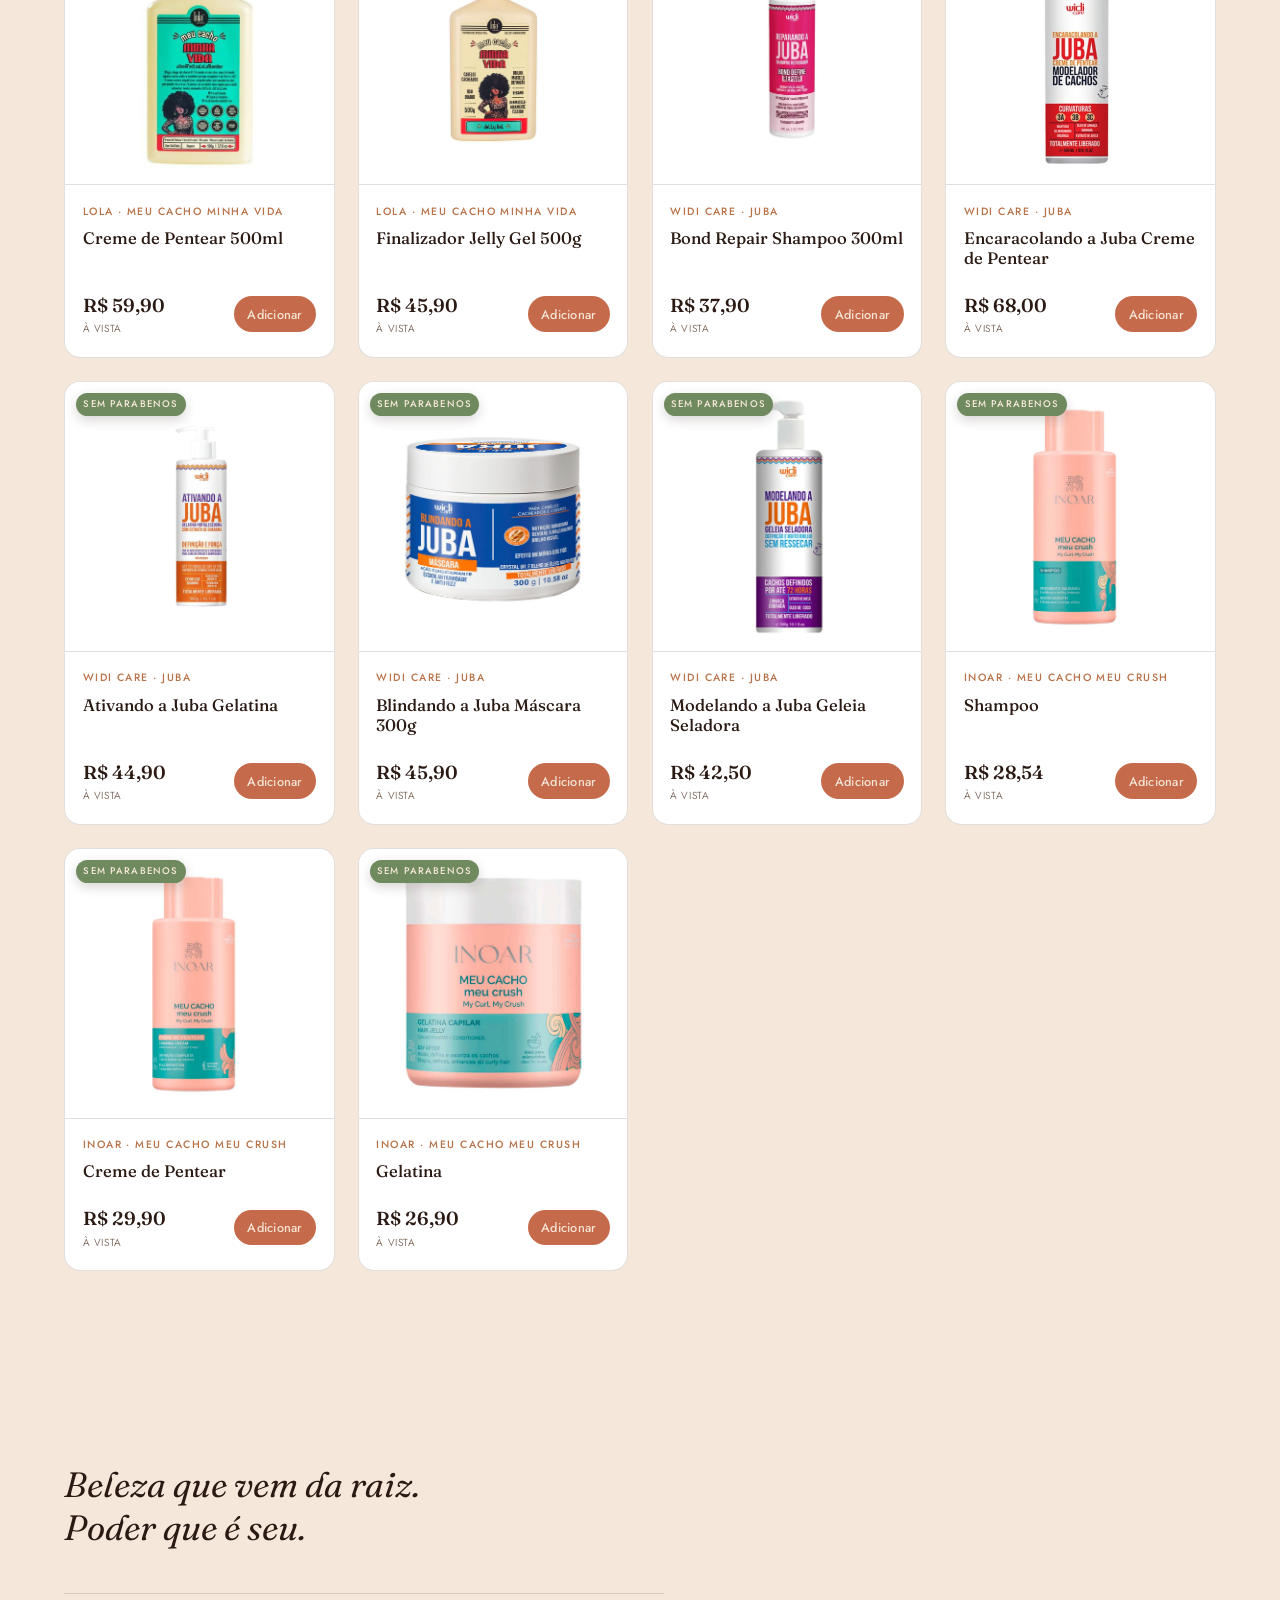
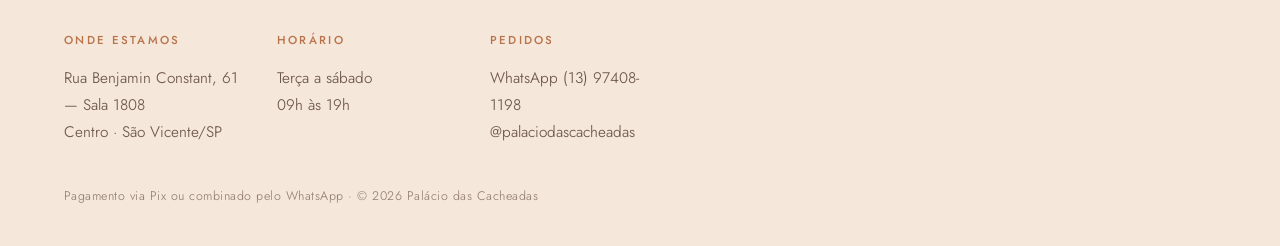
==== commit 81e107fa: "Loja: curadoria sem parabenos (18 produtos reais) no lugar das outras marcas Co-Authored-By: Claude " ====
--- a/loja.html
+++ b/loja.html
@@ -11,7 +11,7 @@
 <link rel="preconnect" href="https://fonts.gstatic.com" crossorigin />
 <link href="https://fonts.googleapis.com/css2?family=Fraunces:ital,opsz,wght@0,9..144,300..600;1,9..144,400..600&family=Jost:wght@300..500&display=swap" rel="stylesheet" />
 <link rel="stylesheet" href="css/styles.css?v=7" />
-<link rel="stylesheet" href="css/loja.css?v=9" />
+<link rel="stylesheet" href="css/loja.css?v=11" />
 </head>
 <body class="shop-body">
 
@@ -64,8 +64,9 @@
   <!-- MAIS PRODUTOS (outras marcas) -->
   <section class="mais" id="catalogo">
     <div class="section-head" data-rise>
-      <p class="kicker">Mais produtos</p>
-      <h2 class="display">Outras marcas para cachos</h2>
+      <p class="kicker">Curadoria · sem parabenos</p>
+      <h2 class="display">Marcas que a gente confia</h2>
+      <p class="lead">Naturais, pouca química e linhas profissionais — selecionadas pra cuidar do seu cacho e crespo de verdade.</p>
     </div>
     <div class="shop-filters" data-filters aria-label="Filtrar por categoria"></div>
     <ul class="shop-grid" data-grid></ul>
@@ -102,8 +103,8 @@
   </div>
 </aside>
 
-<script src="js/loja-data.js?v=1"></script>
+<script src="js/loja-data.js?v=2"></script>
 <script src="js/loja-linha.js?v=2"></script>
-<script src="js/loja.js?v=4"></script>
+<script src="js/loja.js?v=5"></script>
 </body>
 </html>
--- a/css/styles.css
+++ b/css/styles.css
@@ -32,7 +32,7 @@
 .brandmark::before{content:"";position:absolute;inset:-50% -16%;z-index:-1;pointer-events:none;background:radial-gradient(58% 62% at 45% 52%,var(--creme) 0%,var(--creme) 42%,rgba(245,231,218,0) 80%);opacity:calc(1 - var(--introp,0))}
 .brandmark img{width:100%;height:auto;display:block;filter:drop-shadow(0 14px 36px rgba(43,26,20,.20));transition:filter .3s}
 .brandmark.docked img{filter:none}
-.intro{height:100vh;display:flex;align-items:flex-end;justify-content:center;padding-bottom:7vh;pointer-events:none}
+.intro{height:100svh;display:flex;align-items:flex-end;justify-content:center;padding-bottom:7vh;pointer-events:none}
 .intro__hint{display:flex;flex-direction:column;align-items:center;gap:.7em;font-size:.72rem;font-weight:460;letter-spacing:.3em;text-transform:uppercase;color:var(--cobre)}
 .intro__hint::after{content:"";width:1px;height:30px;background:linear-gradient(var(--cobre),transparent);animation:hintpulse 1.8s var(--e1) infinite}
 @keyframes hintpulse{0%,100%{opacity:.3;transform:scaleY(.7)}50%{opacity:1;transform:scaleY(1)}}
--- a/css/loja.css
+++ b/css/loja.css
@@ -101,12 +101,14 @@
 @media (max-width:900px){
   .linha-banner{display:none}            /* no mobile/tablet o reel é o abre-alas; banner estático sai */
   .linha-reel-track{height:240vh}        /* menos scroll no mobile */
+  .linha-reel{aspect-ratio:auto;height:82vh;width:100vw;margin-inline:calc(50% - 50vw);border-radius:0}  /* full-bleed: preenche a tela edge-to-edge (corta menos que portrait estreito) — mata o espaço vazio */
 }
 .mais{margin-top:1rem}
 
 /* badge "Exclusivo" */
 .card,.card__media{position:relative}
 .card__badge{position:absolute;top:.7rem;left:.7rem;z-index:2;background:var(--terracota);color:var(--creme);font-size:.6rem;font-weight:500;letter-spacing:.12em;text-transform:uppercase;padding:.4em .75em;border-radius:100px;box-shadow:0 4px 12px rgba(43,26,20,.18)}
+.card__badge--clean{background:#6f8a5e}  /* curadoria sem parabenos — verde natural (distingue do terracota Exclusivo) */
 .card--excl{border-color:rgba(197,106,74,.34)}
 
 @media (max-width:560px){
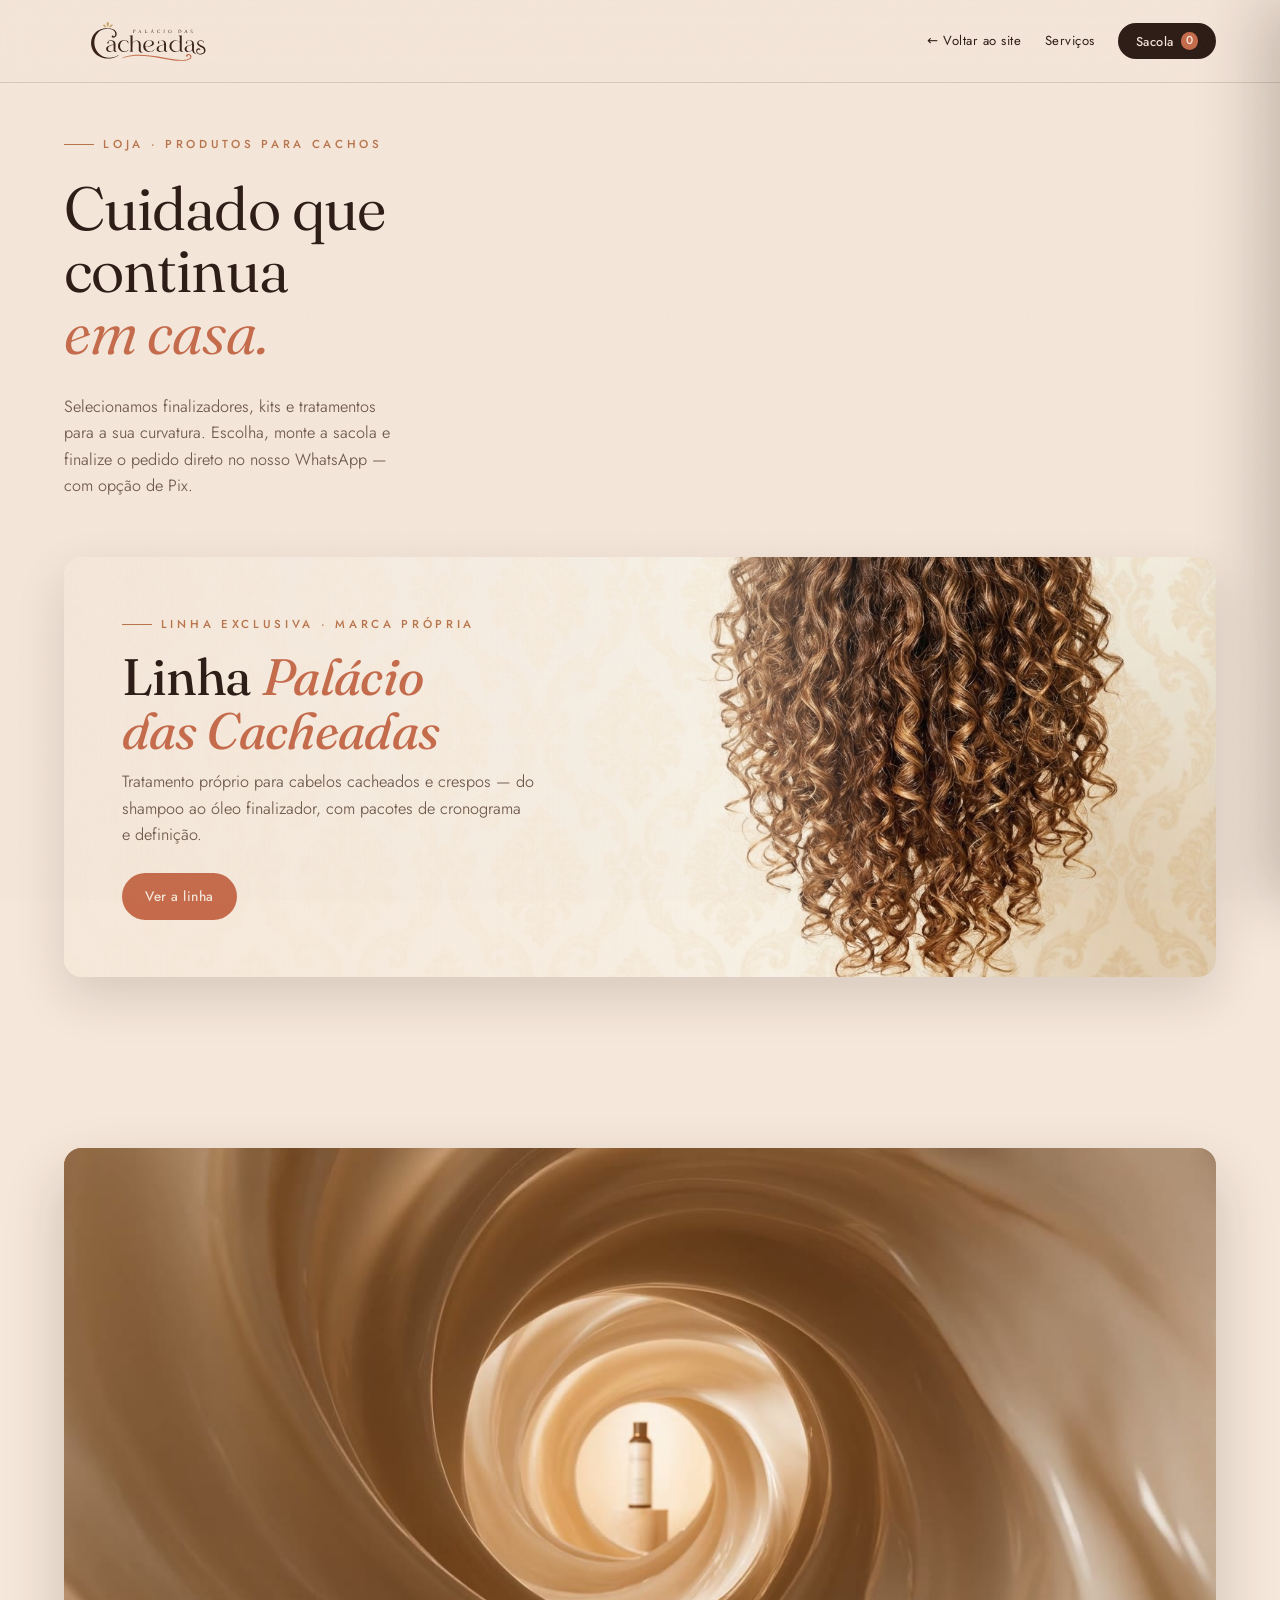
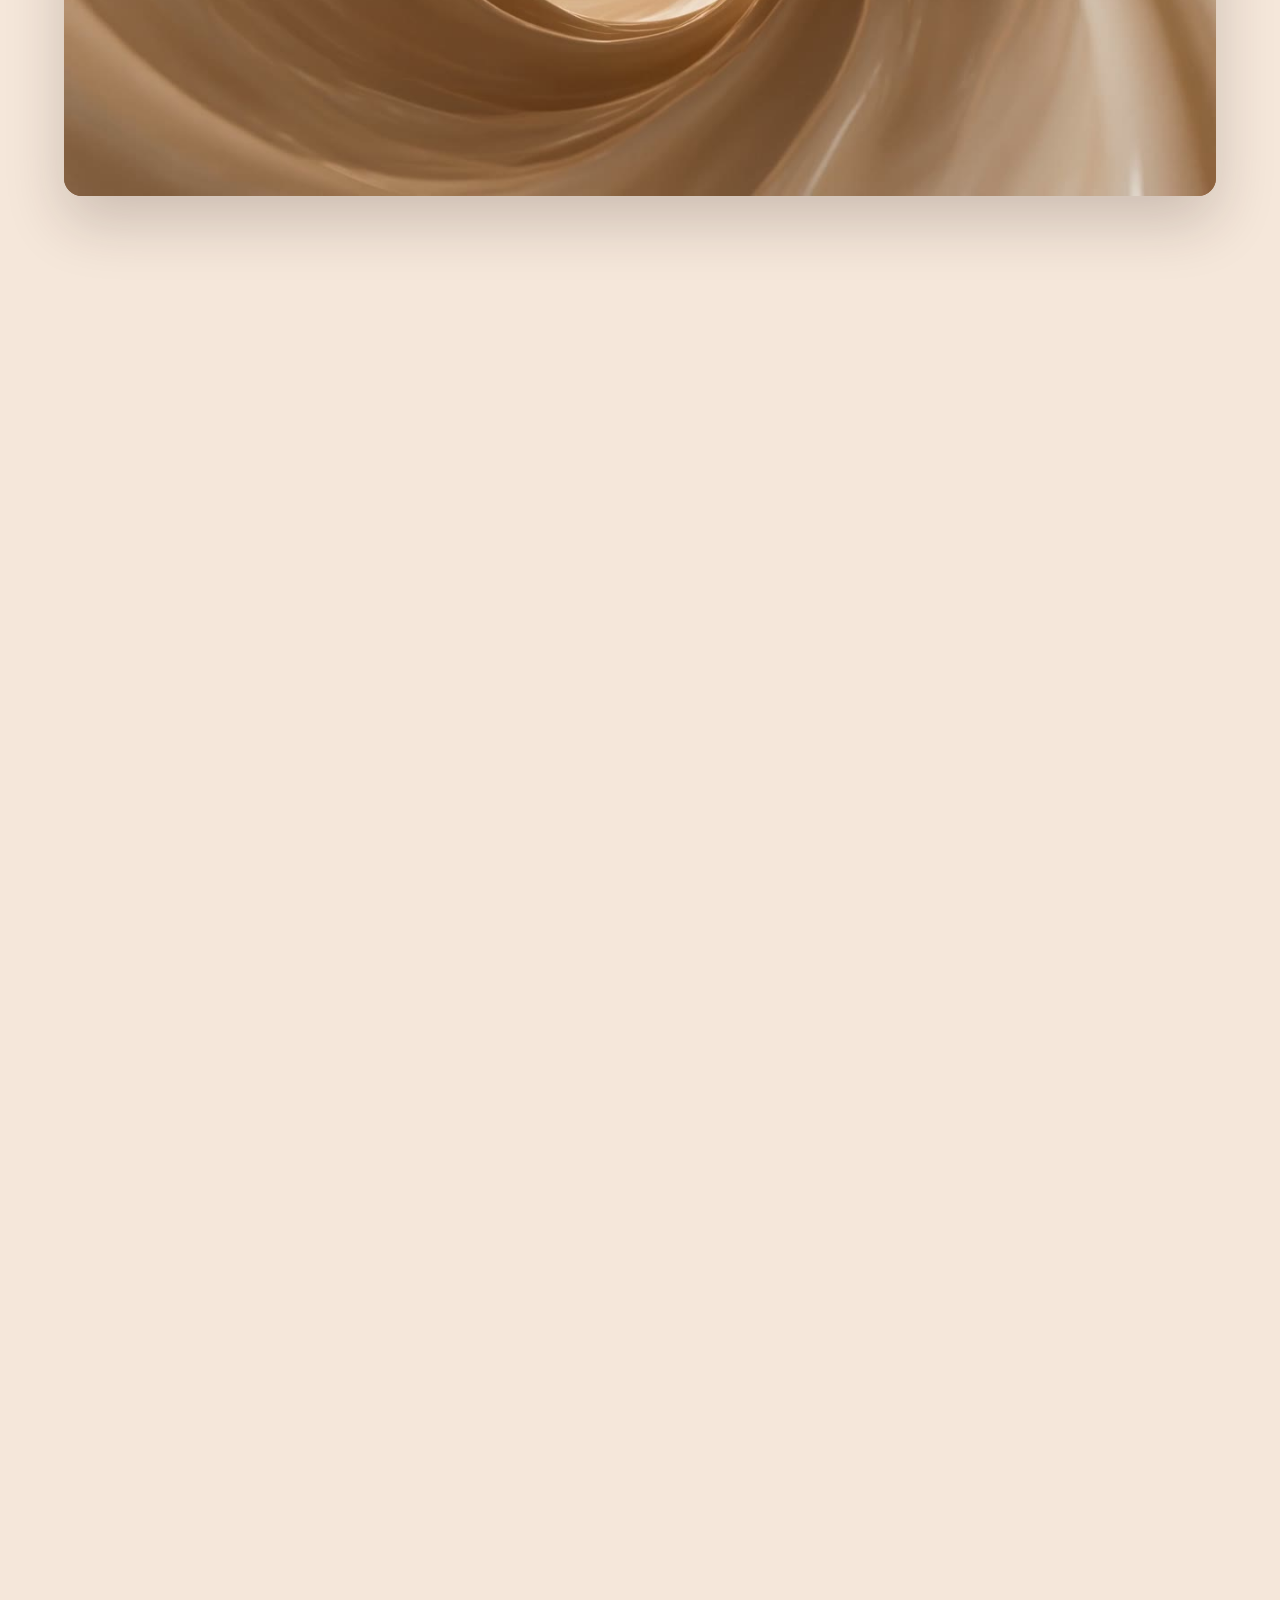
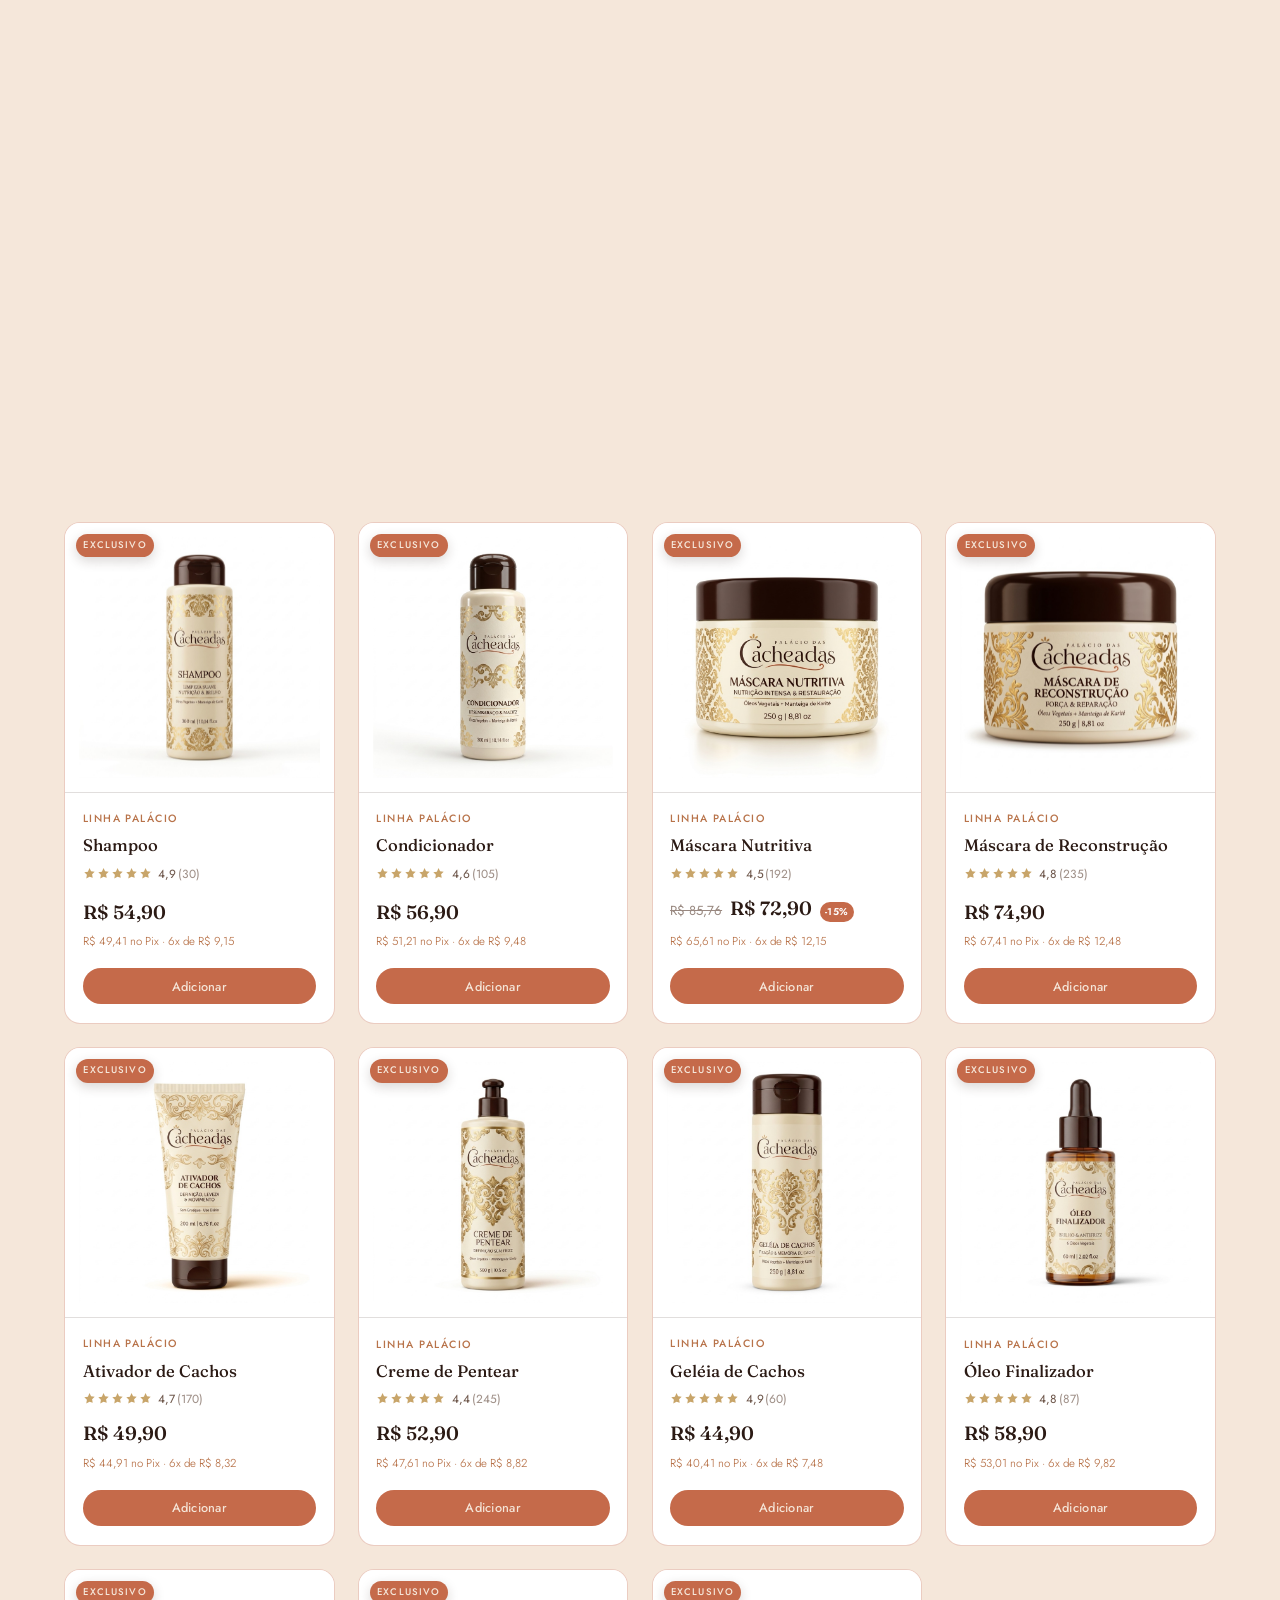
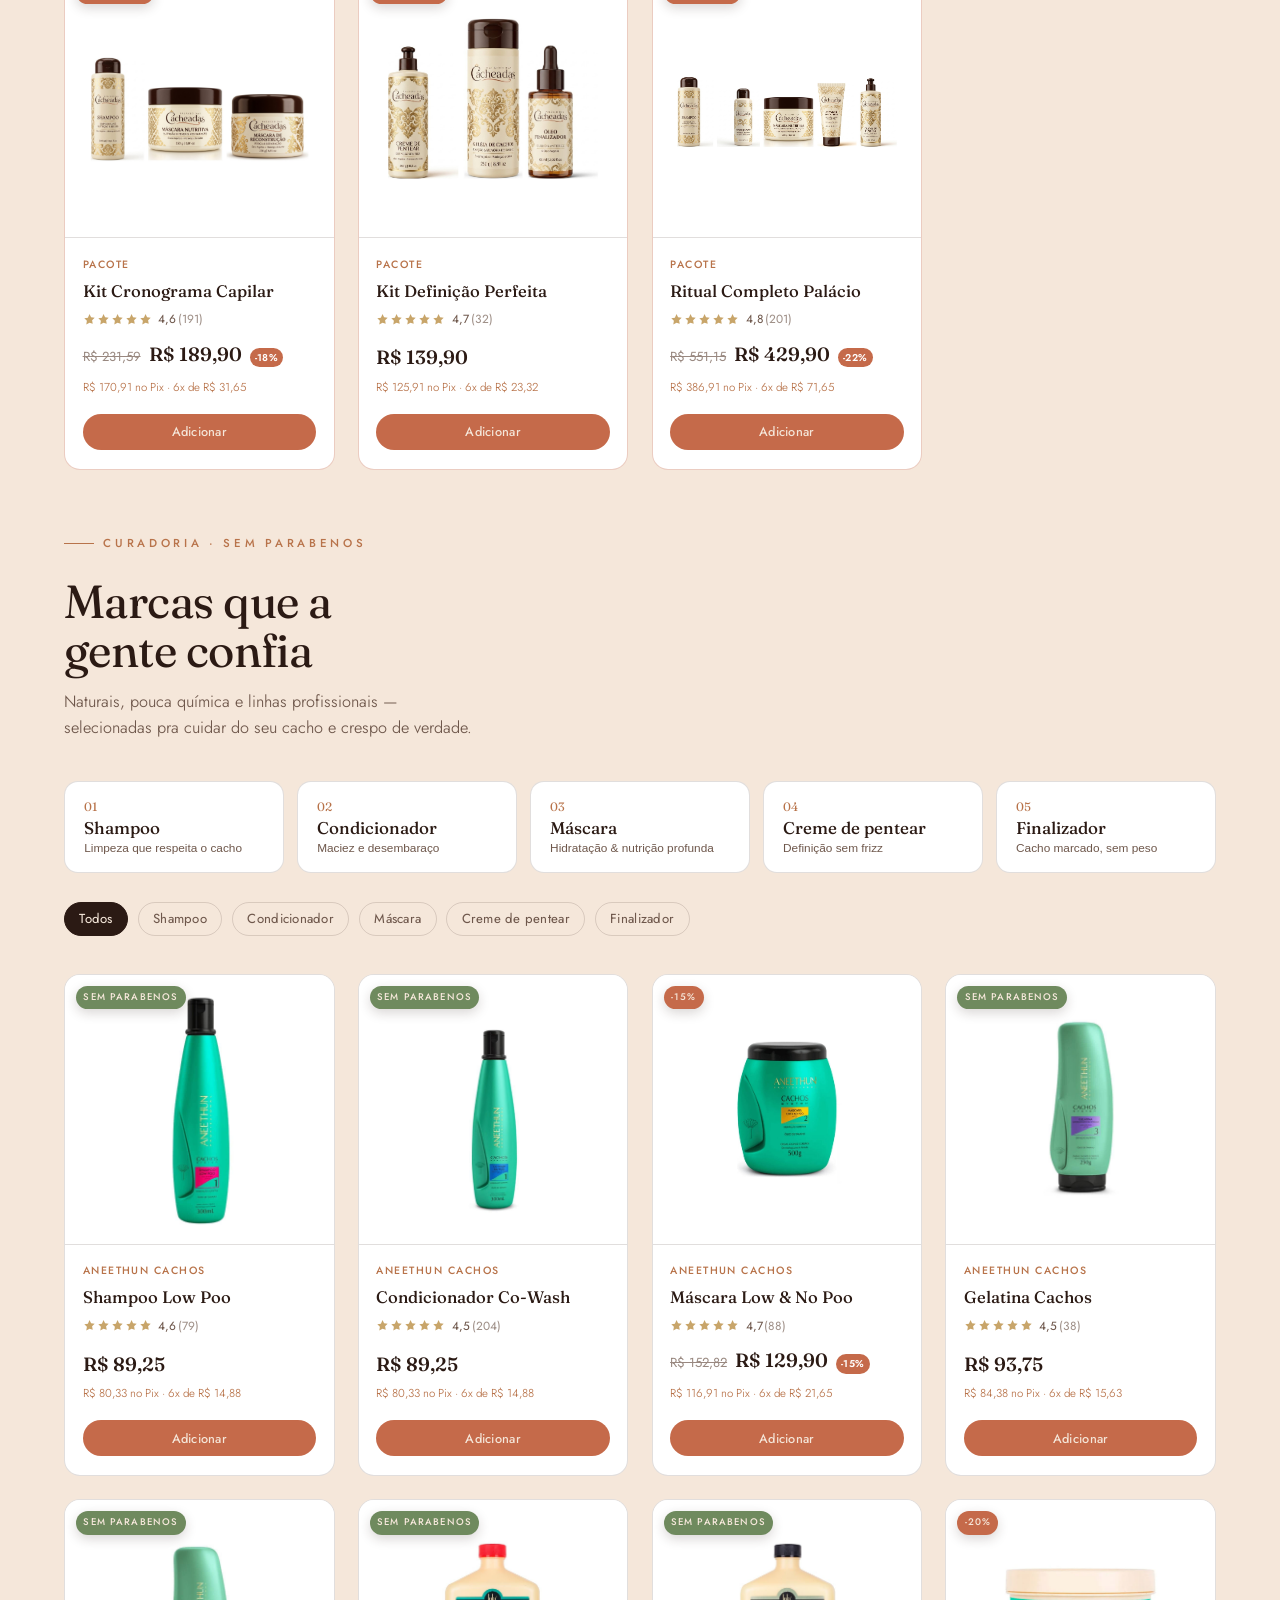
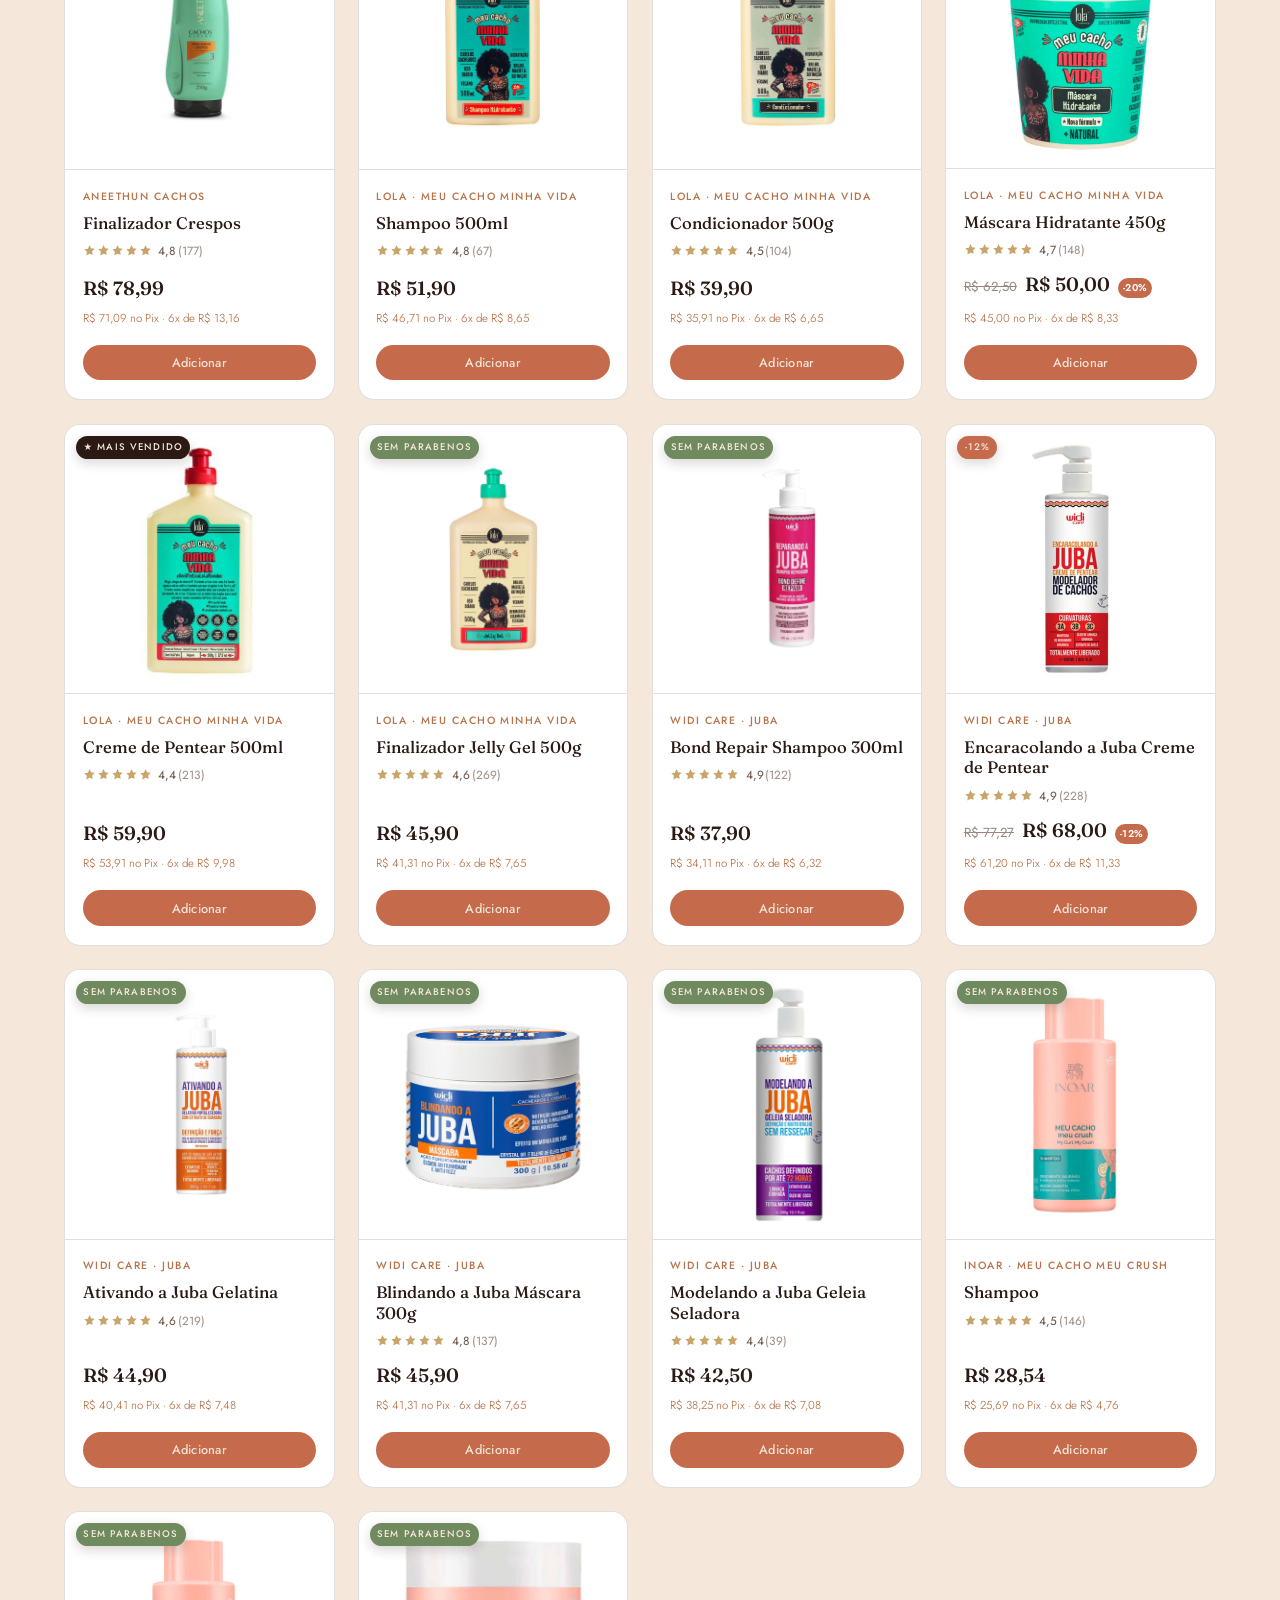
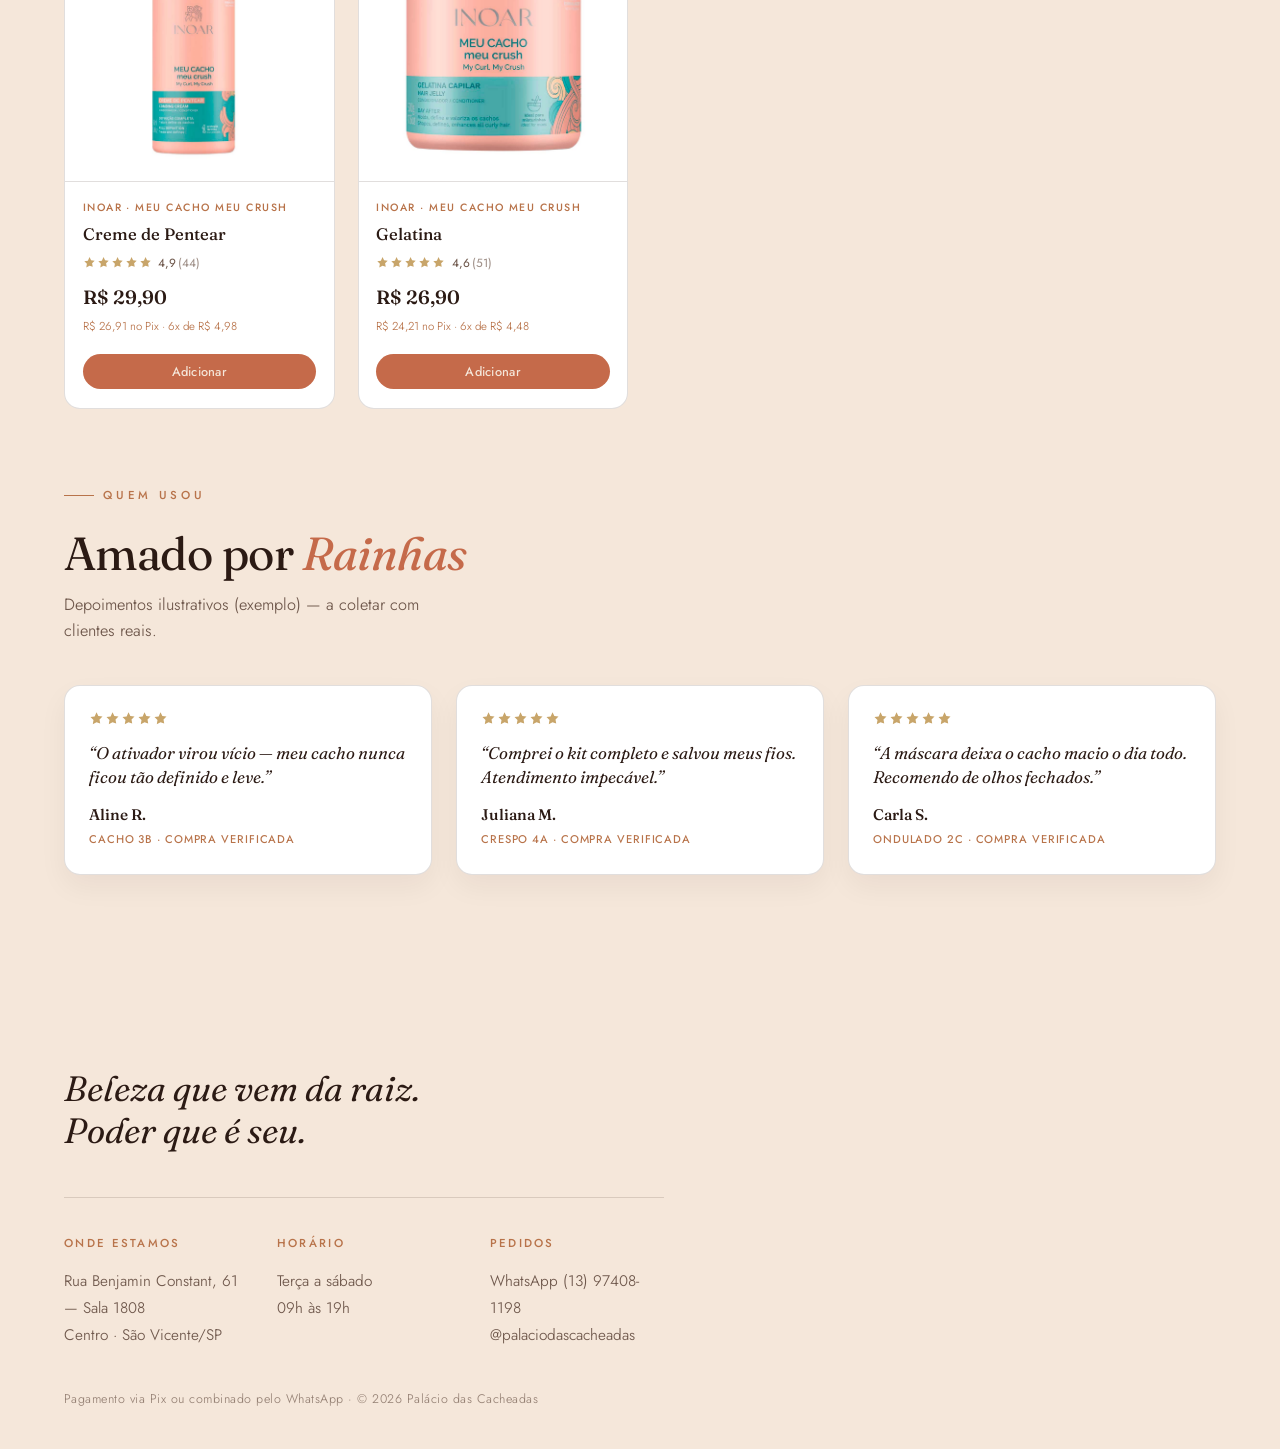
==== commit d1c0ee38: "Loja turbinada + apresentacao do ecossistema digital Loja: modal de produto, avaliacoes (estrelas+nº" ====
--- a/loja.html
+++ b/loja.html
@@ -11,7 +11,7 @@
 <link rel="preconnect" href="https://fonts.gstatic.com" crossorigin />
 <link href="https://fonts.googleapis.com/css2?family=Fraunces:ital,opsz,wght@0,9..144,300..600;1,9..144,400..600&family=Jost:wght@300..500&display=swap" rel="stylesheet" />
 <link rel="stylesheet" href="css/styles.css?v=7" />
-<link rel="stylesheet" href="css/loja.css?v=11" />
+<link rel="stylesheet" href="css/loja.css?v=13" />
 </head>
 <body class="shop-body">
 
@@ -68,9 +68,20 @@
       <h2 class="display">Marcas que a gente confia</h2>
       <p class="lead">Naturais, pouca química e linhas profissionais — selecionadas pra cuidar do seu cacho e crespo de verdade.</p>
     </div>
+    <div class="catcards" data-catcards aria-label="Categorias"></div>
     <div class="shop-filters" data-filters aria-label="Filtrar por categoria"></div>
     <ul class="shop-grid" data-grid></ul>
     <p class="shop-empty" data-empty hidden>Nenhum produto nesta categoria.</p>
+  </section>
+
+  <!-- reviews (ilustrativas) -->
+  <section class="reviews" id="avaliacoes">
+    <div class="section-head" data-rise>
+      <p class="kicker">Quem usou</p>
+      <h2 class="display">Amado por <em>Rainhas</em></h2>
+      <p class="lead">Depoimentos ilustrativos (exemplo) — a coletar com clientes reais.</p>
+    </div>
+    <div class="reviews__grid" data-reviews-grid></div>
   </section>
 
 </main>
@@ -97,14 +108,27 @@
   <ul class="cart__items" data-cart-items></ul>
   <p class="cart__empty" data-cart-empty>Sua sacola está vazia.<br /><span>Adicione produtos para continuar.</span></p>
   <div class="cart__foot" data-cart-foot hidden>
+    <div class="cart__ship" data-cart-ship hidden></div>
+    <div class="cart__lines">
+      <div class="cart__line"><span>Subtotal</span><b data-cart-sub>R$ 0,00</b></div>
+      <div class="cart__line"><span>Frete</span><b data-cart-frete>—</b></div>
+    </div>
     <div class="cart__total"><span>Total</span><strong data-cart-total>R$ 0,00</strong></div>
     <a class="btn btn--solid cart__checkout" data-cart-checkout target="_blank" rel="noopener">Finalizar no WhatsApp</a>
-    <p class="cart__note">Você confirma o pedido e o pagamento (Pix) com a gente no WhatsApp.</p>
+    <p class="cart__note">Você confirma o pedido e o pagamento (Pix) com a gente no WhatsApp. <span class="cart__ilus">Frete e condições ilustrativos (exemplo).</span></p>
   </div>
 </aside>
 
+<!-- modal de produto (quick-view) -->
+<div class="pmodal" data-pmodal hidden aria-hidden="true" role="dialog" aria-modal="true" aria-label="Detalhes do produto">
+  <div class="pmodal__card" data-pmodal-card></div>
+</div>
+
+<!-- toasts -->
+<div class="toasts" data-toasts aria-live="polite"></div>
+
 <script src="js/loja-data.js?v=2"></script>
 <script src="js/loja-linha.js?v=2"></script>
-<script src="js/loja.js?v=5"></script>
+<script src="js/loja.js?v=7"></script>
 </body>
 </html>
--- a/css/styles.css
+++ b/css/styles.css
@@ -179,12 +179,20 @@
 
 /* ---------- responsivo ---------- */
 @media (max-width:900px){
-  /* intro: cacho escuro confinado à DIREITA (creme à esquerda p/ o logo, sem sobrepor); ao rolar (--introp 0→1) desliza e some */
-  .curl-stage{left:auto;width:62%;opacity:calc(.82 - var(--introp,0) * .68);transform:translateX(calc(var(--introp,0) * 92%));transform-origin:right center;will-change:transform,opacity}
+  /* intro DISCRETO no mobile: estados fixos + TRANSIÇÕES CSS (compositor) — sincronia nativa, fim do "outro fps". O JS só liga a classe .intro-done ao cruzar o limiar de scroll. */
+  .curl-stage{left:auto;width:62%;opacity:.82;transform:translateX(0);transform-origin:right center;will-change:transform,opacity;transition:transform .8s cubic-bezier(.4,0,.2,1),opacity .8s ease}
+  body.intro-done .curl-stage{transform:translateX(98%);opacity:.1}   /* cacho desliza pra direita + some */
   .curl-canvas,.curl-fallback{object-position:72% center}
-  .brandmark{width:min(400px,60vw)}
-  .brandmark::before{display:none} /* respiro de creme só no desktop (sobre creme); mobile separa espacialmente */
-  .brandmark img{filter:none} /* sem drop-shadow no mobile — re-renderiza ao escalar = trancos */
+  .brandmark{width:min(400px,60vw);transform:translate(-50%,-50%) translateX(-12vw);transition:transform .6s cubic-bezier(.4,0,.2,1),opacity .45s ease;will-change:transform,opacity}  /* logo à esquerda no intro (livre do cacho) */
+  body.intro-done .brandmark{opacity:0;transform:translate(-50%,-50%) translateX(-12vw) scale(.72);pointer-events:none}   /* fade-out do logo grande */
+  body.has-intro .hdr .logo{visibility:visible;opacity:0;transition:opacity .5s ease .12s}     /* logo real do header: crossfade in */
+  body.has-intro.intro-done .hdr .logo{opacity:1}
+  body.has-intro .hdr .nav{transition:opacity .5s ease .1s}                                      /* nav/botões fade suave (via --navop 0→1) */
+  .brandmark::before{display:none}
+  .brandmark img{filter:none}
+  .intro__hint{transition:opacity .4s ease}
+  body.intro-done .intro__hint{opacity:0}                  /* some o "role para entrar" ao entrar */
+  .intro{height:82svh}                                     /* intro um pouco mais curta no mobile → conteúdo chega mais cedo após o logo sair */
   .col{width:100%;margin-left:0;padding-inline:var(--pad)}
   .nav a:not(.btn){display:none}
   .community .community__photo{margin-left:0;padding-inline:var(--pad);width:100%}
--- a/css/loja.css
+++ b/css/loja.css
@@ -101,7 +101,7 @@
 @media (max-width:900px){
   .linha-banner{display:none}            /* no mobile/tablet o reel é o abre-alas; banner estático sai */
   .linha-reel-track{height:240vh}        /* menos scroll no mobile */
-  .linha-reel{aspect-ratio:auto;height:82vh;width:100vw;margin-inline:calc(50% - 50vw);border-radius:0}  /* full-bleed: preenche a tela edge-to-edge (corta menos que portrait estreito) — mata o espaço vazio */
+  .linha-reel{aspect-ratio:auto;height:90vh;width:100vw;margin-inline:calc(50% - 50vw);border-radius:0}  /* full-bleed com o vídeo 9:16 NATIVO: preenche a tela, corte mínimo (vs. o corte pesado do 16:9) */
 }
 .mais{margin-top:1rem}
 
@@ -120,3 +120,93 @@
   .card__add{width:100%;text-align:center;padding:.7em 1em;font-size:.78rem}
   .linha{padding:1.1rem;border-radius:18px}
 }
+
+/* ====================================================================
+   DIFERENCIAIS — avaliações · de/por · Pix/parcelado · modal · reviews
+   · cards de categoria · toast · frete   (dados ILUSTRATIVOS)
+   ==================================================================== */
+
+/* estrelas */
+.stars{display:flex;align-items:center;gap:.4em}
+.stars__ic{display:inline-flex;gap:1px}
+.stars__ic svg{width:13px;height:13px;fill:var(--ouro)}
+.stars__n{font-size:.74rem;font-weight:420;color:var(--ink-soft)}
+.stars__n i{font-style:normal;opacity:.65;margin-left:.15em}
+
+/* preço de/por + Pix/parcelado */
+.price{display:flex;align-items:baseline;gap:.5em;flex-wrap:wrap}
+.price__now{font-family:var(--ff-display);font-weight:560;font-size:1.2rem;color:var(--espresso);line-height:1}
+.price__old{font-size:.82rem;color:var(--ink-soft);text-decoration:line-through;opacity:.7}
+.price__off{font-size:.62rem;font-weight:600;letter-spacing:.04em;color:#fff;background:var(--terracota);padding:.18em .5em;border-radius:100px}
+.price__pix{margin-top:.28rem;font-size:.72rem;font-weight:340;color:var(--cobre);line-height:1.3}
+
+/* card: botão full-width + "ver detalhes" no hover da imagem */
+.card__add{margin-top:.7rem;width:100%;text-align:center}
+.card__media{cursor:pointer}
+.card__quick{position:absolute;left:50%;bottom:.7rem;transform:translate(-50%,8px);z-index:2;background:rgba(43,26,20,.82);color:var(--creme);font-size:.64rem;font-weight:460;letter-spacing:.06em;text-transform:uppercase;padding:.45em .9em;border-radius:100px;opacity:0;transition:opacity .3s var(--e1),transform .3s var(--e1);pointer-events:none;white-space:nowrap}
+.card:hover .card__quick{opacity:1;transform:translate(-50%,0)}
+.card__title{cursor:pointer;transition:color .25s}
+.card__title:hover{color:var(--terracota)}
+.card__badge--off{background:var(--terracota)}
+.card__badge--best{background:var(--espresso)}
+
+/* cards de categoria */
+.catcards{display:grid;grid-template-columns:repeat(auto-fit,minmax(158px,1fr));gap:.8rem;margin-bottom:1.8rem}
+.catcard{display:flex;flex-direction:column;gap:.18rem;text-align:left;padding:1.05rem 1.2rem;border-radius:14px;border:1px solid var(--line);background:#fff;cursor:pointer;transition:transform .3s var(--e1),box-shadow .3s var(--e1),border-color .3s}
+.catcard:hover{transform:translateY(-3px);box-shadow:0 14px 30px rgba(43,26,20,.10);border-color:rgba(197,106,74,.4)}
+.catcard.is-active{border-color:var(--terracota);box-shadow:0 0 0 1.5px var(--terracota) inset}
+.catcard__idx{font-family:var(--ff-display);font-size:.76rem;color:var(--cobre)}
+.catcard__name{font-family:var(--ff-display);font-weight:480;font-size:1.06rem;color:var(--espresso)}
+.catcard__sub{font-size:.74rem;font-weight:340;color:var(--ink-soft)}
+
+/* reviews */
+.reviews{margin-top:clamp(3rem,6vw,5rem)}
+.reviews__grid{display:grid;grid-template-columns:repeat(auto-fit,minmax(258px,1fr));gap:clamp(1rem,2vw,1.5rem)}
+.review{background:#fff;border:1px solid var(--line);border-radius:16px;padding:1.6rem 1.5rem;display:flex;flex-direction:column;gap:.9rem;box-shadow:0 12px 28px rgba(43,26,20,.05)}
+.review .stars__ic svg{width:15px;height:15px}
+.review blockquote{font-family:var(--ff-display);font-style:italic;font-weight:380;font-size:1.06rem;line-height:1.42;color:var(--espresso)}
+.review figcaption{display:flex;flex-direction:column;gap:.12rem}
+.review figcaption b{font-family:var(--ff-display);font-weight:520;font-size:.96rem;color:var(--espresso)}
+.review figcaption span{font-size:.7rem;font-weight:460;letter-spacing:.08em;text-transform:uppercase;color:var(--cobre)}
+
+/* modal de produto */
+.pmodal{position:fixed;inset:0;z-index:80;display:flex;align-items:center;justify-content:center;padding:clamp(16px,4vw,40px);background:rgba(43,26,20,.45);opacity:0;transition:opacity .3s var(--e1)}
+.pmodal.show{opacity:1}
+.pmodal__card{position:relative;display:grid;grid-template-columns:1fr 1fr;width:min(760px,100%);max-height:90vh;overflow:hidden;background:var(--creme);border-radius:20px;box-shadow:0 40px 90px rgba(43,26,20,.3);transform:translateY(16px) scale(.98);transition:transform .35s var(--e1)}
+.pmodal.show .pmodal__card{transform:none}
+.pmodal__x{position:absolute;top:.8rem;right:.9rem;z-index:3;width:2rem;height:2rem;border:0;border-radius:50%;background:rgba(245,231,218,.92);color:var(--espresso);font-size:.9rem;cursor:pointer;display:flex;align-items:center;justify-content:center}
+.pmodal__x:hover{background:var(--terracota);color:var(--creme)}
+.pmodal__media{position:relative;background:#fff;display:flex;align-items:center;justify-content:center;padding:1.8rem;border-right:1px solid var(--line)}
+.pmodal__media img{width:100%;height:100%;max-height:340px;object-fit:contain;mix-blend-mode:multiply}
+.pmodal__info{padding:2rem 1.9rem;display:flex;flex-direction:column;gap:.65rem;overflow-y:auto}
+.pmodal__title{font-family:var(--ff-display);font-weight:500;font-size:1.5rem;line-height:1.12;color:var(--espresso)}
+.pmodal__desc{font-size:.92rem;font-weight:340;line-height:1.6;color:var(--ink-soft)}
+.pmodal__add{margin-top:.5rem}
+.pmodal__ship{font-size:.72rem;color:var(--cobre);margin-top:.1rem}
+
+/* toasts */
+.toasts{position:fixed;left:50%;bottom:24px;transform:translateX(-50%);z-index:90;display:flex;flex-direction:column;gap:.5rem;align-items:center;pointer-events:none}
+.toast{background:var(--espresso);color:var(--creme);font-size:.84rem;padding:.8em 1.3em;border-radius:100px;box-shadow:0 12px 30px rgba(43,26,20,.28);opacity:0;transform:translateY(12px);transition:opacity .3s var(--e1),transform .3s var(--e1);max-width:90vw}
+.toast.show{opacity:1;transform:none}
+.toast b{font-weight:560}
+
+/* frete + linhas no carrinho */
+.cart__ship{margin-bottom:1rem;font-size:.78rem;color:var(--ink-soft)}
+.cart__ship p{margin-bottom:.4rem}
+.cart__ship b{color:var(--espresso);font-weight:500}
+.ship__bar{display:block;height:6px;border-radius:100px;background:var(--creme-2);overflow:hidden}
+.ship__bar i{display:block;height:100%;background:linear-gradient(90deg,var(--ouro),var(--terracota));transition:width .4s var(--e1)}
+.ship__win{color:#6f8a5e;font-weight:500}
+.cart__lines{display:flex;flex-direction:column;gap:.4rem;margin-bottom:.7rem;padding-bottom:.7rem;border-bottom:1px solid var(--line)}
+.cart__line{display:flex;justify-content:space-between;font-size:.86rem;color:var(--ink-soft)}
+.cart__line b{font-weight:500;color:var(--espresso)}
+.cart__ilus{display:block;margin-top:.3rem;font-size:.68rem;opacity:.7;font-style:italic}
+
+@media (max-width:560px){
+  .pmodal__card{grid-template-columns:1fr;max-height:88vh;overflow-y:auto}
+  .pmodal__media{border-right:0;border-bottom:1px solid var(--line);padding:1.4rem}
+  .pmodal__media img{max-height:200px}
+  .pmodal__info{padding:1.4rem}
+  .catcards{grid-template-columns:1fr 1fr;gap:.6rem}
+  .catcard{padding:.85rem .9rem}
+}
